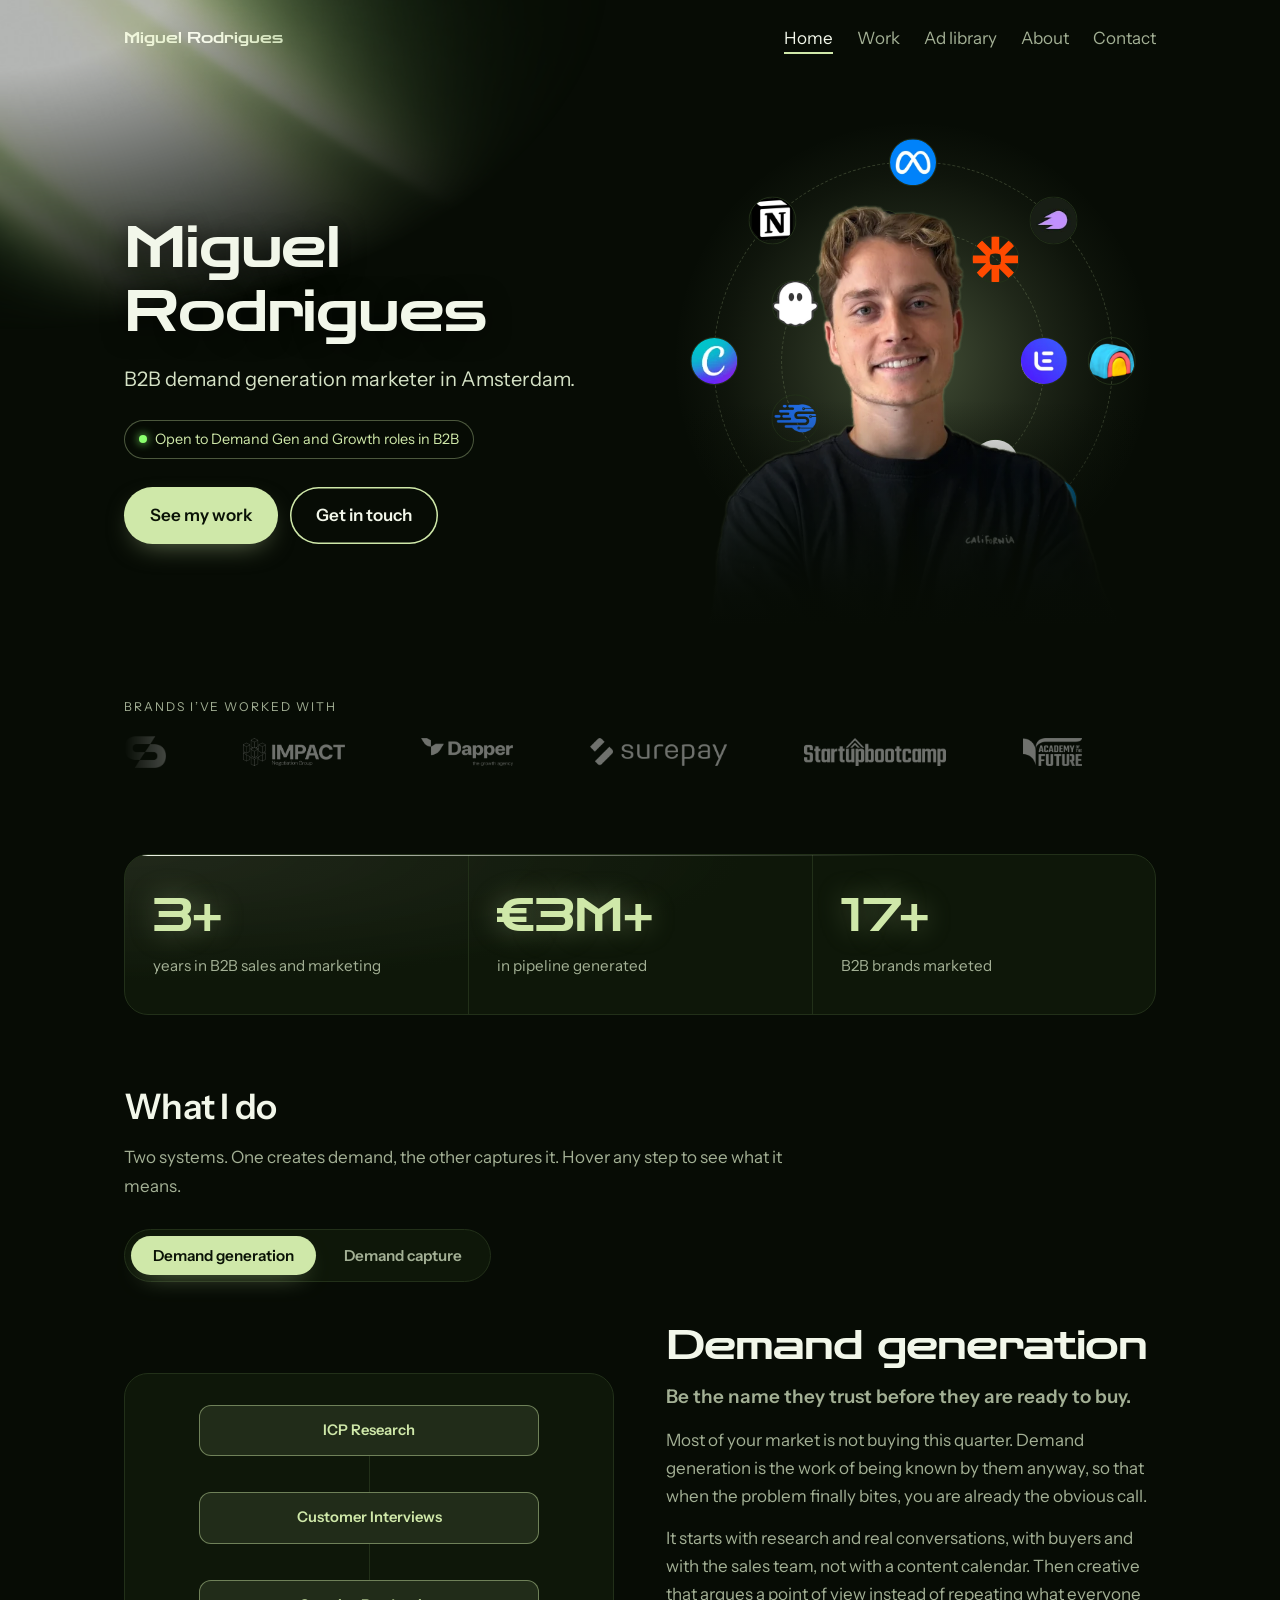
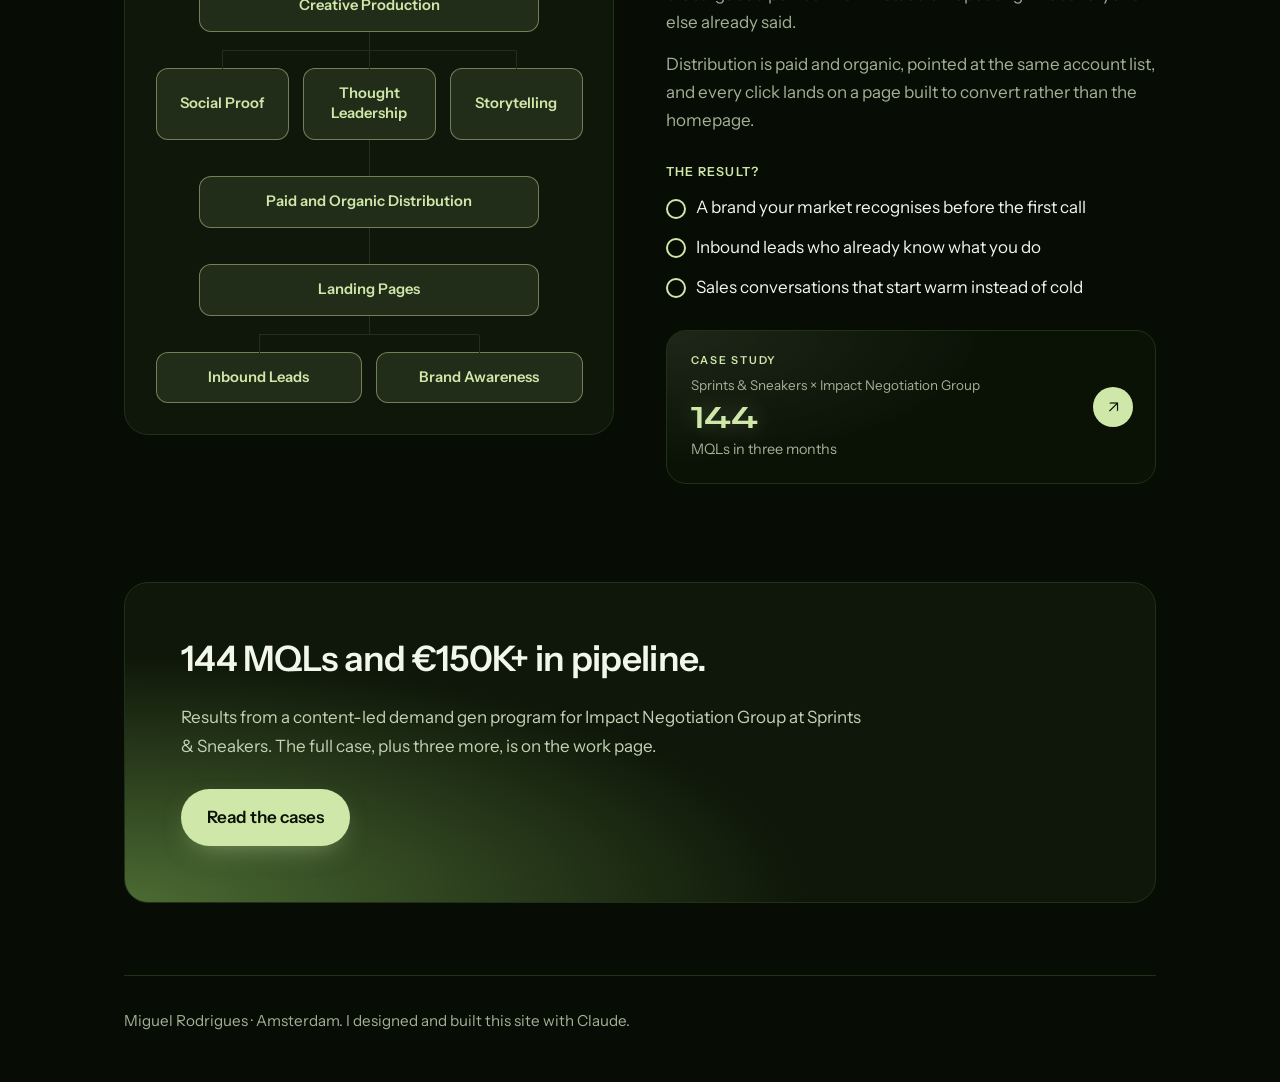
==== index.html @ 8801009f "Rebuild What I do as a two-panel slider with copy and case studies" ====
<!doctype html><html lang="en"><head><meta charset="utf-8"><meta name="viewport" content="width=device-width,initial-scale=1">
<title>Miguel Rodrigues | Portfolio</title><meta name="description" content="B2B demand generation marketer in Amsterdam. LinkedIn Ads, outbound, landing pages and content. Open to Demand Gen and Growth roles in B2B.">
<meta property="og:title" content="Miguel Rodrigues | B2B Demand Generation Marketer"><meta property="og:description" content="B2B demand generation marketer in Amsterdam. LinkedIn Ads, outbound, landing pages and content. Open to Demand Gen and Growth roles in B2B."><meta property="og:type" content="website"><link rel="preconnect" href="https://fonts.googleapis.com"><link rel="preconnect" href="https://fonts.gstatic.com" crossorigin>
<link href="https://fonts.googleapis.com/css2?family=Zen+Dots&family=Instrument+Sans:wght@400;600&display=swap" rel="stylesheet">
<link rel="stylesheet" href="style.css"></head><body><div class="wrap">
<nav><a class="logo" href="index.html">Miguel Rodrigues</a><ul><li><a href="index.html">Home</a></li><li><a href="work.html">Work</a></li><li><a href="ads.html">Ad library</a></li><li><a href="about.html">About</a></li><li><a href="contact.html">Contact</a></li></ul></nav>
<header class="hero2"><div><h1>Miguel Rodrigues</h1><p class="sub">B2B demand generation marketer in Amsterdam.</p><p class="open">Open to Demand Gen and Growth roles in B2B</p><div class="actions"><a class="btn" href="work.html">See my work</a><a class="btn ghost" href="contact.html">Get in touch</a></div></div><figure class="me orbitstage" aria-label="Tools I use: Clay, LinkedIn, HubSpot, Claude, Canva, Notion, Meta, Semrush, Lemlist, ChatGPT, Sales Navigator, Salesflow, PhantomBuster, Riverside, Zapier"><div class="ring r2"><span style="--a:0deg"><i class="logo" title="Clay"><img src="logos/clay.webp" alt="Clay" width="48" height="48"></i></span><span style="--a:45deg"><i class="logo" title="LinkedIn"><img src="logos/linkedin.webp" alt="LinkedIn" width="48" height="48"></i></span><span style="--a:90deg"><i class="logo" title="HubSpot"><img src="logos/hubspot.webp" alt="HubSpot" width="48" height="48"></i></span><span style="--a:135deg"><i class="logo" title="Claude"><img src="logos/claude.webp" alt="Claude" width="48" height="48"></i></span><span style="--a:180deg"><i class="logo" title="Canva"><img src="logos/canva.webp" alt="Canva" width="48" height="48"></i></span><span style="--a:225deg"><i class="logo" title="Notion"><img src="logos/notion.webp" alt="Notion" width="48" height="48"></i></span><span style="--a:270deg"><i class="logo" title="Meta"><img src="logos/meta.webp" alt="Meta" width="48" height="48"></i></span><span style="--a:315deg"><i class="logo" title="Semrush"><img src="logos/semrush.webp" alt="Semrush" width="48" height="48"></i></span></div><div class="ring r1"><span style="--a:0deg"><i class="logo" title="Lemlist"><img src="logos/lemlist.webp" alt="Lemlist" width="48" height="48"></i></span><span style="--a:51deg"><i class="logo" title="ChatGPT"><img src="logos/chatgpt.webp" alt="ChatGPT" width="48" height="48"></i></span><span style="--a:103deg"><i class="logo" title="Sales Navigator"><img src="logos/sales-navigator.webp" alt="Sales Navigator" width="48" height="48"></i></span><span style="--a:154deg"><i class="logo" title="Salesflow"><img src="logos/salesflow.webp" alt="Salesflow" width="48" height="48"></i></span><span style="--a:206deg"><i class="logo" title="PhantomBuster"><img src="logos/phantombuster.webp" alt="PhantomBuster" width="48" height="48"></i></span><span style="--a:257deg"><i class="logo" title="Riverside"><img src="logos/riverside.webp" alt="Riverside" width="48" height="48"></i></span><span style="--a:309deg"><i class="logo" title="Zapier"><img src="logos/zapier.svg" alt="Zapier" width="48" height="48"></i></span></div><img class="cut" src="me-cut.webp" alt="Portrait of Miguel Rodrigues" width="683" height="698"></figure></header>
<section class="marq" aria-label="Brands I have worked with"><p class="marqlab">Brands I’ve worked with</p><div class="marqview"><div class="marqtrack">
<div class="marqset"><img src="clients/sprints-sneakers.webp" alt="Sprints &amp; Sneakers" width="105" height="80" class="sq"><img src="clients/impact.webp" alt="Impact Negotiation Group" width="291" height="80"><img src="clients/dapper.webp" alt="Dapper" width="261" height="80"><img src="clients/surepay.webp" alt="SurePay" width="392" height="80"><img src="clients/startupbootcamp.webp" alt="Startupbootcamp" width="408" height="80"><img src="clients/academy-of-the-future.webp" alt="Academy of the Future" width="168" height="80"></div>
<div class="marqset" aria-hidden="true"><img src="clients/sprints-sneakers.webp" alt="" width="105" height="80" class="sq"><img src="clients/impact.webp" alt="" width="291" height="80"><img src="clients/dapper.webp" alt="" width="261" height="80"><img src="clients/surepay.webp" alt="" width="392" height="80"><img src="clients/startupbootcamp.webp" alt="" width="408" height="80"><img src="clients/academy-of-the-future.webp" alt="" width="168" height="80"></div>
</div></div></section>
<section class="proof" aria-label="Career highlights"><div class="pg">
<div><b data-n="4" data-suf="+">4+</b><span>years in B2B sales and marketing</span></div>
<div><b data-n="4" data-pre="€" data-suf="M+">€4M+</b><span>in pipeline generated</span></div>
<div><b data-n="20" data-suf="+">20+</b><span>B2B brands marketed</span></div>
</div></section>
<section class="svc"><h2>What I do</h2><p class="fintro">Two systems. One creates demand, the other captures it. Hover any step to see what it means.</p>
<div class="ftabs" role="group" aria-label="Choose a system"><button type="button" aria-pressed="true" data-flow="gen" aria-controls="p-gen">Demand generation</button><button type="button" aria-pressed="false" data-flow="cap" aria-controls="p-cap">Demand capture</button></div>
<div class="svcview"><div class="svctrack" data-active="gen">
<article class="svcpanel" id="p-gen" data-flow="gen">
<div class="svctext">
<h3>Demand generation</h3>
<p class="svcsub">Be the name they trust before they are ready to buy.</p>
<p>Most of your market is not buying this quarter. Demand generation is the work of being known by them anyway, so that when the problem finally bites, you are already the obvious call.</p>
<p>It starts with research and real conversations, with buyers and with the sales team, not with a content calendar. Then creative that argues a point of view instead of repeating what everyone else already said.</p>
<p>Distribution is paid and organic, pointed at the same account list, and every click lands on a page built to convert rather than the homepage.</p>
<h4>The result?</h4>
<ul class="svcres"><li>A brand your market recognises before the first call</li><li>Inbound leads who already know what you do</li><li>Sales conversations that start warm instead of cold</li></ul>
<a class="svccase" href="work.html"><span class="svccl">Case study</span><span class="svccc">Sprints &amp; Sneakers × Impact Negotiation Group</span><span class="svccn"><b>144</b> MQLs in three months</span><i aria-hidden="true">↗</i></a>
</div>
<div class="svcflow">
<div class="flow" data-flow="gen">
<div class="frow n1"><button type="button" class="fnode" aria-expanded="false"><span class="fl">ICP Research</span><span class="ft">Who actually buys, what they care about, and what they ignore.</span></button></div>
<div class="frow n1"><button type="button" class="fnode" aria-expanded="false"><span class="fl">Customer Interviews</span><span class="ft">Talk to real buyers and the sales team before writing anything.</span></button></div>
<div class="frow n1"><button type="button" class="fnode" aria-expanded="false"><span class="fl">Creative Production</span><span class="ft">Write and design the ads, posts, guides and video.</span></button></div>
<div class="frow n3"><button type="button" class="fnode" aria-expanded="false"><span class="fl">Social Proof</span><span class="ft">Customer results and logos that make the claim believable.</span></button><button type="button" class="fnode" aria-expanded="false"><span class="fl">Thought Leadership</span><span class="ft">A clear point of view, not a summary of what everyone already says.</span></button><button type="button" class="fnode" aria-expanded="false"><span class="fl">Storytelling</span><span class="ft">Make a dry B2B problem feel like someone's actual Monday.</span></button></div>
<div class="frow n1"><button type="button" class="fnode" aria-expanded="false"><span class="fl">Paid and Organic Distribution</span><span class="ft">LinkedIn Ads plus organic, aimed at the same account list.</span></button></div>
<div class="frow n1"><button type="button" class="fnode" aria-expanded="false"><span class="fl">Landing Pages</span><span class="ft">Send the traffic somewhere built to convert, not to the homepage.</span></button></div>
<div class="frow n2"><button type="button" class="fnode" aria-expanded="false"><span class="fl">Inbound Leads</span><span class="ft">People who arrive already knowing who you are.</span></button><button type="button" class="fnode" aria-expanded="false"><span class="fl">Brand Awareness</span><span class="ft">Being the name they think of when the problem finally bites.</span></button></div>
</div>
</div>
</article>
<article class="svcpanel mirror" id="p-cap" data-flow="cap">
<div class="svctext">
<h3>Demand capture</h3>
<p class="svcsub">Start the right conversations with the accounts ready now.</p>
<p>Awareness takes time. Capture is the direct route: work out which accounts can realistically say yes, then get in front of the people who actually decide.</p>
<p>It runs on data, not volume. Lists built in Sales Navigator and Clay, enriched so personalisation holds up at scale, then split so each segment gets its own reason to reply.</p>
<p>The sending setup is done properly first, domains, warm-up and limits, so mail reaches the inbox. Cold email and LinkedIn outreach then run together, timed around each other.</p>
<h4>The result?</h4>
<ul class="svcres"><li>Conversations with the accounts you actually want</li><li>Pipeline you can forecast instead of hope for</li><li>Meetings with the people who sign</li></ul>
<a class="svccase" href="work.html"><span class="svccl">Case study</span><span class="svccc">Startupbootcamp · Investor Pipeline</span><span class="svccn"><b>$3M+</b> raised from new private investors</span><i aria-hidden="true">↗</i></a>
</div>
<div class="svcflow">
<div class="flow" data-flow="cap">
<div class="frow n1"><button type="button" class="fnode" aria-expanded="false"><span class="fl">ICP Research</span><span class="ft">Narrow it to the accounts that can realistically say yes.</span></button></div>
<div class="frow n2"><button type="button" class="fnode" aria-expanded="false"><span class="fl">Market Analysis</span><span class="ft">Where demand already exists, and who else is chasing it.</span></button><button type="button" class="fnode" aria-expanded="false"><span class="fl">Value Proposition</span><span class="ft">The one reason this segment should care right now.</span></button></div>
<div class="frow n1"><button type="button" class="fnode" aria-expanded="false"><span class="fl">GTM Strategy</span><span class="ft">Which segments, which offer, which channel, in what order.</span></button></div>
<div class="frow n4"><button type="button" class="fnode" aria-expanded="false"><span class="fl">Messaging</span><span class="ft">Copy written for one segment, not for everyone on the list.</span></button><button type="button" class="fnode" aria-expanded="false"><span class="fl">Data Sourcing</span><span class="ft">Build the list in Sales Navigator and Clay, not from a bought CSV.</span></button><button type="button" class="fnode" aria-expanded="false"><span class="fl">Data Enrichment</span><span class="ft">Add the signals that make personalization possible at scale.</span></button><button type="button" class="fnode" aria-expanded="false"><span class="fl">Segmentation</span><span class="ft">Split the list so each group gets a different reason to reply.</span></button></div>
<div class="frow n1"><button type="button" class="fnode" aria-expanded="false"><span class="fl">Email Infrastructure</span><span class="ft">Domains, warm-up and sending limits so mail reaches the inbox.</span></button></div>
<div class="frow n2"><button type="button" class="fnode" aria-expanded="false"><span class="fl">Cold Email</span><span class="ft">Short, specific, and easy to reply to.</span></button><button type="button" class="fnode" aria-expanded="false"><span class="fl">LinkedIn Outreach</span><span class="ft">Connection, comment and DM timed around the email.</span></button></div>
<div class="frow n1"><button type="button" class="fnode" aria-expanded="false"><span class="fl">Qualified Pipeline</span><span class="ft">Deals that sales actually wants in the CRM.</span></button></div>
</div>
</div>
</article>
</div></div></section>
<div class="dark"><h2>144 MQLs and €150K+ in pipeline.</h2><p>Results from a content-led demand gen program for Impact Negotiation Group at Sprints &amp; Sneakers. The full case, plus three more, is on the work page.</p><a class="btn" href="work.html">Read the cases</a></div>
<footer>Miguel Rodrigues · Amsterdam. I designed and built this site with Claude.</footer></div><script src="script.js"></script></body></html>
---- style.css ----
:root{--bg:#070C05;--panel:#0E1709;--ink:#F2F7EA;--mute:#A3B095;--line:#223019;--acc:#CFE8A9;--deep:#3F5A2A;--ease:cubic-bezier(.2,.8,.2,1)}
*{box-sizing:border-box;margin:0}
html{scroll-behavior:smooth}
body{background:var(--bg);color:var(--ink);font:17px/1.7 "Instrument Sans",system-ui,sans-serif;-webkit-font-smoothing:antialiased}
h1,h2,h3{font-family:"Instrument Sans",system-ui,sans-serif;font-weight:600;letter-spacing:-.02em;line-height:1.15}
h1{font-size:clamp(1.7rem,4.6vw,3.1rem)}
h2{font-size:clamp(1.3rem,3vw,1.9rem);margin-bottom:1.5rem}
h3{font-size:1.05rem}
p{max-width:62ch;color:var(--mute)}
a{color:inherit}
.wrap{max-width:1080px;margin:0 auto;padding:0 24px}
section{padding:72px 0}
nav{display:flex;justify-content:space-between;align-items:center;flex-wrap:wrap;gap:12px;padding:24px 0}
.logo{text-decoration:none;font-size:.95rem}
nav ul{display:flex;gap:24px;list-style:none;padding:0;flex-wrap:wrap}
nav a:not(.logo){text-decoration:none;color:var(--mute);padding:4px 0;border-bottom:2px solid transparent;transition:color .2s}
nav a:not(.logo):hover,nav a[aria-current]{color:var(--ink);border-color:var(--acc)}
a:focus-visible,button:focus-visible{outline:3px solid var(--acc);outline-offset:3px;border-radius:4px}
:root{--img:url(banner.jpg)}
.banner{min-height:420px;border-radius:24px;background:linear-gradient(to left,rgba(3,8,3,.9) 0,rgba(3,8,3,.55) 40%,rgba(3,8,3,0) 65%),var(--img) left center/auto 100% no-repeat,#030c00;display:flex;flex-direction:column;justify-content:flex-end;align-items:flex-end;text-align:right;padding:48px;margin-top:8px;animation:rise 1.1s var(--ease) both}
.banner h1{font-size:clamp(1.3rem,2.7vw,2.2rem)}
.banner p{margin-top:16px;color:#D5E2C6}
@keyframes rise{from{opacity:0;transform:translateY(16px)}to{opacity:1;transform:none}}
.actions{margin:32px 0 0}
.btn{display:inline-block;background:var(--acc);color:#0A1206;text-decoration:none;padding:14px 26px;border-radius:999px;font-weight:600;box-shadow:0 10px 28px -12px rgba(207,232,169,.55);transition:transform .25s var(--ease),box-shadow .25s var(--ease)}
.btn:hover{transform:translateY(-3px);box-shadow:0 16px 30px -12px rgba(207,232,169,.7)}
.btn:active{transform:translateY(0)}
.btn.ghost{background:transparent;color:var(--ink);box-shadow:inset 0 0 0 1.5px var(--acc);margin-left:12px}
.funnel{display:grid;gap:10px;max-width:560px;margin-top:56px}
.funnel div{height:54px;background:linear-gradient(90deg,var(--acc),#8FB36A);border-radius:10px;color:#0A1206;font-weight:600;display:flex;align-items:center;padding-left:18px;transform-origin:left;animation:grow 1s var(--ease) both .4s}
.funnel div:nth-child(1){width:100%}.funnel div:nth-child(2){width:78%;animation-delay:.65s}
.funnel div:nth-child(3){width:54%;animation-delay:.9s}.funnel div:nth-child(4){width:32%;animation-delay:1.15s;background:#fff}
@keyframes grow{from{transform:scaleX(0)}to{transform:scaleX(1)}}
.rows>div{display:grid;grid-template-columns:1fr 2fr;gap:24px;padding:28px 0;border-top:1px solid var(--line)}
.rows>div:last-child{border-bottom:1px solid var(--line)}
.dark{background:radial-gradient(120% 140% at 0% 100%,#4C6B33 0,var(--panel) 55%);border:1px solid var(--line);border-radius:24px;padding:56px;margin:24px 0 72px}
.dark p{color:#C3D1B4;margin-bottom:28px}
.case{padding:40px 0;border-top:1px solid var(--line);display:grid;grid-template-columns:1fr 2fr;gap:24px}
.case ul{padding-left:20px;color:var(--mute)}
.bars{margin-top:20px;display:grid;gap:10px;max-width:520px}
.bars span{display:block;font-size:.9rem;color:var(--mute)}
.bars i{display:block;height:34px;border-radius:8px;background:var(--deep);transform-origin:left;transform:scaleX(0);transition:transform 1.1s var(--ease)}
.bars i.after{background:var(--acc)}
.bars.in i{transform:scaleX(1)}
.bars .b1{width:18%}.bars .b2{width:100%}
.tl{list-style:none;padding:0;border-left:2px solid var(--line);color:var(--mute)}
.tl li{padding:0 0 28px 24px;position:relative}
.tl li:before{content:"";position:absolute;left:-7px;top:9px;width:12px;height:12px;border-radius:50%;background:var(--acc)}
.tl b{color:var(--ink);font-size:1.05rem}
.tags{display:flex;flex-wrap:wrap;gap:10px;list-style:none;padding:0}
.tags li{background:var(--panel);border:1px solid var(--line);padding:6px 16px;border-radius:999px;font-size:.95rem;transition:transform .2s var(--ease)}
.tags li:hover{transform:translateY(-2px)}
footer{border-top:1px solid var(--line);padding:32px 0 48px;color:var(--mute);font-size:.95rem}
@media(max-width:760px){.rows>div,.case{grid-template-columns:1fr}.dark{padding:32px}.banner{min-height:390px;padding:24px;background:linear-gradient(to bottom,rgba(3,8,3,0) 55%,#030c00 100%) left top/100% 250px no-repeat,var(--img) left top/auto 250px no-repeat,#030c00}.banner h1{font-size:1.25rem}.btn.ghost{margin:12px 0 0}}
@media(prefers-reduced-motion:reduce){*{animation:none!important;transition:none!important}.bars i{transform:none}}
.stats{display:flex;gap:32px;flex-wrap:wrap;margin:20px 0}
.stats b{display:block;font:400 1.35rem Michroma,sans-serif;color:var(--acc)}
.stats span{font-size:.85rem;color:var(--mute)}
.case small{display:block;color:var(--mute);margin-top:6px;font-size:.9rem}
.case h4{color:var(--ink);font-weight:600;margin:20px 0 6px}
.case a.lnk{color:var(--acc)}

.chips{display:flex;flex-wrap:wrap;gap:10px;margin:28px 0}
.chips button{font:inherit;font-size:.95rem;background:var(--panel);color:var(--mute);border:1px solid var(--line);border-radius:999px;padding:6px 16px;cursor:pointer;transition:background .2s,color .2s}
.chips button:hover{color:var(--ink)}
.chips button[aria-pressed=true]{background:var(--acc);color:#0A1206;border-color:var(--acc)}
.grid{display:grid;grid-template-columns:repeat(3,1fr);gap:16px}
@media(max-width:760px){.grid{grid-template-columns:repeat(2,1fr)}}
.grid button{padding:0;border:1px solid var(--line);border-radius:14px;overflow:hidden;background:var(--panel);cursor:zoom-in;transition:transform .25s var(--ease),border-color .25s}
.grid button:hover{transform:translateY(-4px);border-color:var(--acc)}
.grid img{display:block;width:100%;height:auto}
#lb{position:fixed;inset:0;background:rgba(3,6,2,.93);display:flex;align-items:center;justify-content:center;padding:24px;z-index:50;cursor:zoom-out}
#lb[hidden]{display:none}
#lb img{max-width:min(92vw,880px);max-height:88vh;height:auto;width:auto;border-radius:12px}

.banner{position:relative;overflow:hidden}
.banner:before{content:"";position:absolute;inset:0 0 auto 0;height:2px;background:#F2F7EA}
.logo,.banner h1{font-family:"Zen Dots",Michroma,"Instrument Sans",sans-serif;font-weight:400}

.fintro{margin:-8px 0 28px}
.ftabs{display:inline-flex;gap:6px;padding:6px;margin-bottom:40px;background:var(--panel);border:1px solid var(--line);border-radius:999px}
.ftabs button{font:600 .95rem "Instrument Sans",system-ui,sans-serif;background:transparent;color:var(--mute);border:0;border-radius:999px;padding:10px 22px;cursor:pointer;transition:background .25s var(--ease),color .25s var(--ease)}
.ftabs button:hover{color:var(--ink)}
.ftabs button[aria-pressed=true]{background:var(--acc);color:#0A1206;box-shadow:0 10px 26px -14px rgba(207,232,169,.7)}
.flow{--g:14px;max-width:720px;margin:0 auto}
.flow[hidden]{display:none}
.svcview{overflow:hidden;margin:0 -4px}
.svctrack{display:flex;width:200%;transition:transform .65s var(--ease)}
.svctrack[data-active=cap]{transform:translateX(-50%)}
.svcpanel{flex:0 0 50%;width:50%;display:grid;grid-template-columns:minmax(0,1fr) minmax(0,1fr);gap:clamp(24px,4vw,56px);align-items:center;padding:0 4px}
.svcpanel .svcflow{order:1}
.svcpanel .svctext{order:2}
.svcpanel.mirror .svcflow{order:2}
.svcpanel.mirror .svctext{order:1}
.svcflow{background:var(--panel);border:1px solid var(--line);border-radius:24px;padding:clamp(18px,2.4vw,32px)}
.svctext h3{font:400 clamp(1.7rem,3.2vw,2.6rem)/1.05 "Zen Dots",Michroma,sans-serif;margin:0 0 14px}
.svcsub{font:600 clamp(1rem,1.5vw,1.18rem)/1.35 "Instrument Sans",sans-serif;color:var(--acc);margin:0 0 22px}
.svctext p{color:var(--mute);line-height:1.65;margin:0 0 14px}
.svctext h4{font:600 .78rem "Instrument Sans",sans-serif;letter-spacing:.1em;text-transform:uppercase;color:var(--acc);margin:30px 0 14px}
.svcres{list-style:none;padding:0;margin:0 0 28px}
.svcres li{position:relative;padding-left:30px;margin-bottom:11px;color:var(--ink)}
.svcres li:before{content:"";position:absolute;left:0;top:.3em;width:16px;height:16px;border-radius:50%;border:2px solid var(--acc)}
.svccase{position:relative;display:grid;gap:7px;background:radial-gradient(120% 160% at 0% 0%,rgba(207,232,169,.12) 0,#0A1206 55%);border:1px solid var(--line);border-radius:20px;padding:22px 76px 22px 24px;text-decoration:none;color:var(--ink);transition:border-color .3s var(--ease),transform .3s var(--ease)}
.svccase:hover{border-color:#3A4F2B;transform:translateY(-2px)}
.svccl{font:600 .68rem "Instrument Sans",sans-serif;letter-spacing:.16em;text-transform:uppercase;color:var(--acc)}
.svccc{font-size:.84rem;color:var(--mute)}
.svccn{font-size:.9rem;color:var(--mute)}
.svccn b{display:block;font:400 1.75rem/1.1 "Zen Dots",Michroma,sans-serif;color:var(--acc);text-shadow:0 0 22px rgba(207,232,169,.3);margin-bottom:2px}
.svccase i{position:absolute;right:22px;top:50%;transform:translateY(-50%);display:grid;place-items:center;width:40px;height:40px;border-radius:50%;background:var(--acc);color:#0A1206;font-style:normal;font-size:1.05rem;transition:transform .3s var(--ease)}
.svccase:hover i{transform:translateY(-50%) scale(1.08)}
.frow{position:relative;display:grid;gap:var(--g)}
.frow.n1{grid-template-columns:minmax(0,340px);justify-content:center}
.frow.n2{grid-template-columns:repeat(2,minmax(0,1fr))}
.frow.n3{grid-template-columns:repeat(3,minmax(0,1fr))}
.frow.n4{grid-template-columns:repeat(4,minmax(0,1fr))}
.frow+.frow{margin-top:36px}
.frow+.frow::before{content:"";position:absolute;left:50%;top:-36px;width:1px;height:36px;background:var(--line)}
.frow+.frow.n2::before,.frow+.frow.n3::before,.frow+.frow.n4::before{height:18px}
.frow.n2::after,.frow.n3::after,.frow.n4::after{content:"";position:absolute;top:-18px;height:1px;background:var(--line)}
.frow.n2::after{left:calc((100% - var(--g))/4);right:calc((100% - var(--g))/4)}
.frow.n3::after{left:calc((100% - 2*var(--g))/6);right:calc((100% - 2*var(--g))/6)}
.frow.n4::after{left:calc((100% - 3*var(--g))/8);right:calc((100% - 3*var(--g))/8)}
.frow.n2 .fnode::before,.frow.n3 .fnode::before,.frow.n4 .fnode::before{content:"";position:absolute;left:50%;top:-18px;width:1px;height:18px;background:var(--line)}
.fnode{position:relative;width:100%;font:600 .92rem/1.35 "Instrument Sans",system-ui,sans-serif;color:var(--acc);background:rgba(207,232,169,.10);border:1px solid rgba(207,232,169,.45);border-radius:12px;padding:15px 12px;text-align:center;cursor:help;transition:background .25s var(--ease),border-color .25s var(--ease),transform .25s var(--ease),box-shadow .25s var(--ease)}
.fnode:hover,.fnode.is-open{background:rgba(207,232,169,.18);border-color:var(--acc);transform:translateY(-2px);box-shadow:0 14px 30px -18px rgba(207,232,169,.65)}
.fnode:hover,.fnode:focus-within,.fnode.is-open{z-index:6}
.ft{position:absolute;left:50%;top:calc(100% + 12px);transform:translateX(-50%) translateY(-5px);width:max-content;max-width:min(260px,70vw);padding:11px 14px;border-radius:10px;background:#131F0C;border:1px solid rgba(207,232,169,.35);color:#D5E2C6;font:400 .82rem/1.45 "Instrument Sans",system-ui,sans-serif;text-align:left;box-shadow:0 20px 44px -22px rgba(0,0,0,.95);opacity:0;visibility:hidden;pointer-events:none;transition:opacity .2s var(--ease),transform .2s var(--ease)}
.fnode:hover .ft,.fnode:focus-visible .ft,.fnode.is-open .ft{opacity:1;visibility:visible;transform:translateX(-50%) translateY(0)}
.flow .frow{opacity:0;transform:translateY(10px);transition:opacity .55s var(--ease),transform .55s var(--ease)}
.flow.in .frow{opacity:1;transform:none}
.flow.in .frow:nth-child(2){transition-delay:.05s}.flow.in .frow:nth-child(3){transition-delay:.1s}.flow.in .frow:nth-child(4){transition-delay:.15s}
.flow.in .frow:nth-child(5){transition-delay:.2s}.flow.in .frow:nth-child(6){transition-delay:.25s}.flow.in .frow:nth-child(7){transition-delay:.3s}
.flow.in .frow:nth-child(8){transition-delay:.35s}.flow.in .frow:nth-child(9){transition-delay:.4s}
@media(max-width:900px){.svcpanel{grid-template-columns:minmax(0,1fr);gap:32px}.svcpanel .svcflow,.svcpanel.mirror .svcflow{order:2}.svcpanel .svctext,.svcpanel.mirror .svctext{order:1}}
@media(max-width:640px){
.flow{--g:10px}
.ftabs{display:flex;width:100%}.ftabs button{flex:1;padding:10px 12px;font-size:.85rem}
.frow.n3,.frow.n4{grid-template-columns:repeat(2,minmax(0,1fr))}
.frow.n3::after,.frow.n4::after{display:none}
.frow.n3 .fnode::before,.frow.n4 .fnode::before{display:none}
.frow+.frow.n3::before,.frow+.frow.n4::before{height:36px}
.frow{align-items:start}
.fnode{font-size:.82rem;padding:12px 10px}
.ft{position:static;width:auto;max-width:none;transform:none;opacity:1;visibility:visible;display:none;margin-top:8px;padding:0;background:none;border:0;box-shadow:none;color:var(--mute);font-size:.76rem;text-align:center}
.fnode.is-open .ft{display:block}
.fnode:hover .ft,.fnode:focus-visible .ft,.fnode.is-open .ft{transform:none}
}
@media(prefers-reduced-motion:reduce){.flow .frow{opacity:1;transform:none}}

.proof{padding:56px 0 0}
.pg{display:grid;grid-template-columns:repeat(3,1fr);border:1px solid var(--line);border-radius:24px;background:radial-gradient(120% 160% at 0% 0%,rgba(207,232,169,.13) 0,var(--panel) 50%);position:relative;overflow:hidden}
.pg:before{content:"";position:absolute;inset:0 0 auto 0;height:1px;background:linear-gradient(90deg,#F2F7EA,rgba(242,247,234,0) 75%)}
.pg>div{padding:36px 28px;border-left:1px solid var(--line)}
.pg>div:first-child{border-left:0}
.pg b{display:block;font:400 clamp(1.8rem,3.6vw,3rem)/1.1 "Zen Dots",Michroma,sans-serif;color:var(--acc);text-shadow:0 0 28px rgba(207,232,169,.35);font-variant-numeric:tabular-nums;white-space:nowrap}
.pg span{display:block;margin-top:14px;color:var(--mute);font-size:.95rem;line-height:1.5}
@media(max-width:760px){.pg{grid-template-columns:1fr 1fr}.pg>div:nth-child(3){border-left:0}.pg>div:nth-child(n+3){border-top:1px solid var(--line)}.pg>div{padding:24px 20px}}

.banner.sm{min-height:250px;margin-bottom:40px}
.case{position:relative;overflow:hidden;background:radial-gradient(120% 140% at 0% 0%,rgba(207,232,169,.10) 0,var(--panel) 45%);border:1px solid var(--line);border-radius:24px;padding:44px;margin-bottom:24px;opacity:0;transform:translateY(24px);transition:opacity .8s var(--ease),transform .8s var(--ease),border-color .3s}
.case.in{opacity:1;transform:none}
.case:hover{border-color:#3A4F2B}
.cn{display:block;font:400 .72rem/1 "Zen Dots",Michroma,sans-serif;letter-spacing:.2em;color:rgba(207,232,169,.5);margin-bottom:14px}
.case h3{font:600 clamp(1.45rem,2.4vw,1.95rem)/1.15 "Instrument Sans",sans-serif;color:var(--ink);margin:0;letter-spacing:-.01em}
.case small{display:inline-block;margin-top:14px;padding:4px 12px;border:1px solid var(--line);border-radius:999px;color:var(--acc);font-size:.8rem}
.case h4{font:600 .78rem "Instrument Sans",sans-serif;letter-spacing:.1em;text-transform:uppercase;color:var(--acc);margin:28px 0 10px}
.case ul{list-style:none;padding:0}
.case li{position:relative;padding-left:20px;margin-bottom:8px}
.case li:before{content:"";position:absolute;left:0;top:.7em;width:8px;height:8px;border-radius:2px;background:var(--acc)}
.case .stats{gap:0;margin:28px 0 8px;border:1px solid var(--line);border-radius:16px;overflow:hidden}
.case .stats>div{flex:1 1 160px;padding:18px 20px;border-left:1px solid var(--line)}
.case .stats>div:first-child{border-left:0}
.case .stats b{font:400 1.8rem/1.1 "Zen Dots",Michroma,sans-serif;color:var(--acc);text-shadow:0 0 22px rgba(207,232,169,.3)}
.case .stats span{display:block;margin-top:8px;line-height:1.45}
.case a.lnk{display:inline-flex;gap:8px;text-decoration:none;border-bottom:1px solid currentColor;padding-bottom:2px;margin:4px 0}
.case a.lnk:after{content:"→";transition:transform .2s var(--ease)}
.case a.lnk:hover:after{transform:translateX(4px)}
@media(max-width:760px){.case{padding:28px 22px}}
@media(prefers-reduced-motion:reduce){.case{opacity:1;transform:none}}

.phead{padding:48px 0 40px;text-shadow:0 2px 18px rgba(0,0,0,.6)}
.phead h1{font:400 clamp(2rem,5vw,3.4rem)/1.1 "Zen Dots",Michroma,sans-serif}
.phead p{margin-top:14px;color:#D5E2C6}


.ahero{display:grid;grid-template-columns:1.25fr 1fr;gap:56px;align-items:center;padding:40px 0 64px}
.ahero h1{font:400 clamp(1.8rem,4vw,3rem)/1.15 "Zen Dots",Michroma,sans-serif}
.ahero p{margin-top:18px}
.me{position:relative;margin:0}
.me:before{content:"";position:absolute;inset:8% -6% -6% 8%;border-radius:28px;background:radial-gradient(70% 70% at 30% 30%,rgba(207,232,169,.35),rgba(207,232,169,0) 70%);filter:blur(24px);z-index:-1}
.me img{display:block;width:100%;height:auto;border-radius:24px;border:1px solid var(--line);box-shadow:0 30px 60px -30px rgba(0,0,0,.9)}
.panel{position:relative;overflow:hidden;background:radial-gradient(120% 140% at 0% 0%,rgba(207,232,169,.10) 0,var(--panel) 45%);border:1px solid var(--line);border-radius:24px;padding:44px;margin-bottom:24px;opacity:0;transform:translateY(24px);transition:opacity .8s var(--ease),transform .8s var(--ease)}
.panel.in{opacity:1;transform:none}
.panel h2{font-size:1.15rem;margin-bottom:1.6rem}
.panel .tl li:before{box-shadow:0 0 12px rgba(207,232,169,.6)}
.panel .tl li:last-child{padding-bottom:0}
.panel .tags li{background:rgba(7,12,5,.6)}
.panel .tags li:hover{border-color:var(--acc)}
.duo{display:grid;grid-template-columns:1fr 1fr;gap:24px}
.duo .panel{margin-bottom:24px}
@media(max-width:760px){.ahero,.duo{grid-template-columns:1fr}.ahero{gap:32px}.me{max-width:360px}.panel{padding:28px 22px}.duo{gap:0}}
@media(prefers-reduced-motion:reduce){.panel{opacity:1;transform:none}}

.open{display:inline-flex!important;align-items:center;gap:8px;padding:6px 14px;border:1px solid rgba(207,232,169,.35);border-radius:999px;color:var(--acc)!important;font-size:.9rem;background:rgba(7,12,5,.55)}
.open:before{content:"";width:8px;height:8px;border-radius:50%;background:#8BFF6E;box-shadow:0 0 10px #8BFF6E}
h2{font-size:clamp(1.5rem,3.2vw,2.2rem)}
.cgrid{display:grid;grid-template-columns:1fr 1fr;gap:28px 40px}
.cgrid h4{font:600 .78rem "Instrument Sans",sans-serif;letter-spacing:.1em;text-transform:uppercase;color:var(--acc);margin-bottom:6px}
.cgrid a{color:var(--ink);text-decoration:none;border-bottom:1px solid var(--line);transition:border-color .2s}
.cgrid a:hover{border-color:var(--acc)}
.cgrid p{color:var(--ink)}
@media(max-width:760px){.cgrid{grid-template-columns:1fr}}

.ahero{grid-template-columns:1.1fr 1fr}
.orbitstage{position:relative;aspect-ratio:1;container-type:inline-size;width:100%;max-width:520px;justify-self:center}
.orbitstage:before{content:"";position:absolute;left:50%;top:46%;width:100%;aspect-ratio:1;transform:translate(-50%,-50%);border-radius:50%;background:radial-gradient(circle,rgba(207,232,169,.30) 0,rgba(207,232,169,.12) 35%,rgba(207,232,169,.04) 55%,rgba(207,232,169,0) 70%);filter:none;z-index:0;pointer-events:none}
.orbitstage img.cut{position:absolute;left:50%;bottom:0;height:86%;width:auto;transform:translateX(-50%);z-index:2;border:0;border-radius:0;box-shadow:none;filter:drop-shadow(0 0 1px rgba(207,232,169,.55))}
.orbitstage:after{content:"";position:absolute;left:0;right:0;bottom:-3px;height:calc(46% + 3px);z-index:3;pointer-events:none;background:linear-gradient(to bottom,rgba(7,12,5,0) 0,rgba(7,12,5,.42) 36%,rgba(7,12,5,.8) 66%,rgba(7,12,5,.96) 86%,var(--bg) 100%)}
.ring{position:absolute;inset:0;z-index:1;transform-origin:50% 46%;animation:spin 60s linear infinite}
.ring.r1{--r:27cqw;animation-duration:45s;animation-direction:reverse}
.ring.r2{--r:41cqw}
.ring:before{content:"";position:absolute;left:50%;top:46%;width:calc(var(--r)*2);aspect-ratio:1;transform:translate(-50%,-50%);border-radius:50%;border:1px dashed rgba(207,232,169,.2)}
.ring span{position:absolute;left:50%;top:46%;transform:translate(-50%,-50%) rotate(var(--a)) translateX(var(--r)) rotate(calc(-1*var(--a)))}
.ring i{display:block;font-style:normal;font-weight:600;font-size:clamp(.6rem,2.5cqw,.82rem);white-space:nowrap;padding:.45em 1em;border-radius:999px;color:var(--ink);background:rgba(14,23,9,.88);border:1px solid rgba(207,232,169,.28);box-shadow:0 6px 18px -8px rgba(0,0,0,.9);animation:spin 60s linear infinite reverse}
.ring.r1 i{animation-duration:45s;animation-direction:normal}
.ring i img{display:block;height:1.6em;width:auto}
@keyframes spin{to{transform:rotate(360deg)}}
@media(max-width:760px){.orbitstage{max-width:340px}}

.ring i.logo{padding:0;width:clamp(15px,10cqw,48px);aspect-ratio:1;border-radius:24%;overflow:hidden;background:none;border:0;box-shadow:none}
.ring i.logo img{width:100%;height:100%;object-fit:cover;display:block}
.ring i.logo img{object-fit:contain}

.ring{pointer-events:none}
.ahero{overflow-x:clip}
.clogos{display:flex;flex-direction:column;align-items:flex-start;gap:14px;margin-top:22px;padding-top:20px;border-top:1px solid var(--line)}
.clogos img{height:24px;width:auto;opacity:.55;transition:opacity .3s var(--ease)}
.clogos img.sq{height:27px}
.case:hover .clogos img{opacity:.9}
.clogos span{display:none}

.marq{padding:0 0 30px}
.marqlab{margin:0 0 18px;font-size:.76rem;letter-spacing:.16em;text-transform:uppercase;color:var(--mute)}
.marqview{overflow:hidden;-webkit-mask-image:linear-gradient(90deg,transparent 0,#000 7%,#000 93%,transparent 100%);mask-image:linear-gradient(90deg,transparent 0,#000 7%,#000 93%,transparent 100%)}
.marqtrack{display:flex;width:max-content;animation:marq 38s linear infinite}
.marqview:hover .marqtrack{animation-play-state:paused}
.marqset{display:flex;align-items:center}
.marqset img{height:28px;width:auto;margin-right:clamp(44px,6vw,86px);filter:grayscale(1);opacity:.42;transition:opacity .3s var(--ease)}
.marqset img.sq{height:32px}
.marqset img:hover{opacity:.8}
@keyframes marq{to{transform:translateX(-50%)}}
@media(prefers-reduced-motion:reduce){.marqtrack{animation:none}}

.case{overflow-anchor:none}
.more{margin-top:28px;border-top:1px solid var(--line)}
.more-btn{all:unset;box-sizing:border-box;width:100%;display:flex;justify-content:space-between;align-items:center;padding:16px 0;cursor:pointer;font:600 .78rem "Instrument Sans",sans-serif;letter-spacing:.1em;text-transform:uppercase;color:var(--acc)}
.more-btn i{font-style:normal;display:grid;place-items:center;width:28px;height:28px;border-radius:50%;border:1px solid rgba(207,232,169,.35);font-size:1.05rem;line-height:1;transition:transform .35s var(--ease),background .2s}
.more-btn:hover i{background:rgba(207,232,169,.12)}
.more.is-open .more-btn i{transform:rotate(45deg)}
.more-btn:focus-visible{outline:3px solid var(--acc);outline-offset:4px;border-radius:6px}
.more-body{display:grid;grid-template-rows:0fr;transition:grid-template-rows .55s var(--ease)}
.more-body>div{overflow:hidden;min-height:0}
.more.is-open .more-body{grid-template-rows:1fr}
.more.instant .more-body{transition:none}
.more-body>div>:first-child{margin-top:4px}

html,body{overflow-x:clip}
.hero2{position:relative;display:grid;grid-template-columns:minmax(0,1.05fr) minmax(0,1fr);align-items:center;gap:clamp(12px,3vw,40px);min-height:clamp(330px,56vw,620px);padding:clamp(20px,3vw,40px) 0 clamp(28px,4vw,56px);isolation:isolate}
.hero2:before{content:"";position:absolute;z-index:-2;top:-110px;left:calc(50% - 50vw);width:min(62vw,820px);height:min(520px,95vw);transform:scaleY(-1);background:var(--img) left bottom/auto 100% no-repeat;opacity:.7;-webkit-mask-image:radial-gradient(110% 100% at 0% 100%,#000 20%,transparent 70%);mask-image:radial-gradient(110% 100% at 0% 100%,#000 20%,transparent 70%);pointer-events:none}
.hero2:after{display:none}
.hero2:after{content:"";position:absolute;z-index:-1;top:0;bottom:0;left:50%;width:100vw;transform:translateX(-50%);background:linear-gradient(to bottom,var(--bg) 0,rgba(7,12,5,0) 16%,rgba(7,12,5,0) 80%,var(--bg) 100%),linear-gradient(90deg,var(--bg) 0,rgba(7,12,5,.94) 36%,rgba(7,12,5,.4) 60%,rgba(7,12,5,0) 80%),radial-gradient(35% 45% at 0% 0%,rgba(207,232,169,.10),rgba(207,232,169,0) 70%)}
.hero2 h1{font:400 clamp(1.45rem,4.8vw,3.6rem)/1.1 "Zen Dots",Michroma,sans-serif;text-shadow:0 2px 24px rgba(0,0,0,.6)}
.hero2 .sub{font-size:clamp(.9rem,2.1vw,1.25rem);color:#D5E2C6;margin:clamp(10px,1.6vw,18px) 0 clamp(14px,2vw,24px)}
.hero2 .actions{margin-top:clamp(16px,2.4vw,28px)}
.hero2 .orbitstage{max-width:540px}
@media(max-width:860px){
.hero2{grid-template-columns:minmax(0,1.3fr) minmax(0,1fr)}
.hero2 .open{font-size:.78rem;padding:5px 11px;gap:6px}
.hero2 .btn{padding:11px 18px;font-size:.88rem}
.hero2 .btn.ghost{margin:10px 0 0}
.hero2 .actions{display:flex;flex-direction:column;align-items:flex-start}
}
@media(max-width:560px){.hero2{grid-template-columns:minmax(0,1.45fr) minmax(0,1fr)}.hero2 .btn{padding:10px 15px;font-size:.8rem}}
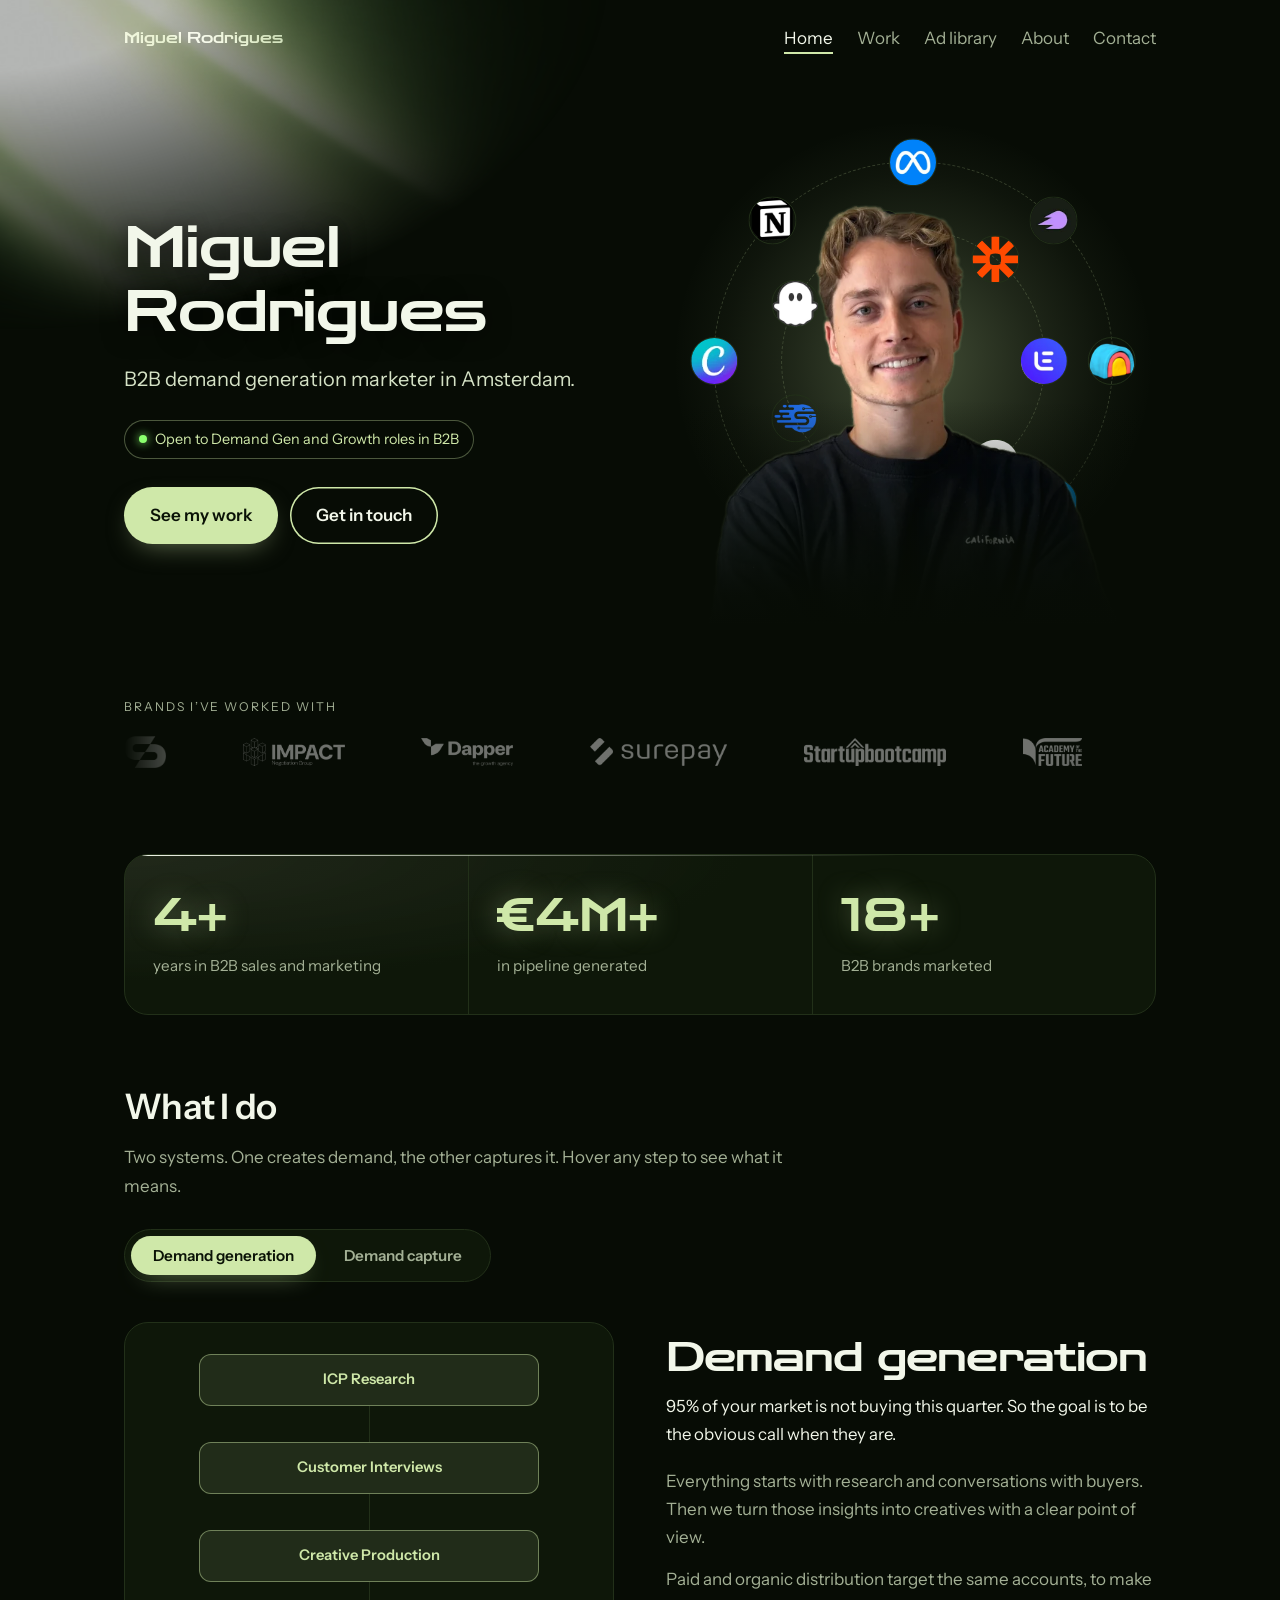
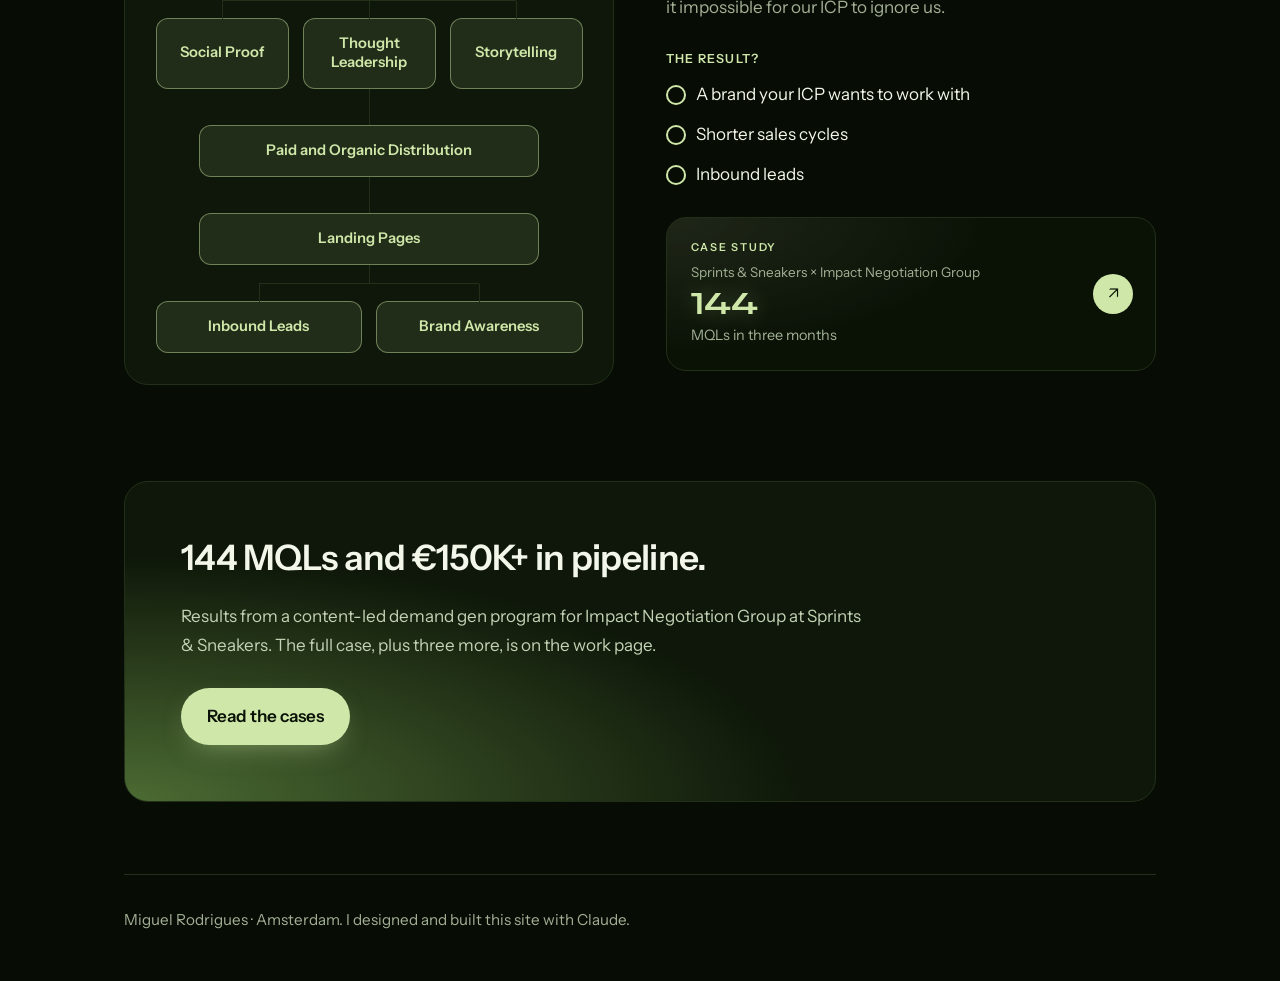
==== commit 1af6953e: "Use Miguel's copy for both demand panels" ====
--- a/index.html
+++ b/index.html
@@ -20,12 +20,11 @@
 <article class="svcpanel" id="p-gen" data-flow="gen">
 <div class="svctext">
 <h3>Demand generation</h3>
-<p class="svcsub">Be the name they trust before they are ready to buy.</p>
-<p>Most of your market is not buying this quarter. Demand generation is the work of being known by them anyway, so that when the problem finally bites, you are already the obvious call.</p>
-<p>It starts with research and real conversations, with buyers and with the sales team, not with a content calendar. Then creative that argues a point of view instead of repeating what everyone else already said.</p>
-<p>Distribution is paid and organic, pointed at the same account list, and every click lands on a page built to convert rather than the homepage.</p>
+<p>95% of your market is not buying this quarter. So the goal is to be the obvious call when they are.</p>
+<p>Everything starts with research and conversations with buyers. Then we turn those insights into creatives with a clear point of view.</p>
+<p>Paid and organic distribution target the same accounts, to make it impossible for our ICP to ignore us.</p>
 <h4>The result?</h4>
-<ul class="svcres"><li>A brand your market recognises before the first call</li><li>Inbound leads who already know what you do</li><li>Sales conversations that start warm instead of cold</li></ul>
+<ul class="svcres"><li>A brand your ICP wants to work with</li><li>Shorter sales cycles</li><li>Inbound leads</li></ul>
 <a class="svccase" href="work.html"><span class="svccl">Case study</span><span class="svccc">Sprints &amp; Sneakers × Impact Negotiation Group</span><span class="svccn"><b>144</b> MQLs in three months</span><i aria-hidden="true">↗</i></a>
 </div>
 <div class="svcflow">
@@ -43,12 +42,11 @@
 <article class="svcpanel mirror" id="p-cap" data-flow="cap">
 <div class="svctext">
 <h3>Demand capture</h3>
-<p class="svcsub">Start the right conversations with the accounts ready now.</p>
-<p>Awareness takes time. Capture is the direct route: work out which accounts can realistically say yes, then get in front of the people who actually decide.</p>
-<p>It runs on data, not volume. Lists built in Sales Navigator and Clay, enriched so personalisation holds up at scale, then split so each segment gets its own reason to reply.</p>
-<p>The sending setup is done properly first, domains, warm-up and limits, so mail reaches the inbox. Cold email and LinkedIn outreach then run together, timed around each other.</p>
+<p>Get in front of people who are ready to buy.</p>
+<p>Find the right accounts, enrich the decision-making unit, and show up with an offer they can’t refuse.</p>
+<p>Then get the fundamentals right: domains, warm-up, and sending limits. Cold email and LinkedIn work together to turn targeted outreach into real conversations.</p>
 <h4>The result?</h4>
-<ul class="svcres"><li>Conversations with the accounts you actually want</li><li>Pipeline you can forecast instead of hope for</li><li>Meetings with the people who sign</li></ul>
+<ul class="svcres"><li>Sales meetings with your ICP</li><li>A predictable pipeline you can forecast</li><li>New customers from your target market</li></ul>
 <a class="svccase" href="work.html"><span class="svccl">Case study</span><span class="svccc">Startupbootcamp · Investor Pipeline</span><span class="svccn"><b>$3M+</b> raised from new private investors</span><i aria-hidden="true">↗</i></a>
 </div>
 <div class="svcflow">
--- a/style.css
+++ b/style.css
@@ -94,8 +94,8 @@
 .svcpanel.mirror .svctext{order:1}
 .svcflow{background:var(--panel);border:1px solid var(--line);border-radius:24px;padding:clamp(18px,2.4vw,32px)}
 .svctext h3{font:400 clamp(1.7rem,3.2vw,2.6rem)/1.05 "Zen Dots",Michroma,sans-serif;margin:0 0 14px}
-.svcsub{font:600 clamp(1rem,1.5vw,1.18rem)/1.35 "Instrument Sans",sans-serif;color:var(--acc);margin:0 0 22px}
 .svctext p{color:var(--mute);line-height:1.65;margin:0 0 14px}
+.svctext h3+p{color:var(--ink);font-size:1.05rem;margin-bottom:18px}
 .svctext h4{font:600 .78rem "Instrument Sans",sans-serif;letter-spacing:.1em;text-transform:uppercase;color:var(--acc);margin:30px 0 14px}
 .svcres{list-style:none;padding:0;margin:0 0 28px}
 .svcres li{position:relative;padding-left:30px;margin-bottom:11px;color:var(--ink)}
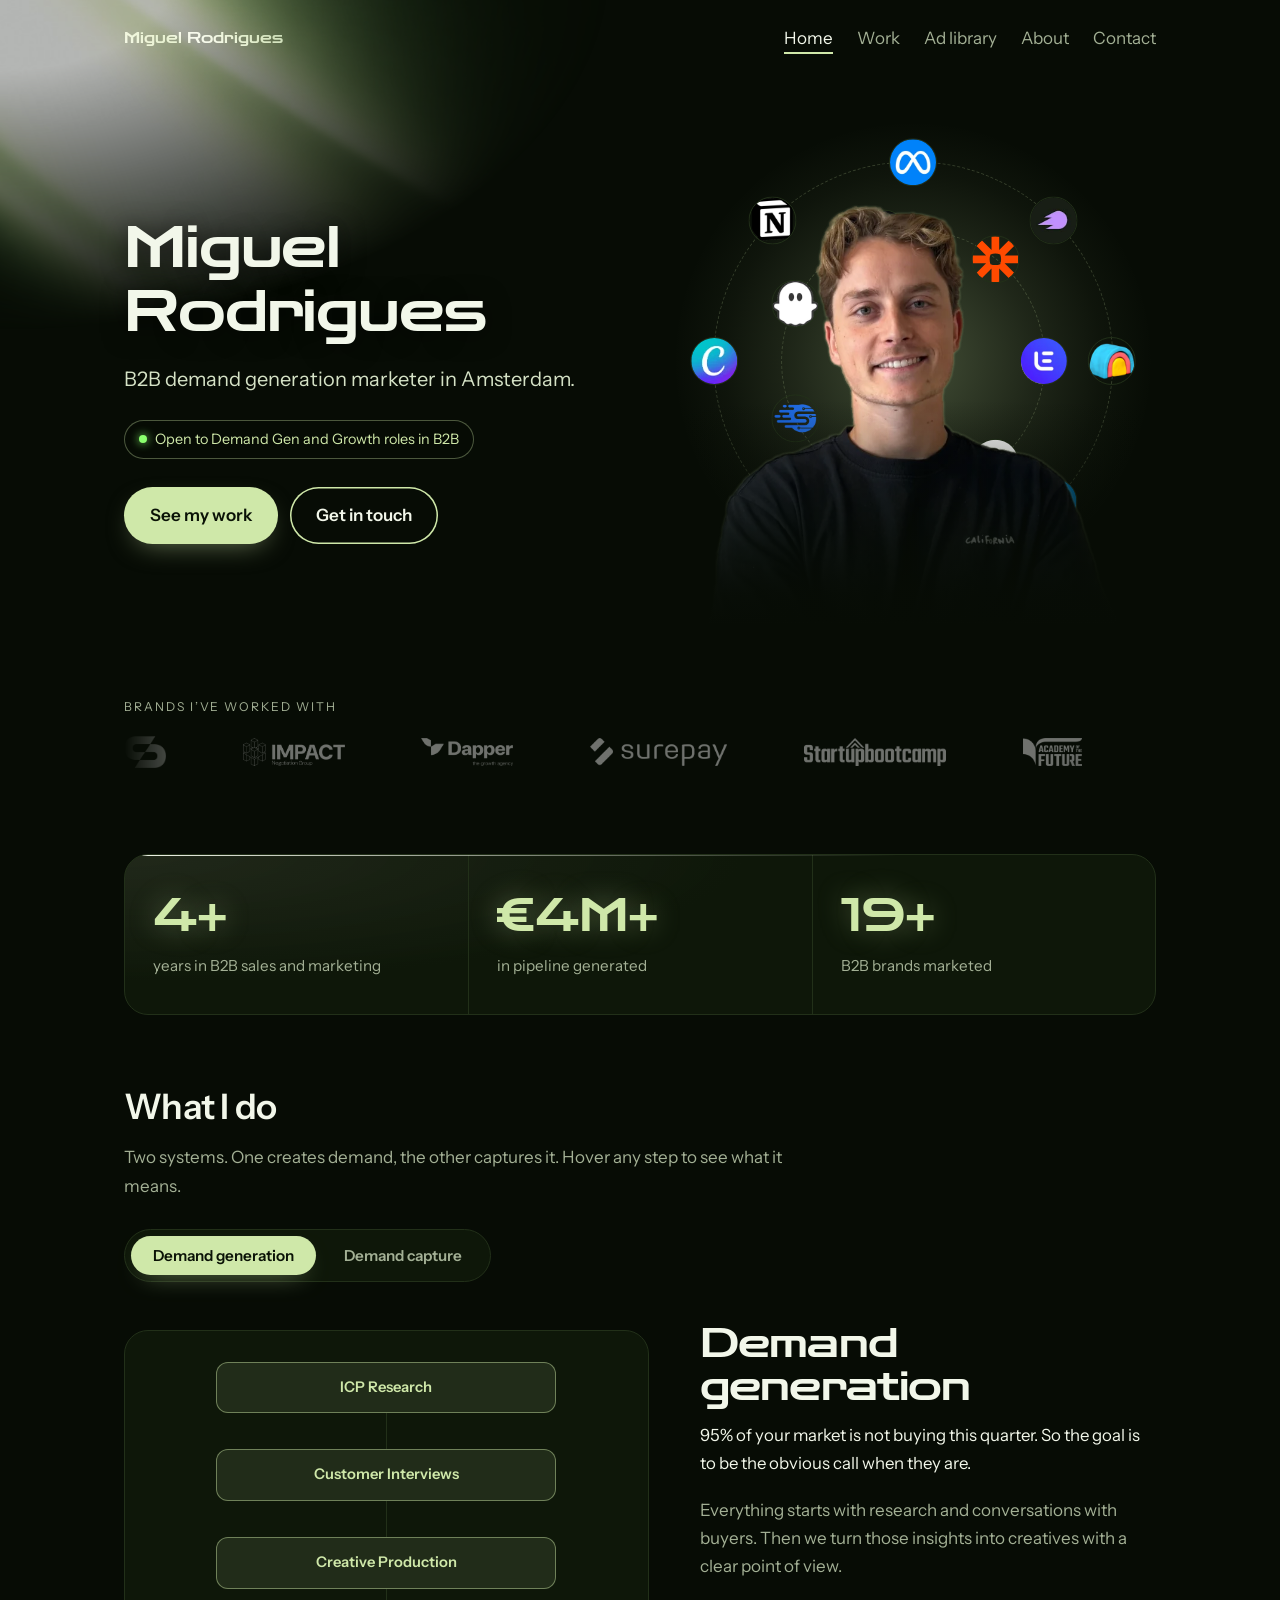
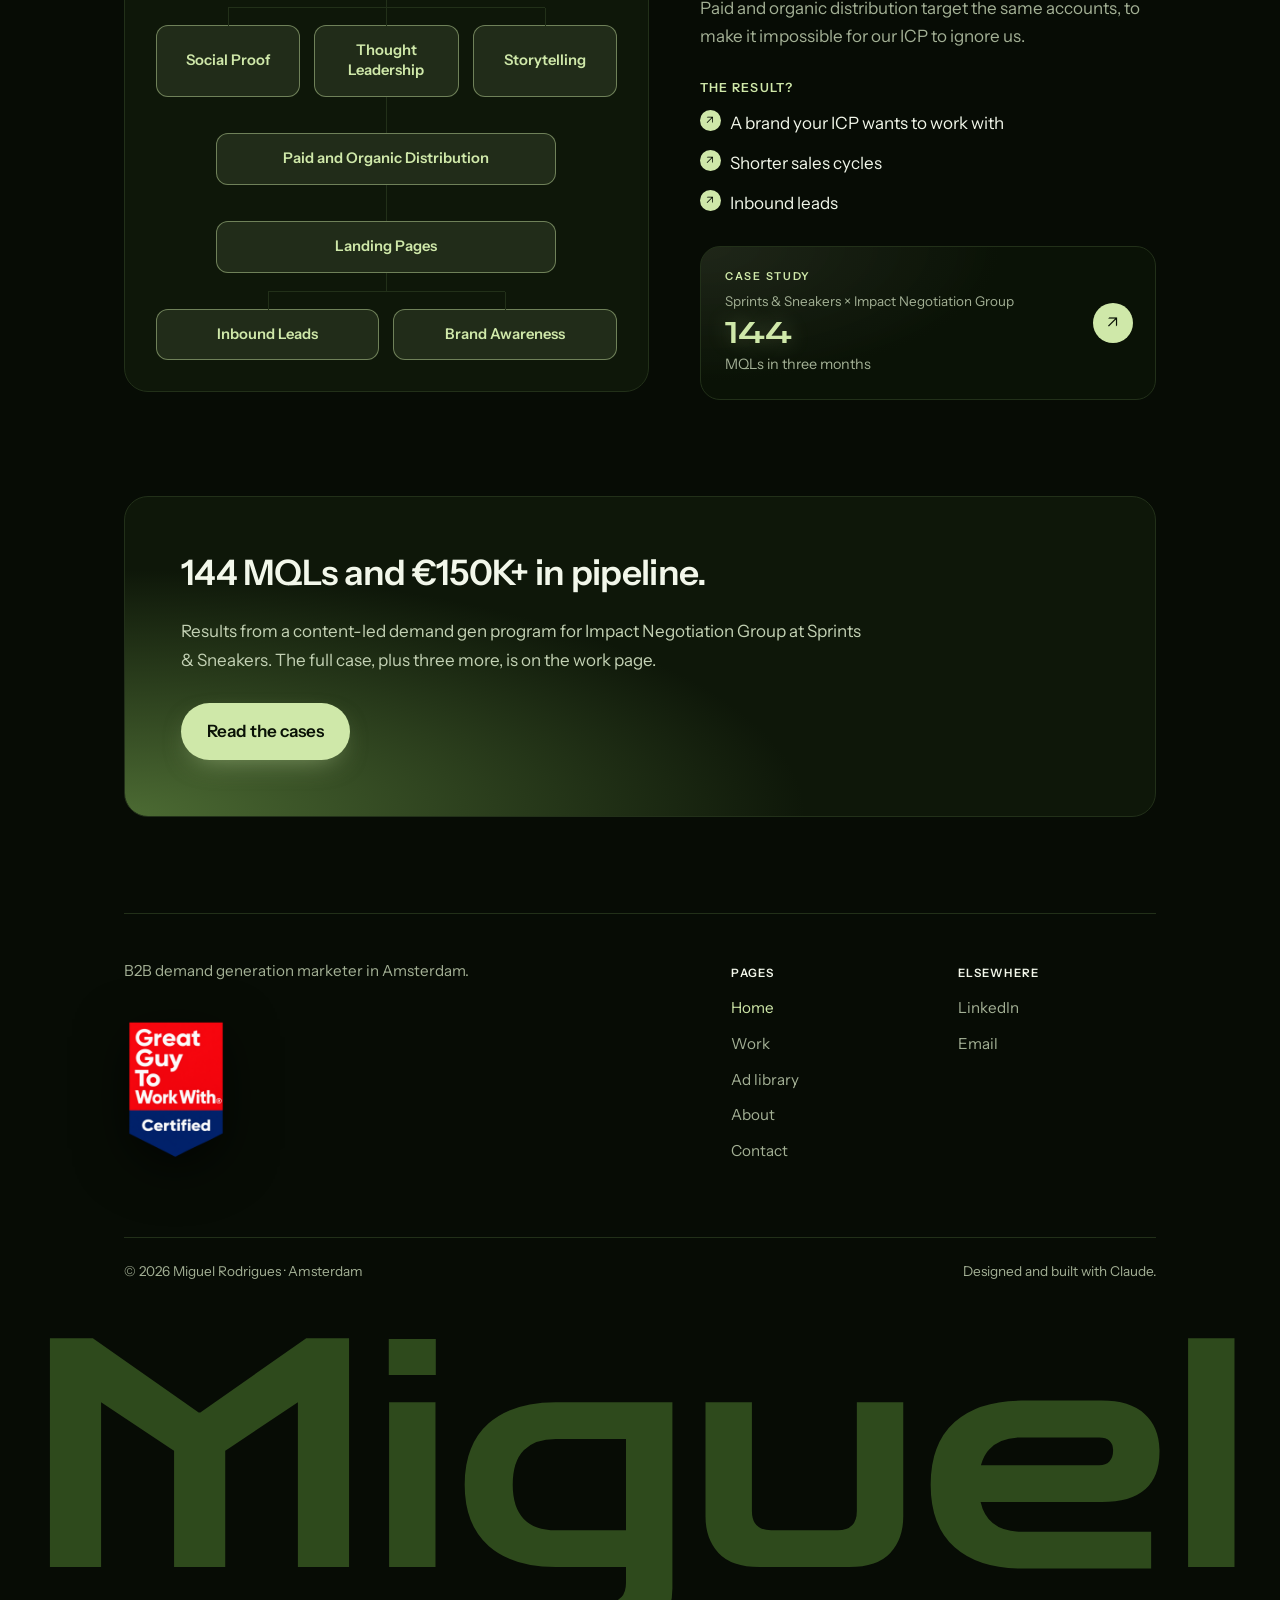
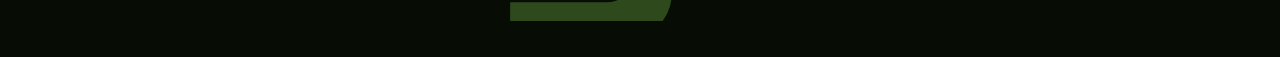
==== commit 90734b67: "Finish the About page and give every page a real footer About now ends with something instead of tra" ====
--- a/index.html
+++ b/index.html
@@ -63,4 +63,14 @@
 </article>
 </div></div></section>
 <div class="dark"><h2>144 MQLs and €150K+ in pipeline.</h2><p>Results from a content-led demand gen program for Impact Negotiation Group at Sprints &amp; Sneakers. The full case, plus three more, is on the work page.</p><a class="btn" href="work.html">Read the cases</a></div>
-<footer>Miguel Rodrigues · Amsterdam. I designed and built this site with Claude.</footer></div><script src="script.js"></script></body></html>
+<footer>
+<div class="fgrid">
+<div class="fintro"><p class="ftag">B2B demand generation marketer in Amsterdam.</p>
+<img class="fbadge" src="great-guy.png" alt="Novelty badge reading Great Guy To Work With, Certified" width="234" height="340" loading="lazy"></div>
+<nav class="fnav" aria-label="Footer">
+<div><h3>Pages</h3><ul><li><a href="index.html">Home</a></li><li><a href="work.html">Work</a></li><li><a href="ads.html">Ad library</a></li><li><a href="about.html">About</a></li><li><a href="contact.html">Contact</a></li></ul></div>
+<div><h3>Elsewhere</h3><ul><li><a href="https://www.linkedin.com/in/miguelcmr/">LinkedIn</a></li><li><a href="mailto:miguel.menezes.06@gmail.com">Email</a></li></ul></div>
+</nav></div>
+<div class="fbase"><span>&copy; 2026 Miguel Rodrigues &middot; Amsterdam</span><span>Designed and built with Claude.</span></div>
+<p class="fword" aria-hidden="true">Miguel</p>
+</footer></div><script src="script.js"></script></body></html>
--- a/style.css
+++ b/style.css
@@ -50,7 +50,18 @@
 .tags{display:flex;flex-wrap:wrap;gap:10px;list-style:none;padding:0}
 .tags li{background:var(--panel);border:1px solid var(--line);padding:6px 16px;border-radius:999px;font-size:.95rem;transition:transform .2s var(--ease)}
 .tags li:hover{transform:translateY(-2px)}
-footer{border-top:1px solid var(--line);padding:32px 0 48px;color:var(--mute);font-size:.95rem}
+footer{position:relative;margin-top:96px;border-top:1px solid var(--line);padding:52px 0 36px;color:var(--mute);font-size:.95rem}
+.fgrid{display:grid;grid-template-columns:minmax(0,1.25fr) minmax(0,1fr);gap:clamp(32px,6vw,88px);align-items:start}
+.fintro{display:grid;gap:28px;justify-items:start}
+.ftag{margin:0;max-width:40ch}
+.fbadge{display:block;width:104px;height:auto;filter:drop-shadow(0 14px 26px rgba(0,0,0,.65))}
+.fnav{display:grid;grid-template-columns:1fr 1fr;gap:28px;align-items:start;padding:0}
+.fnav h3{margin:0 0 15px;font:600 .72rem "Instrument Sans",system-ui,sans-serif;letter-spacing:.1em;text-transform:uppercase;color:var(--ink)}
+.fnav ul{list-style:none;margin:0;padding:0;display:grid;gap:10px}
+.fnav a{color:var(--mute);text-decoration:none;padding:0;border-bottom:0;transition:color .2s}
+.fnav a:hover,.fnav a[aria-current]{color:var(--acc);border-bottom:0}
+.fbase{display:flex;justify-content:space-between;flex-wrap:wrap;gap:10px;margin-top:46px;padding-top:22px;border-top:1px solid var(--line);font-size:.85rem}
+.fword{width:100vw;margin:18px calc(50% - 50vw) 0;overflow:hidden;text-align:center;white-space:nowrap;font-family:"Zen Dots",sans-serif;font-size:25vw;line-height:1;color:#2E4A1C;user-select:none;pointer-events:none}
 @media(max-width:760px){.rows>div,.case{grid-template-columns:1fr}.dark{padding:32px}.banner{min-height:390px;padding:24px;background:linear-gradient(to bottom,rgba(3,8,3,0) 55%,#030c00 100%) left top/100% 250px no-repeat,var(--img) left top/auto 250px no-repeat,#030c00}.banner h1{font-size:1.25rem}.btn.ghost{margin:12px 0 0}}
 @media(prefers-reduced-motion:reduce){*{animation:none!important;transition:none!important}.bars i{transform:none}}
 .stats{display:flex;gap:32px;flex-wrap:wrap;margin:20px 0}
@@ -87,7 +98,8 @@
 .svcview{overflow:hidden;margin:0 -4px}
 .svctrack{display:flex;width:200%;transition:transform .65s var(--ease)}
 .svctrack[data-active=cap]{transform:translateX(-50%)}
-.svcpanel{flex:0 0 50%;width:50%;display:grid;grid-template-columns:minmax(0,1fr) minmax(0,1fr);gap:clamp(24px,4vw,56px);align-items:center;padding:0 4px}
+.svcpanel{flex:0 0 50%;width:50%;display:grid;grid-template-columns:minmax(0,1.15fr) minmax(0,1fr);gap:clamp(24px,4vw,56px);align-items:center;padding:0 4px}
+.svcpanel.mirror{grid-template-columns:minmax(0,1fr) minmax(0,1.15fr)}
 .svcpanel .svcflow{order:1}
 .svcpanel .svctext{order:2}
 .svcpanel.mirror .svcflow{order:2}
@@ -99,7 +111,7 @@
 .svctext h4{font:600 .78rem "Instrument Sans",sans-serif;letter-spacing:.1em;text-transform:uppercase;color:var(--acc);margin:30px 0 14px}
 .svcres{list-style:none;padding:0;margin:0 0 28px}
 .svcres li{position:relative;padding-left:30px;margin-bottom:11px;color:var(--ink)}
-.svcres li:before{content:"";position:absolute;left:0;top:.3em;width:16px;height:16px;border-radius:50%;border:2px solid var(--acc)}
+.svcres li:before{content:"↗";position:absolute;left:0;top:.12em;display:grid;place-items:center;width:21px;height:21px;border-radius:50%;background:var(--acc);color:#0A1206;font-size:.72rem;line-height:1}
 .svccase{position:relative;display:grid;gap:7px;background:radial-gradient(120% 160% at 0% 0%,rgba(207,232,169,.12) 0,#0A1206 55%);border:1px solid var(--line);border-radius:20px;padding:22px 76px 22px 24px;text-decoration:none;color:var(--ink);transition:border-color .3s var(--ease),transform .3s var(--ease)}
 .svccase:hover{border-color:#3A4F2B;transform:translateY(-2px)}
 .svccl{font:600 .68rem "Instrument Sans",sans-serif;letter-spacing:.16em;text-transform:uppercase;color:var(--acc)}
@@ -121,11 +133,16 @@
 .frow.n3::after{left:calc((100% - 2*var(--g))/6);right:calc((100% - 2*var(--g))/6)}
 .frow.n4::after{left:calc((100% - 3*var(--g))/8);right:calc((100% - 3*var(--g))/8)}
 .frow.n2 .fnode::before,.frow.n3 .fnode::before,.frow.n4 .fnode::before{content:"";position:absolute;left:50%;top:-18px;width:1px;height:18px;background:var(--line)}
-.fnode{position:relative;width:100%;font:600 .92rem/1.35 "Instrument Sans",system-ui,sans-serif;color:var(--acc);background:rgba(207,232,169,.10);border:1px solid rgba(207,232,169,.45);border-radius:12px;padding:15px 12px;text-align:center;cursor:help;transition:background .25s var(--ease),border-color .25s var(--ease),transform .25s var(--ease),box-shadow .25s var(--ease)}
+.fnode{position:relative;width:100%;font:600 .92rem/1.35 "Instrument Sans",system-ui,sans-serif;color:var(--acc);background:rgba(207,232,169,.10);border:1px solid rgba(207,232,169,.45);border-radius:12px;padding:15px 12px;text-align:center;cursor:help;overflow-wrap:break-word;transition:background .25s var(--ease),border-color .25s var(--ease),transform .25s var(--ease),box-shadow .25s var(--ease)}
+.frow.n4{--g:10px}
+.frow.n4 .fnode{font-size:.78rem;padding:14px 7px}
 .fnode:hover,.fnode.is-open{background:rgba(207,232,169,.18);border-color:var(--acc);transform:translateY(-2px);box-shadow:0 14px 30px -18px rgba(207,232,169,.65)}
 .fnode:hover,.fnode:focus-within,.fnode.is-open{z-index:6}
-.ft{position:absolute;left:50%;top:calc(100% + 12px);transform:translateX(-50%) translateY(-5px);width:max-content;max-width:min(260px,70vw);padding:11px 14px;border-radius:10px;background:#131F0C;border:1px solid rgba(207,232,169,.35);color:#D5E2C6;font:400 .82rem/1.45 "Instrument Sans",system-ui,sans-serif;text-align:left;box-shadow:0 20px 44px -22px rgba(0,0,0,.95);opacity:0;visibility:hidden;pointer-events:none;transition:opacity .2s var(--ease),transform .2s var(--ease)}
-.fnode:hover .ft,.fnode:focus-visible .ft,.fnode.is-open .ft{opacity:1;visibility:visible;transform:translateX(-50%) translateY(0)}
+.ft{--tx:-50%;position:absolute;left:50%;top:calc(100% + 12px);transform:translateX(var(--tx)) translateY(-5px);width:max-content;max-width:min(260px,70vw);padding:11px 14px;border-radius:10px;background:#131F0C;border:1px solid rgba(207,232,169,.35);color:#D5E2C6;font:400 .82rem/1.45 "Instrument Sans",system-ui,sans-serif;text-align:left;box-shadow:0 20px 44px -22px rgba(0,0,0,.95);opacity:0;visibility:hidden;pointer-events:none;transition:opacity .2s var(--ease),transform .2s var(--ease)}
+.frow:not(.n1) .fnode:first-child .ft{left:0;--tx:0}
+.frow:not(.n1) .fnode:last-child .ft{left:auto;right:0;--tx:0}
+.frow:last-child .ft{top:auto;bottom:calc(100% + 12px);transform:translateX(var(--tx)) translateY(5px)}
+.fnode:hover .ft,.fnode:focus-visible .ft,.fnode.is-open .ft{opacity:1;visibility:visible;transform:translateX(var(--tx)) translateY(0)}
 .flow .frow{opacity:0;transform:translateY(10px);transition:opacity .55s var(--ease),transform .55s var(--ease)}
 .flow.in .frow{opacity:1;transform:none}
 .flow.in .frow:nth-child(2){transition-delay:.05s}.flow.in .frow:nth-child(3){transition-delay:.1s}.flow.in .frow:nth-child(4){transition-delay:.15s}
@@ -211,6 +228,10 @@
 .cgrid p{color:var(--ink)}
 @media(max-width:760px){.cgrid{grid-template-columns:1fr}}
 
+.fut{margin:0;display:grid;justify-items:center;gap:10px;justify-self:center}
+.futcard{width:min(360px,100%);height:auto;filter:drop-shadow(0 26px 34px rgba(0,0,0,.75))}
+.fut figcaption{font-size:.82rem;color:var(--mute);text-align:center}
+
 .ahero{grid-template-columns:1.1fr 1fr}
 .orbitstage{position:relative;aspect-ratio:1;container-type:inline-size;width:100%;max-width:520px;justify-self:center}
 .orbitstage:before{content:"";position:absolute;left:50%;top:46%;width:100%;aspect-ratio:1;transform:translate(-50%,-50%);border-radius:50%;background:radial-gradient(circle,rgba(207,232,169,.30) 0,rgba(207,232,169,.12) 35%,rgba(207,232,169,.04) 55%,rgba(207,232,169,0) 70%);filter:none;z-index:0;pointer-events:none}
@@ -232,7 +253,6 @@
 .ring i.logo img{object-fit:contain}
 
 .ring{pointer-events:none}
-.ahero{overflow-x:clip}
 .clogos{display:flex;flex-direction:column;align-items:flex-start;gap:14px;margin-top:22px;padding-top:20px;border-top:1px solid var(--line)}
 .clogos img{height:24px;width:auto;opacity:.55;transition:opacity .3s var(--ease)}
 .clogos img.sq{height:27px}
@@ -252,21 +272,28 @@
 @media(prefers-reduced-motion:reduce){.marqtrack{animation:none}}
 
 .case{overflow-anchor:none}
-.more{margin-top:28px;border-top:1px solid var(--line)}
-.more-btn{all:unset;box-sizing:border-box;width:100%;display:flex;justify-content:space-between;align-items:center;padding:16px 0;cursor:pointer;font:600 .78rem "Instrument Sans",sans-serif;letter-spacing:.1em;text-transform:uppercase;color:var(--acc)}
-.more-btn i{font-style:normal;display:grid;place-items:center;width:28px;height:28px;border-radius:50%;border:1px solid rgba(207,232,169,.35);font-size:1.05rem;line-height:1;transition:transform .35s var(--ease),background .2s}
-.more-btn:hover i{background:rgba(207,232,169,.12)}
+.more{margin-top:28px;padding-top:24px;border-top:1px solid var(--line)}
+.more-btn{all:unset;box-sizing:border-box;width:100%;display:flex;justify-content:space-between;align-items:center;gap:14px;padding:13px 14px 13px 18px;border:1px solid var(--line);border-radius:999px;background:rgba(207,232,169,.05);cursor:pointer;font:600 .78rem "Instrument Sans",sans-serif;letter-spacing:.1em;text-transform:uppercase;color:var(--acc);transition:border-color .25s var(--ease),background .25s var(--ease)}
+.more-btn:hover{border-color:#3A4F2B;background:rgba(207,232,169,.11)}
+.more-btn i{position:relative;display:block;width:30px;height:30px;flex:none;border-radius:50%;background:var(--acc);font-size:0;transition:transform .35s var(--ease)}
+.more-btn i:before,.more-btn i:after{content:"";position:absolute;top:50%;left:50%;background:#0A1206;transform:translate(-50%,-50%)}
+.more-btn i:before{width:12px;height:2px}
+.more-btn i:after{width:2px;height:12px}
+.more-btn:hover i{transform:scale(1.09)}
 .more.is-open .more-btn i{transform:rotate(45deg)}
-.more-btn:focus-visible{outline:3px solid var(--acc);outline-offset:4px;border-radius:6px}
+.more.is-open .more-btn:hover i{transform:rotate(45deg) scale(1.09)}
+.more-btn:focus-visible{outline:3px solid var(--acc);outline-offset:4px}
 .more-body{display:grid;grid-template-rows:0fr;transition:grid-template-rows .55s var(--ease)}
 .more-body>div{overflow:hidden;min-height:0}
 .more.is-open .more-body{grid-template-rows:1fr}
 .more.instant .more-body{transition:none}
-.more-body>div>:first-child{margin-top:4px}
+.more-body>div>:first-child{margin-top:20px}
 
 html,body{overflow-x:clip}
 .hero2{position:relative;display:grid;grid-template-columns:minmax(0,1.05fr) minmax(0,1fr);align-items:center;gap:clamp(12px,3vw,40px);min-height:clamp(330px,56vw,620px);padding:clamp(20px,3vw,40px) 0 clamp(28px,4vw,56px);isolation:isolate}
-.hero2:before{content:"";position:absolute;z-index:-2;top:-110px;left:calc(50% - 50vw);width:min(62vw,820px);height:min(520px,95vw);transform:scaleY(-1);background:var(--img) left bottom/auto 100% no-repeat;opacity:.7;-webkit-mask-image:radial-gradient(110% 100% at 0% 100%,#000 20%,transparent 70%);mask-image:radial-gradient(110% 100% at 0% 100%,#000 20%,transparent 70%);pointer-events:none}
+.glowhead{position:relative;isolation:isolate}
+.hero2:before,.glowhead:before{content:"";position:absolute;z-index:-2;top:-110px;left:calc(50% - 50vw);width:min(62vw,820px);height:min(520px,95vw);transform:scaleY(-1);background:var(--img) left bottom/auto 100% no-repeat;opacity:.7;-webkit-mask-image:radial-gradient(110% 100% at 0% 100%,#000 20%,transparent 70%);mask-image:radial-gradient(110% 100% at 0% 100%,#000 20%,transparent 70%);pointer-events:none}
+.glowhead:before{height:min(400px,72vw)}
 .hero2:after{display:none}
 .hero2:after{content:"";position:absolute;z-index:-1;top:0;bottom:0;left:50%;width:100vw;transform:translateX(-50%);background:linear-gradient(to bottom,var(--bg) 0,rgba(7,12,5,0) 16%,rgba(7,12,5,0) 80%,var(--bg) 100%),linear-gradient(90deg,var(--bg) 0,rgba(7,12,5,.94) 36%,rgba(7,12,5,.4) 60%,rgba(7,12,5,0) 80%),radial-gradient(35% 45% at 0% 0%,rgba(207,232,169,.10),rgba(207,232,169,0) 70%)}
 .hero2 h1{font:400 clamp(1.45rem,4.8vw,3.6rem)/1.1 "Zen Dots",Michroma,sans-serif;text-shadow:0 2px 24px rgba(0,0,0,.6)}
@@ -281,3 +308,14 @@
 .hero2 .actions{display:flex;flex-direction:column;align-items:flex-start}
 }
 @media(max-width:560px){.hero2{grid-template-columns:minmax(0,1.45fr) minmax(0,1fr)}.hero2 .btn{padding:10px 15px;font-size:.8rem}}
+
+.ints{list-style:none;margin:22px 0 0;padding:0;display:grid;grid-template-columns:repeat(3,minmax(0,1fr));grid-auto-rows:1fr;gap:14px}
+.ints li{display:grid;justify-items:center;align-content:start;gap:10px;padding:24px 18px;border:1px solid var(--line);border-radius:16px;background:rgba(207,232,169,.03);text-align:center;transition:border-color .25s var(--ease),background .25s var(--ease)}
+.ints li:hover{border-color:#3A4F2B;background:rgba(207,232,169,.07)}
+.ints img{display:block;width:76px;height:64px;object-fit:contain;transition:transform .3s var(--ease)}
+.ints li:hover img{transform:scale(1.07)}
+.ints b{font:600 .74rem "Instrument Sans",system-ui,sans-serif;letter-spacing:.08em;text-transform:uppercase;color:var(--ink)}
+.ints span{font:400 .86rem/1.5 "Instrument Sans",system-ui,sans-serif;color:var(--mute);text-wrap:balance}
+.close{text-align:center}
+.close p{max-width:54ch;margin:14px auto 0}
+.close .actions{margin-top:28px;margin-bottom:0}
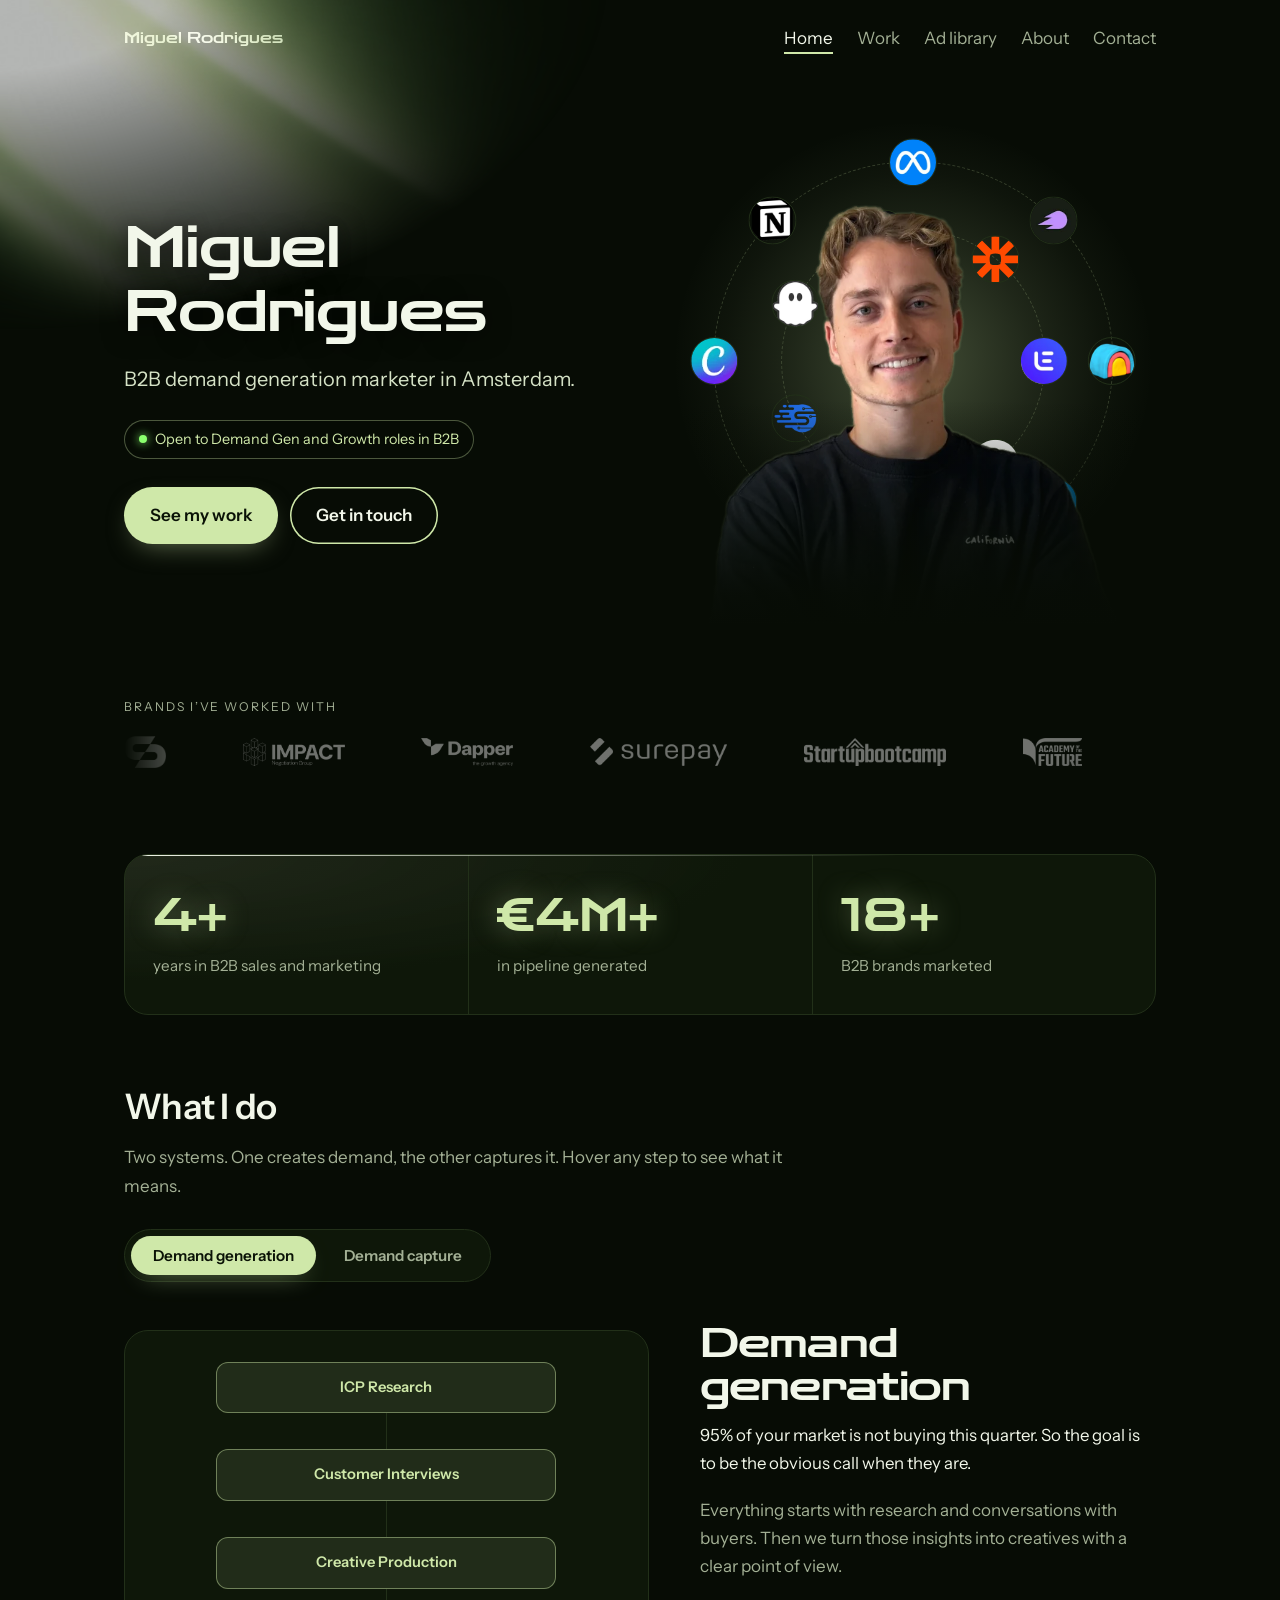
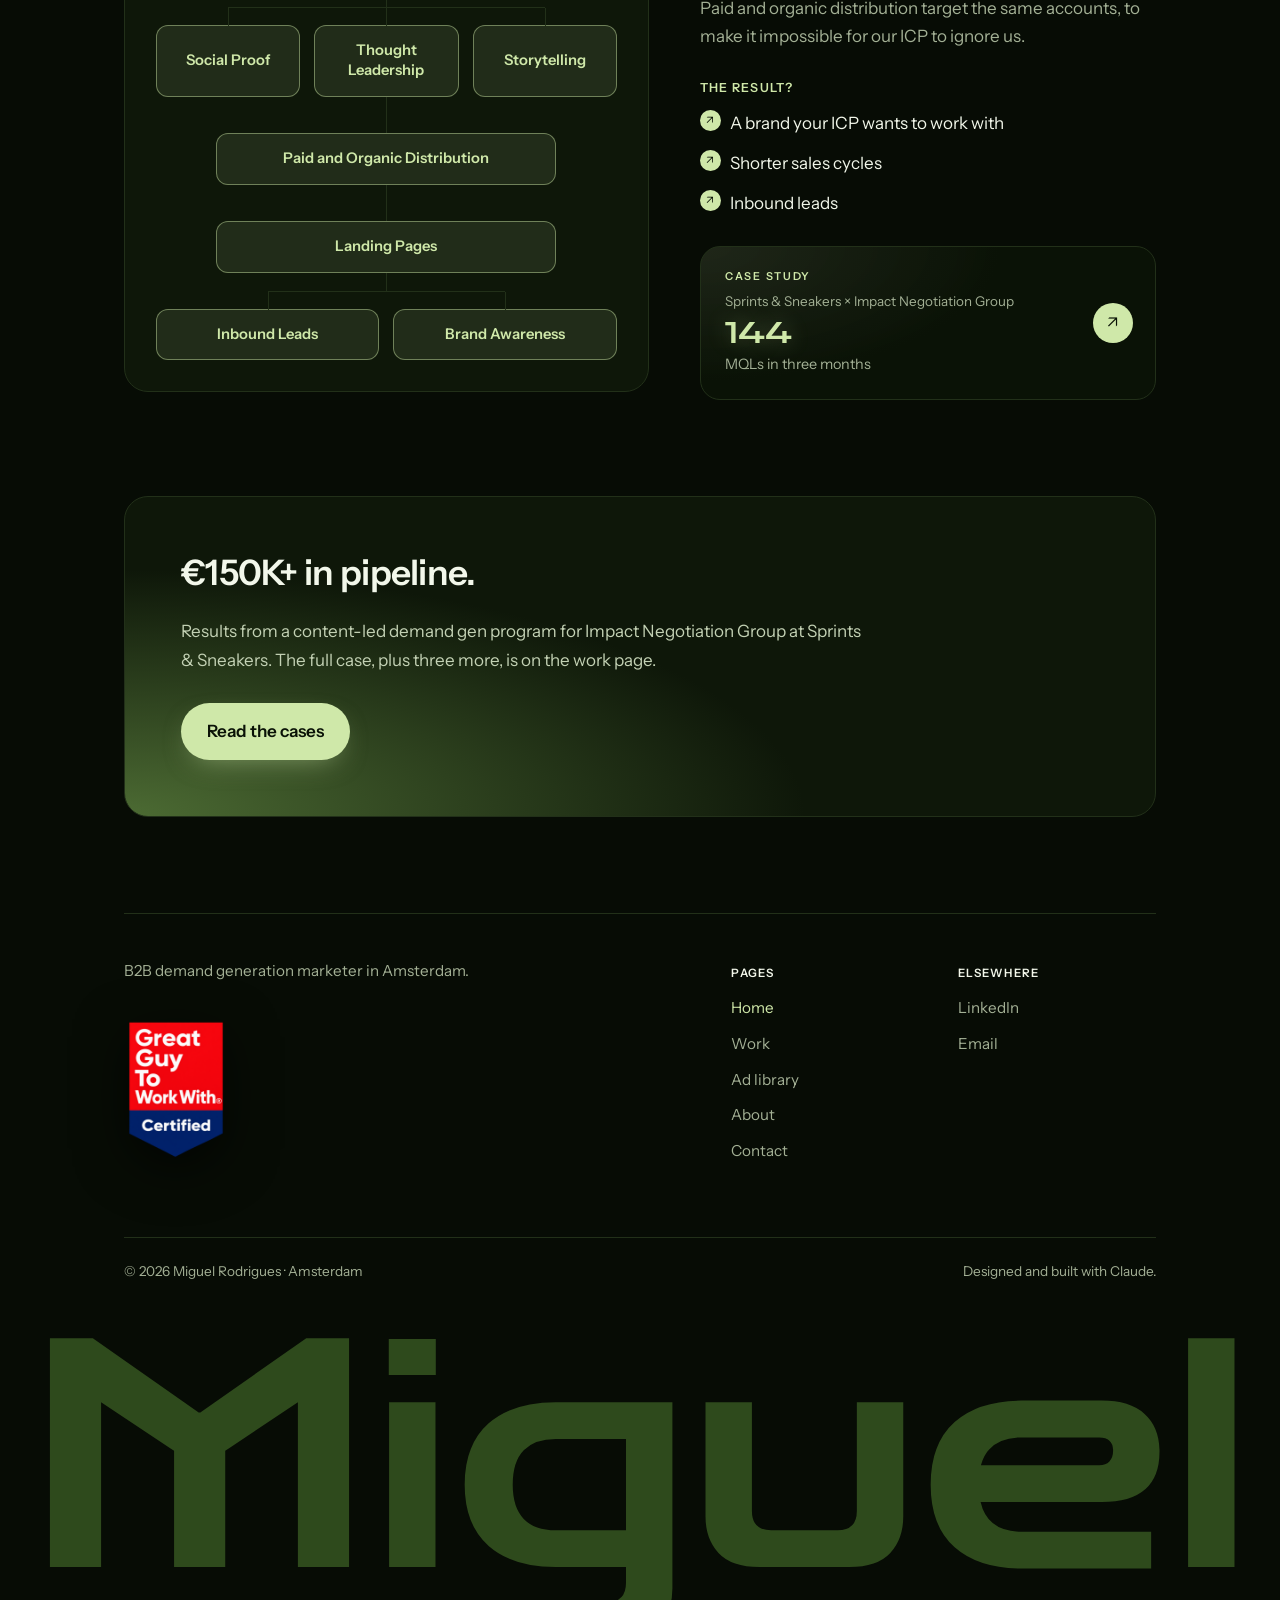
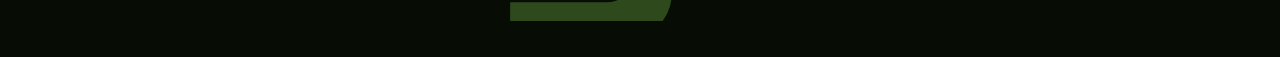
==== commit 8262e262: "Tighten the About page and sharpen a few headlines Languages and Education now live inside the Exper" ====
--- a/index.html
+++ b/index.html
@@ -62,7 +62,7 @@
 </div>
 </article>
 </div></div></section>
-<div class="dark"><h2>144 MQLs and €150K+ in pipeline.</h2><p>Results from a content-led demand gen program for Impact Negotiation Group at Sprints &amp; Sneakers. The full case, plus three more, is on the work page.</p><a class="btn" href="work.html">Read the cases</a></div>
+<div class="dark"><h2>€150K+ in pipeline.</h2><p>Results from a content-led demand gen program for Impact Negotiation Group at Sprints &amp; Sneakers. The full case, plus three more, is on the work page.</p><a class="btn" href="work.html">Read the cases</a></div>
 <footer>
 <div class="fgrid">
 <div class="fintro"><p class="ftag">B2B demand generation marketer in Amsterdam.</p>
--- a/style.css
+++ b/style.css
@@ -211,6 +211,14 @@
 .panel h2{font-size:1.15rem;margin-bottom:1.6rem}
 .panel .tl li:before{box-shadow:0 0 12px rgba(207,232,169,.6)}
 .panel .tl li:last-child{padding-bottom:0}
+.panel.slim{padding:26px 32px}
+.panel.slim h2{margin-bottom:1rem}
+.panel.slim .tags{gap:8px}
+.panel.slim .tags li{padding:5px 14px;font-size:.9rem}
+.subs{display:grid;grid-template-columns:minmax(0,1fr) minmax(0,1fr);gap:24px;margin-top:30px;padding-top:26px;border-top:1px solid var(--line)}
+.subs h3{margin-bottom:12px;font:600 .72rem "Instrument Sans",system-ui,sans-serif;letter-spacing:.1em;text-transform:uppercase;color:var(--mute)}
+.chips li{font-size:.88rem;padding:5px 14px}
+.chips b{font-weight:600;color:var(--acc);margin-left:3px}
 .panel .tags li{background:rgba(7,12,5,.6)}
 .panel .tags li:hover{border-color:var(--acc)}
 .duo{display:grid;grid-template-columns:1fr 1fr;gap:24px}
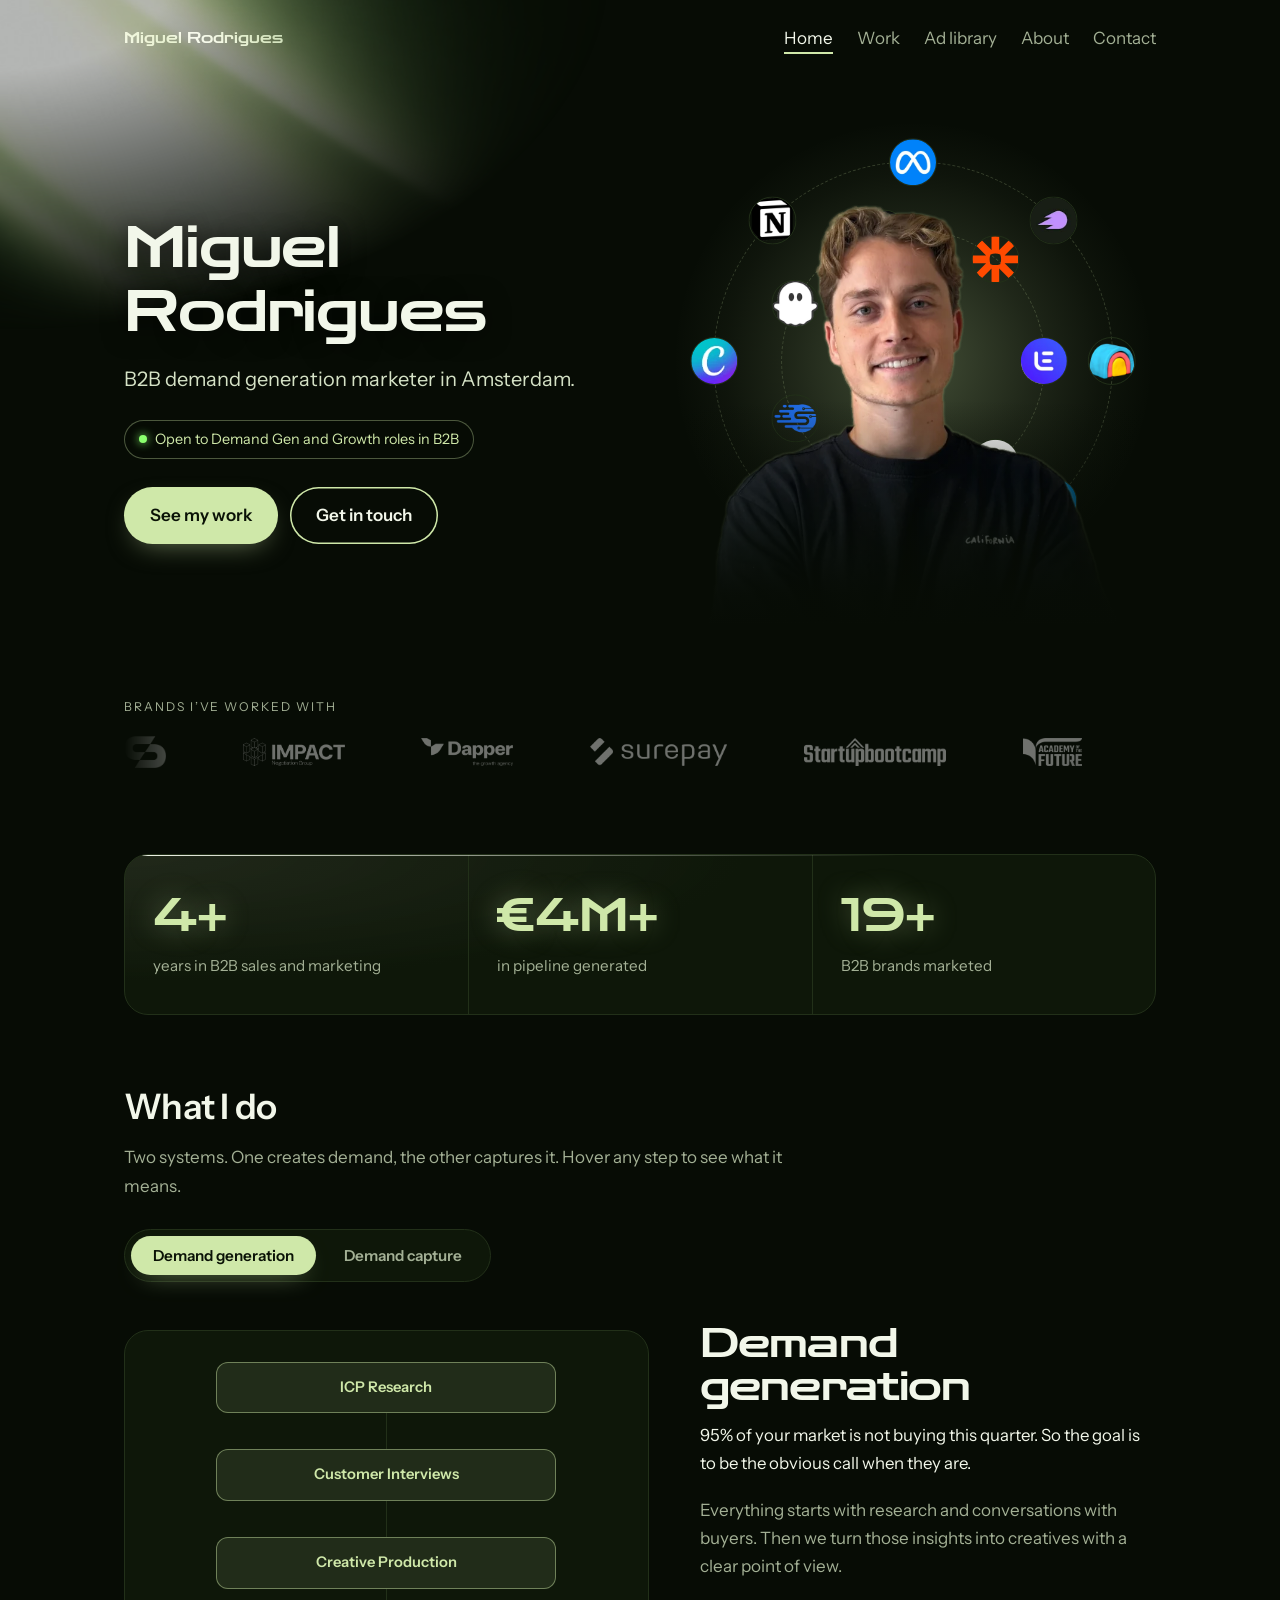
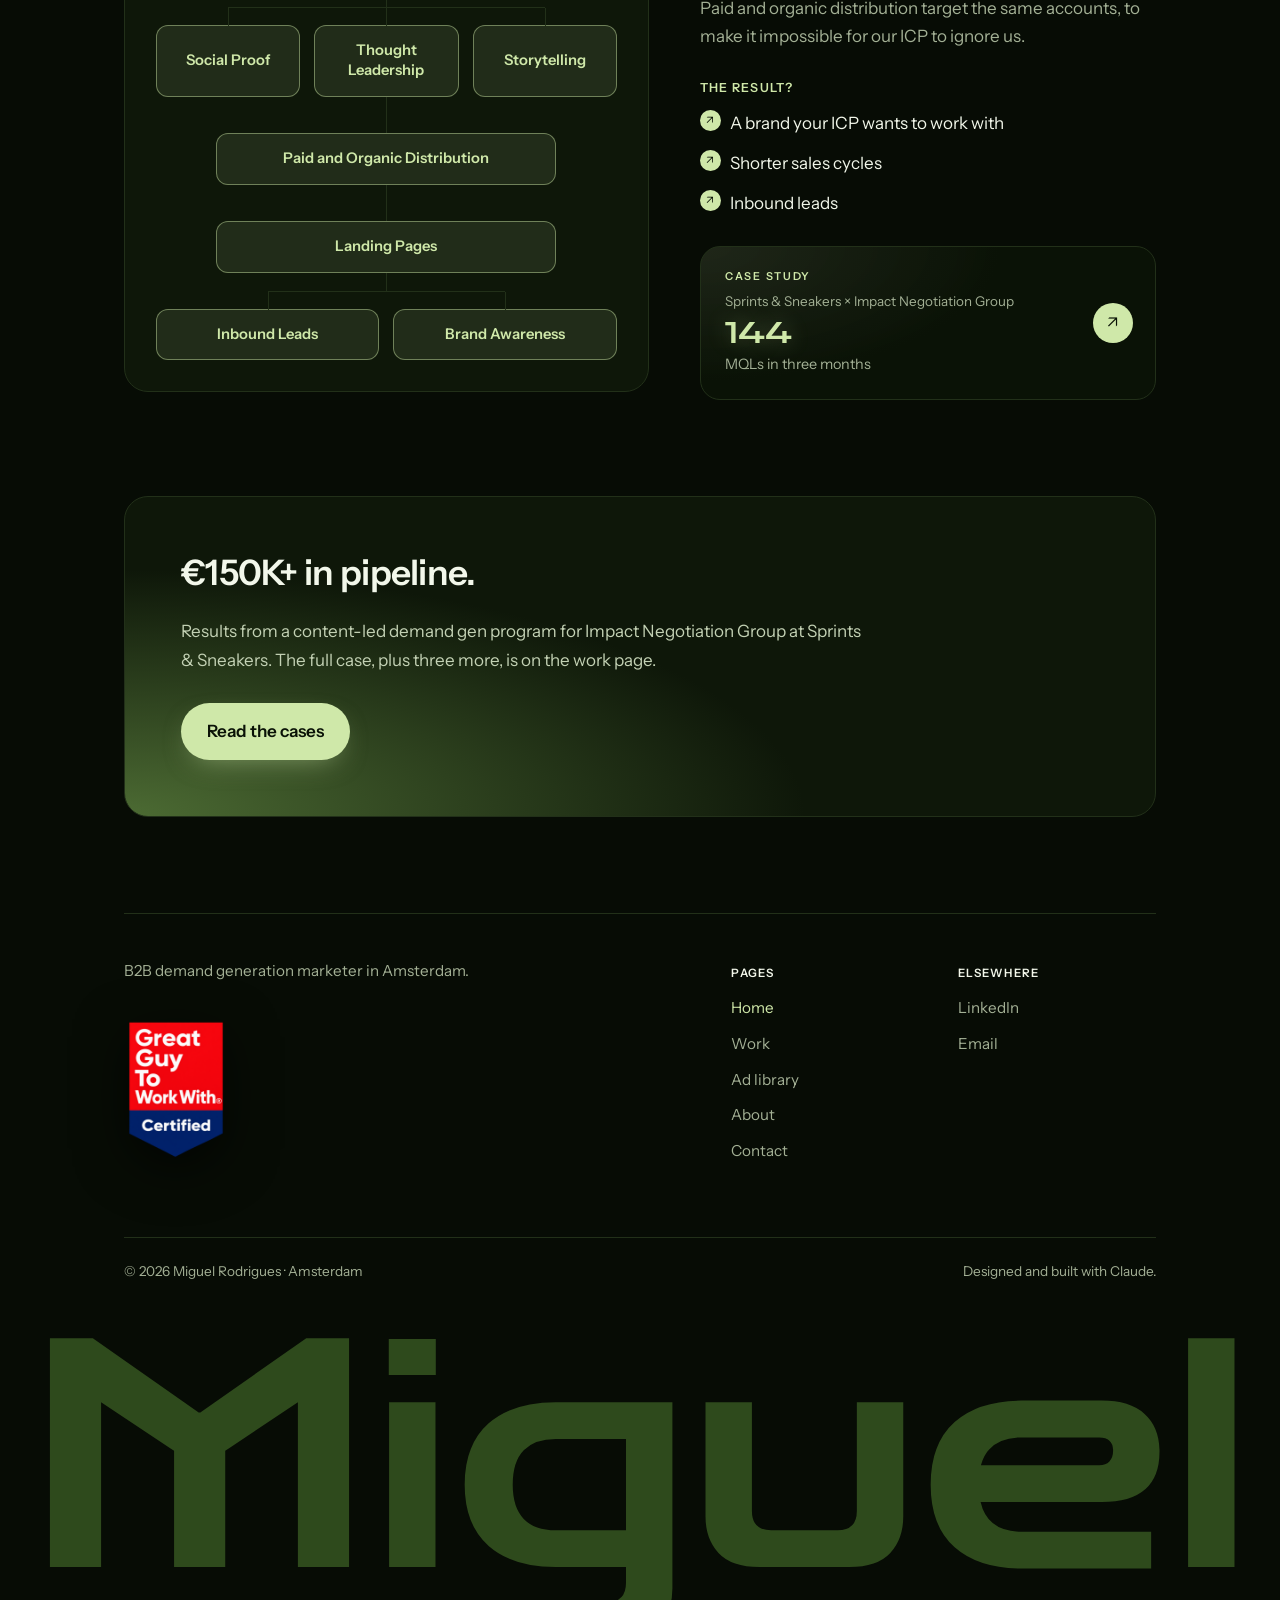
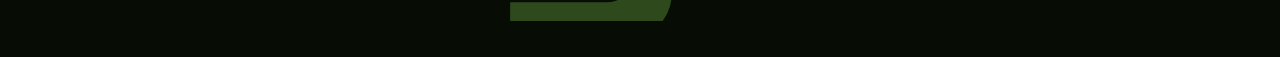
==== commit 21193deb: "Add a favicon and trim internal notes out of CLAUDE.md Gives every page a browser tab icon so the si" ====
--- a/index.html
+++ b/index.html
@@ -2,6 +2,7 @@
 <title>Miguel Rodrigues | Portfolio</title><meta name="description" content="B2B demand generation marketer in Amsterdam. LinkedIn Ads, outbound, landing pages and content. Open to Demand Gen and Growth roles in B2B.">
 <meta property="og:title" content="Miguel Rodrigues | B2B Demand Generation Marketer"><meta property="og:description" content="B2B demand generation marketer in Amsterdam. LinkedIn Ads, outbound, landing pages and content. Open to Demand Gen and Growth roles in B2B."><meta property="og:type" content="website"><link rel="preconnect" href="https://fonts.googleapis.com"><link rel="preconnect" href="https://fonts.gstatic.com" crossorigin>
 <link href="https://fonts.googleapis.com/css2?family=Zen+Dots&family=Instrument+Sans:wght@400;600&display=swap" rel="stylesheet">
+<link rel="icon" href="favicon.svg" type="image/svg+xml">
 <link rel="stylesheet" href="style.css"></head><body><div class="wrap">
 <nav><a class="logo" href="index.html">Miguel Rodrigues</a><ul><li><a href="index.html">Home</a></li><li><a href="work.html">Work</a></li><li><a href="ads.html">Ad library</a></li><li><a href="about.html">About</a></li><li><a href="contact.html">Contact</a></li></ul></nav>
 <header class="hero2"><div><h1>Miguel Rodrigues</h1><p class="sub">B2B demand generation marketer in Amsterdam.</p><p class="open">Open to Demand Gen and Growth roles in B2B</p><div class="actions"><a class="btn" href="work.html">See my work</a><a class="btn ghost" href="contact.html">Get in touch</a></div></div><figure class="me orbitstage" aria-label="Tools I use: Clay, LinkedIn, HubSpot, Claude, Canva, Notion, Meta, Semrush, Lemlist, ChatGPT, Sales Navigator, Salesflow, PhantomBuster, Riverside, Zapier"><div class="ring r2"><span style="--a:0deg"><i class="logo" title="Clay"><img src="logos/clay.webp" alt="Clay" width="48" height="48"></i></span><span style="--a:45deg"><i class="logo" title="LinkedIn"><img src="logos/linkedin.webp" alt="LinkedIn" width="48" height="48"></i></span><span style="--a:90deg"><i class="logo" title="HubSpot"><img src="logos/hubspot.webp" alt="HubSpot" width="48" height="48"></i></span><span style="--a:135deg"><i class="logo" title="Claude"><img src="logos/claude.webp" alt="Claude" width="48" height="48"></i></span><span style="--a:180deg"><i class="logo" title="Canva"><img src="logos/canva.webp" alt="Canva" width="48" height="48"></i></span><span style="--a:225deg"><i class="logo" title="Notion"><img src="logos/notion.webp" alt="Notion" width="48" height="48"></i></span><span style="--a:270deg"><i class="logo" title="Meta"><img src="logos/meta.webp" alt="Meta" width="48" height="48"></i></span><span style="--a:315deg"><i class="logo" title="Semrush"><img src="logos/semrush.webp" alt="Semrush" width="48" height="48"></i></span></div><div class="ring r1"><span style="--a:0deg"><i class="logo" title="Lemlist"><img src="logos/lemlist.webp" alt="Lemlist" width="48" height="48"></i></span><span style="--a:51deg"><i class="logo" title="ChatGPT"><img src="logos/chatgpt.webp" alt="ChatGPT" width="48" height="48"></i></span><span style="--a:103deg"><i class="logo" title="Sales Navigator"><img src="logos/sales-navigator.webp" alt="Sales Navigator" width="48" height="48"></i></span><span style="--a:154deg"><i class="logo" title="Salesflow"><img src="logos/salesflow.webp" alt="Salesflow" width="48" height="48"></i></span><span style="--a:206deg"><i class="logo" title="PhantomBuster"><img src="logos/phantombuster.webp" alt="PhantomBuster" width="48" height="48"></i></span><span style="--a:257deg"><i class="logo" title="Riverside"><img src="logos/riverside.webp" alt="Riverside" width="48" height="48"></i></span><span style="--a:309deg"><i class="logo" title="Zapier"><img src="logos/zapier.svg" alt="Zapier" width="48" height="48"></i></span></div><img class="cut" src="me-cut.webp" alt="Portrait of Miguel Rodrigues" width="683" height="698"></figure></header>
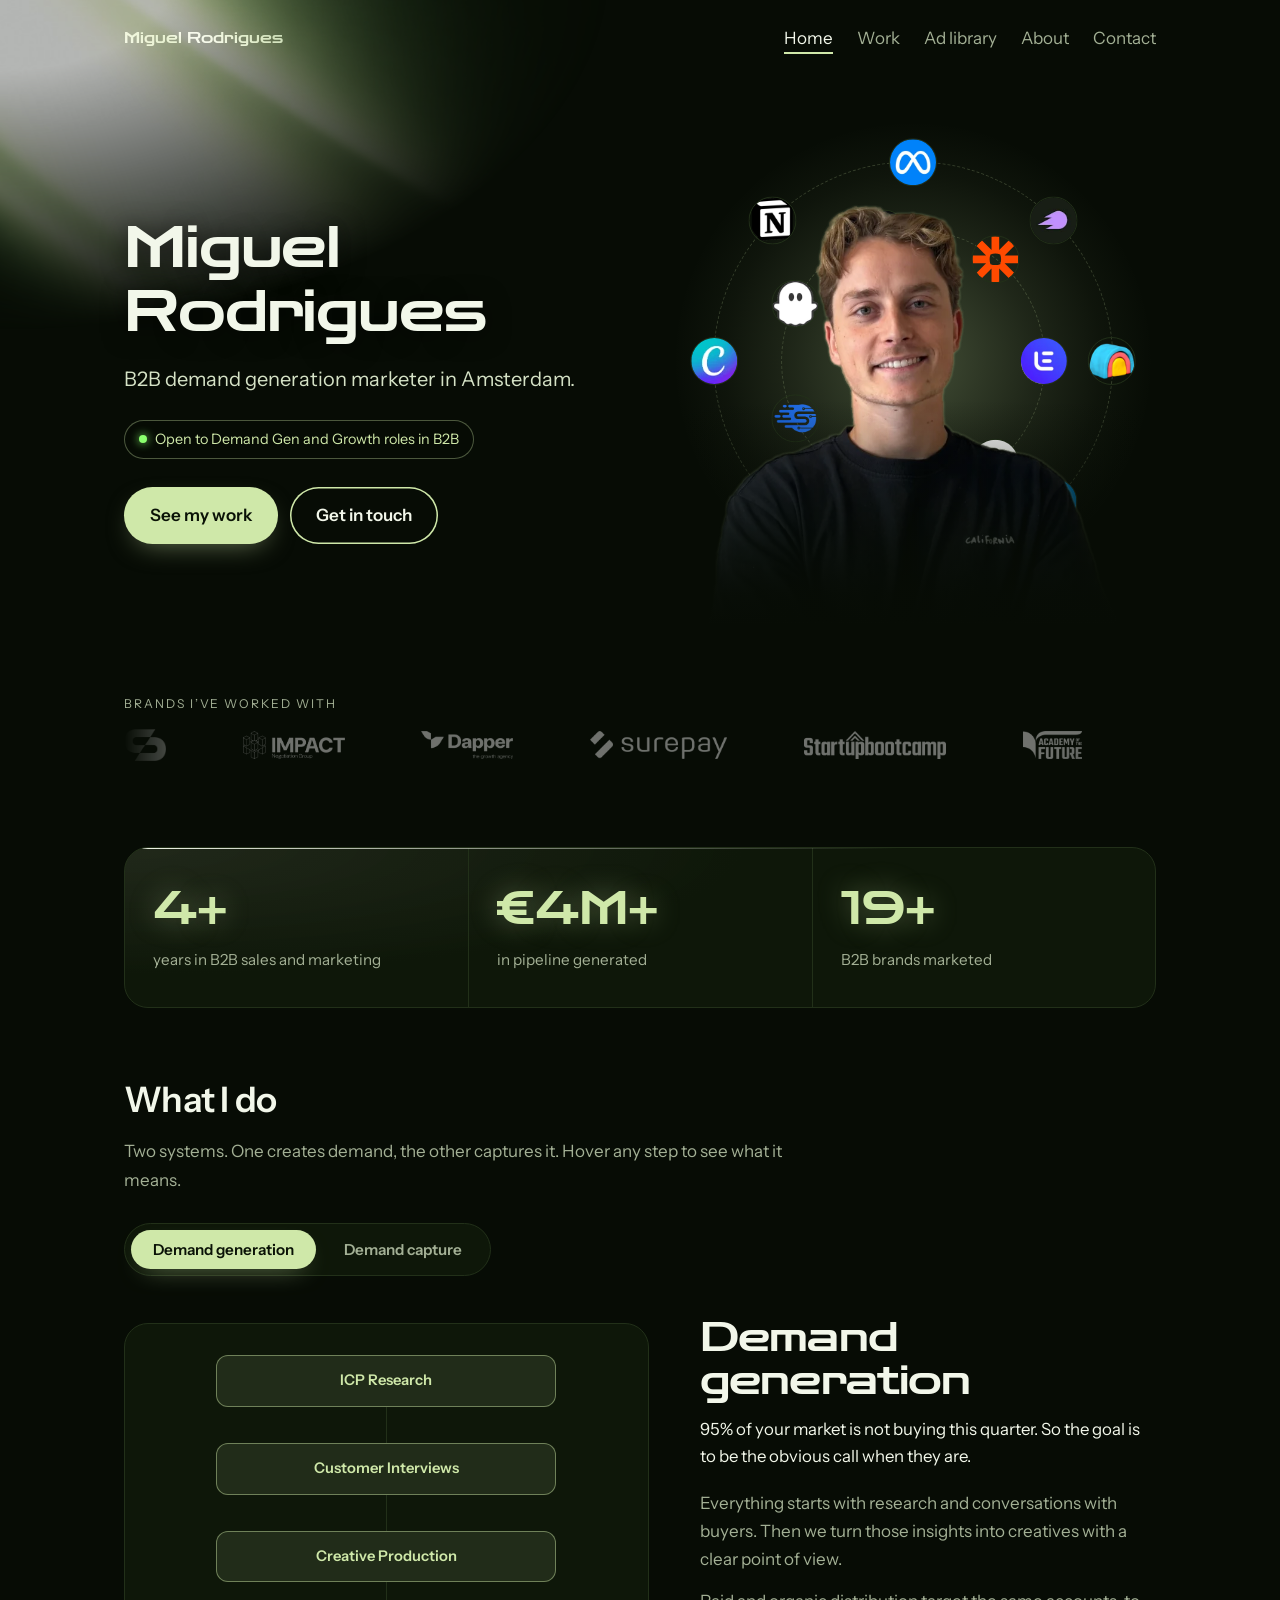
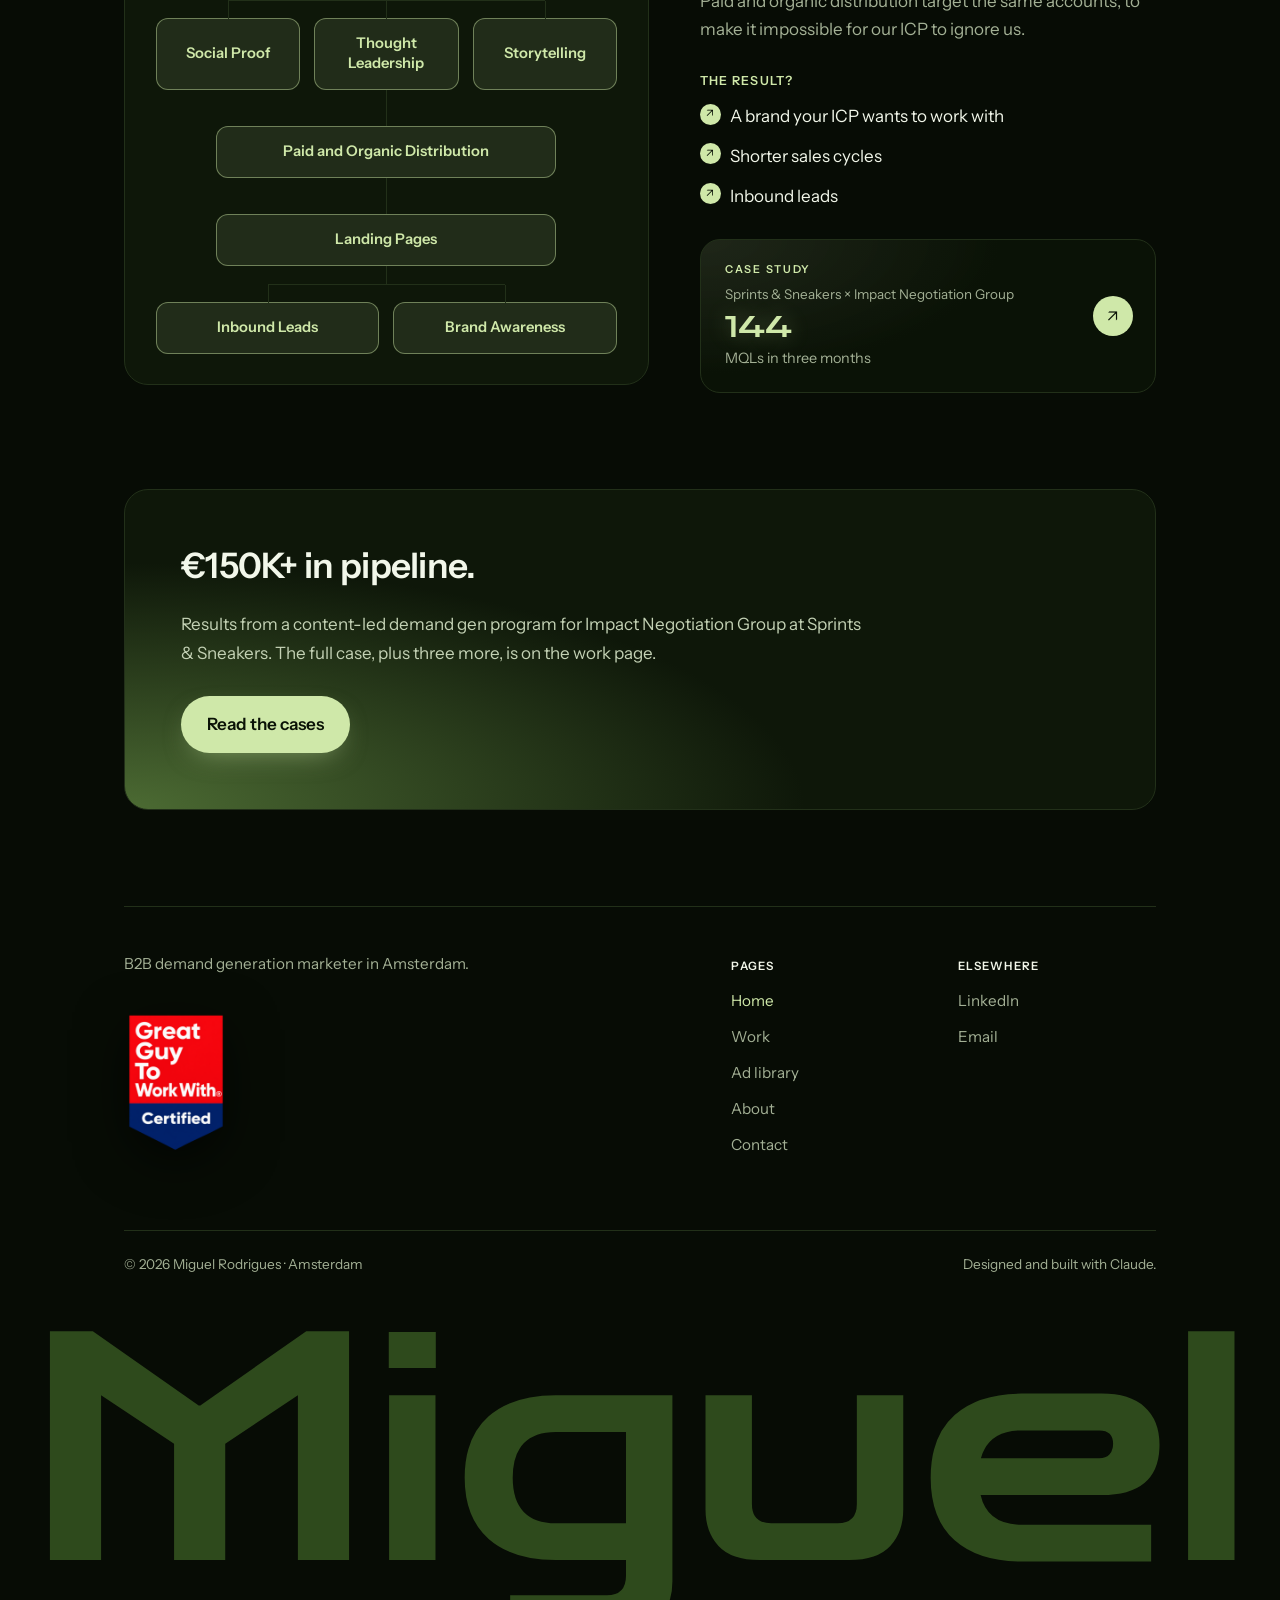
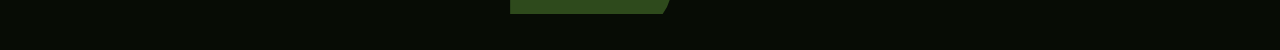
==== commit 986b47d0: "Make the site shareable and accessible Recruiters now get a real link preview, the About page loads " ====
--- a/index.html
+++ b/index.html
@@ -1,16 +1,17 @@
 <!doctype html><html lang="en"><head><meta charset="utf-8"><meta name="viewport" content="width=device-width,initial-scale=1">
 <title>Miguel Rodrigues | Portfolio</title><meta name="description" content="B2B demand generation marketer in Amsterdam. LinkedIn Ads, outbound, landing pages and content. Open to Demand Gen and Growth roles in B2B.">
-<meta property="og:title" content="Miguel Rodrigues | B2B Demand Generation Marketer"><meta property="og:description" content="B2B demand generation marketer in Amsterdam. LinkedIn Ads, outbound, landing pages and content. Open to Demand Gen and Growth roles in B2B."><meta property="og:type" content="website"><link rel="preconnect" href="https://fonts.googleapis.com"><link rel="preconnect" href="https://fonts.gstatic.com" crossorigin>
+<meta property="og:title" content="Miguel Rodrigues | B2B Demand Generation Marketer"><meta property="og:description" content="B2B demand generation marketer in Amsterdam. LinkedIn Ads, outbound, landing pages and content. Open to Demand Gen and Growth roles in B2B."><meta property="og:type" content="website"><meta property="og:url" content="https://miigueliv.github.io/portfolio/"><meta property="og:image" content="https://miigueliv.github.io/portfolio/og.jpg"><meta property="og:image:width" content="1200"><meta property="og:image:height" content="630"><meta property="og:image:alt" content="Miguel Rodrigues, B2B demand generation marketer in Amsterdam."><meta property="og:site_name" content="Miguel Rodrigues"><meta name="twitter:card" content="summary_large_image"><link rel="preconnect" href="https://fonts.googleapis.com"><link rel="preconnect" href="https://fonts.gstatic.com" crossorigin>
 <link href="https://fonts.googleapis.com/css2?family=Zen+Dots&family=Instrument+Sans:wght@400;600&display=swap" rel="stylesheet">
 <link rel="icon" href="favicon.svg" type="image/svg+xml">
 <link rel="stylesheet" href="style.css"></head><body><div class="wrap">
+<a class="skip" href="#main">Skip to content</a>
 <nav><a class="logo" href="index.html">Miguel Rodrigues</a><ul><li><a href="index.html">Home</a></li><li><a href="work.html">Work</a></li><li><a href="ads.html">Ad library</a></li><li><a href="about.html">About</a></li><li><a href="contact.html">Contact</a></li></ul></nav>
-<header class="hero2"><div><h1>Miguel Rodrigues</h1><p class="sub">B2B demand generation marketer in Amsterdam.</p><p class="open">Open to Demand Gen and Growth roles in B2B</p><div class="actions"><a class="btn" href="work.html">See my work</a><a class="btn ghost" href="contact.html">Get in touch</a></div></div><figure class="me orbitstage" aria-label="Tools I use: Clay, LinkedIn, HubSpot, Claude, Canva, Notion, Meta, Semrush, Lemlist, ChatGPT, Sales Navigator, Salesflow, PhantomBuster, Riverside, Zapier"><div class="ring r2"><span style="--a:0deg"><i class="logo" title="Clay"><img src="logos/clay.webp" alt="Clay" width="48" height="48"></i></span><span style="--a:45deg"><i class="logo" title="LinkedIn"><img src="logos/linkedin.webp" alt="LinkedIn" width="48" height="48"></i></span><span style="--a:90deg"><i class="logo" title="HubSpot"><img src="logos/hubspot.webp" alt="HubSpot" width="48" height="48"></i></span><span style="--a:135deg"><i class="logo" title="Claude"><img src="logos/claude.webp" alt="Claude" width="48" height="48"></i></span><span style="--a:180deg"><i class="logo" title="Canva"><img src="logos/canva.webp" alt="Canva" width="48" height="48"></i></span><span style="--a:225deg"><i class="logo" title="Notion"><img src="logos/notion.webp" alt="Notion" width="48" height="48"></i></span><span style="--a:270deg"><i class="logo" title="Meta"><img src="logos/meta.webp" alt="Meta" width="48" height="48"></i></span><span style="--a:315deg"><i class="logo" title="Semrush"><img src="logos/semrush.webp" alt="Semrush" width="48" height="48"></i></span></div><div class="ring r1"><span style="--a:0deg"><i class="logo" title="Lemlist"><img src="logos/lemlist.webp" alt="Lemlist" width="48" height="48"></i></span><span style="--a:51deg"><i class="logo" title="ChatGPT"><img src="logos/chatgpt.webp" alt="ChatGPT" width="48" height="48"></i></span><span style="--a:103deg"><i class="logo" title="Sales Navigator"><img src="logos/sales-navigator.webp" alt="Sales Navigator" width="48" height="48"></i></span><span style="--a:154deg"><i class="logo" title="Salesflow"><img src="logos/salesflow.webp" alt="Salesflow" width="48" height="48"></i></span><span style="--a:206deg"><i class="logo" title="PhantomBuster"><img src="logos/phantombuster.webp" alt="PhantomBuster" width="48" height="48"></i></span><span style="--a:257deg"><i class="logo" title="Riverside"><img src="logos/riverside.webp" alt="Riverside" width="48" height="48"></i></span><span style="--a:309deg"><i class="logo" title="Zapier"><img src="logos/zapier.svg" alt="Zapier" width="48" height="48"></i></span></div><img class="cut" src="me-cut.webp" alt="Portrait of Miguel Rodrigues" width="683" height="698"></figure></header>
-<section class="marq" aria-label="Brands I have worked with"><p class="marqlab">Brands I’ve worked with</p><div class="marqview"><div class="marqtrack">
+<header class="hero2" id="main" tabindex="-1"><div><h1>Miguel Rodrigues</h1><p class="sub">B2B demand generation marketer in Amsterdam.</p><p class="open">Open to Demand Gen and Growth roles in B2B</p><div class="actions"><a class="btn" href="work.html">See my work</a><a class="btn ghost" href="contact.html">Get in touch</a></div></div><figure class="me orbitstage" aria-label="Tools I use: Clay, LinkedIn, HubSpot, Claude, Canva, Notion, Meta, Semrush, Lemlist, ChatGPT, Sales Navigator, Salesflow, PhantomBuster, Riverside, Zapier"><div class="ring r2"><span style="--a:0deg"><i class="logo" title="Clay"><img src="logos/clay.webp" alt="Clay" width="48" height="48"></i></span><span style="--a:45deg"><i class="logo" title="LinkedIn"><img src="logos/linkedin.webp" alt="LinkedIn" width="48" height="48"></i></span><span style="--a:90deg"><i class="logo" title="HubSpot"><img src="logos/hubspot.webp" alt="HubSpot" width="48" height="48"></i></span><span style="--a:135deg"><i class="logo" title="Claude"><img src="logos/claude.webp" alt="Claude" width="48" height="48"></i></span><span style="--a:180deg"><i class="logo" title="Canva"><img src="logos/canva.webp" alt="Canva" width="48" height="48"></i></span><span style="--a:225deg"><i class="logo" title="Notion"><img src="logos/notion.webp" alt="Notion" width="48" height="48"></i></span><span style="--a:270deg"><i class="logo" title="Meta"><img src="logos/meta.webp" alt="Meta" width="48" height="48"></i></span><span style="--a:315deg"><i class="logo" title="Semrush"><img src="logos/semrush.webp" alt="Semrush" width="48" height="48"></i></span></div><div class="ring r1"><span style="--a:0deg"><i class="logo" title="Lemlist"><img src="logos/lemlist.webp" alt="Lemlist" width="48" height="48"></i></span><span style="--a:51deg"><i class="logo" title="ChatGPT"><img src="logos/chatgpt.webp" alt="ChatGPT" width="48" height="48"></i></span><span style="--a:103deg"><i class="logo" title="Sales Navigator"><img src="logos/sales-navigator.webp" alt="Sales Navigator" width="48" height="48"></i></span><span style="--a:154deg"><i class="logo" title="Salesflow"><img src="logos/salesflow.webp" alt="Salesflow" width="48" height="48"></i></span><span style="--a:206deg"><i class="logo" title="PhantomBuster"><img src="logos/phantombuster.webp" alt="PhantomBuster" width="48" height="48"></i></span><span style="--a:257deg"><i class="logo" title="Riverside"><img src="logos/riverside.webp" alt="Riverside" width="48" height="48"></i></span><span style="--a:309deg"><i class="logo" title="Zapier"><img src="logos/zapier.svg" alt="Zapier" width="48" height="48"></i></span></div><img class="cut" src="me-cut.webp" alt="Portrait of Miguel Rodrigues" width="683" height="698"></figure></header>
+<section class="marq" aria-labelledby="marqlab"><h2 class="marqlab" id="marqlab">Brands I’ve worked with</h2><div class="marqview"><div class="marqtrack">
 <div class="marqset"><img src="clients/sprints-sneakers.webp" alt="Sprints &amp; Sneakers" width="105" height="80" class="sq"><img src="clients/impact.webp" alt="Impact Negotiation Group" width="291" height="80"><img src="clients/dapper.webp" alt="Dapper" width="261" height="80"><img src="clients/surepay.webp" alt="SurePay" width="392" height="80"><img src="clients/startupbootcamp.webp" alt="Startupbootcamp" width="408" height="80"><img src="clients/academy-of-the-future.webp" alt="Academy of the Future" width="168" height="80"></div>
 <div class="marqset" aria-hidden="true"><img src="clients/sprints-sneakers.webp" alt="" width="105" height="80" class="sq"><img src="clients/impact.webp" alt="" width="291" height="80"><img src="clients/dapper.webp" alt="" width="261" height="80"><img src="clients/surepay.webp" alt="" width="392" height="80"><img src="clients/startupbootcamp.webp" alt="" width="408" height="80"><img src="clients/academy-of-the-future.webp" alt="" width="168" height="80"></div>
 </div></div></section>
-<section class="proof" aria-label="Career highlights"><div class="pg">
+<section class="proof" aria-labelledby="proofh"><h2 class="vh" id="proofh">Career highlights</h2><div class="pg">
 <div><b data-n="4" data-suf="+">4+</b><span>years in B2B sales and marketing</span></div>
 <div><b data-n="4" data-pre="€" data-suf="M+">€4M+</b><span>in pipeline generated</span></div>
 <div><b data-n="20" data-suf="+">20+</b><span>B2B brands marketed</span></div>
--- a/style.css
+++ b/style.css
@@ -16,6 +16,9 @@
 nav a:not(.logo){text-decoration:none;color:var(--mute);padding:4px 0;border-bottom:2px solid transparent;transition:color .2s}
 nav a:not(.logo):hover,nav a[aria-current]{color:var(--ink);border-color:var(--acc)}
 a:focus-visible,button:focus-visible{outline:3px solid var(--acc);outline-offset:3px;border-radius:4px}
+.vh{position:absolute;width:1px;height:1px;padding:0;overflow:hidden;clip:rect(0 0 0 0);white-space:nowrap;border:0}
+.skip{position:absolute;left:24px;top:-100px;z-index:100;background:var(--acc);color:#0A1206;font-weight:600;text-decoration:none;padding:10px 18px;border-radius:999px;transition:top .18s var(--ease)}
+.skip:focus{top:12px}
 :root{--img:url(banner.jpg)}
 .banner{min-height:420px;border-radius:24px;background:linear-gradient(to left,rgba(3,8,3,.9) 0,rgba(3,8,3,.55) 40%,rgba(3,8,3,0) 65%),var(--img) left center/auto 100% no-repeat,#030c00;display:flex;flex-direction:column;justify-content:flex-end;align-items:flex-end;text-align:right;padding:48px;margin-top:8px;animation:rise 1.1s var(--ease) both}
 .banner h1{font-size:clamp(1.3rem,2.7vw,2.2rem)}
@@ -83,6 +86,9 @@
 #lb{position:fixed;inset:0;background:rgba(3,6,2,.93);display:flex;align-items:center;justify-content:center;padding:24px;z-index:50;cursor:zoom-out}
 #lb[hidden]{display:none}
 #lb img{max-width:min(92vw,880px);max-height:88vh;height:auto;width:auto;border-radius:12px}
+.lbx{position:absolute;top:16px;right:16px;width:48px;height:48px;display:flex;align-items:center;justify-content:center;font:inherit;font-size:1.6rem;line-height:1;background:var(--panel);color:var(--ink);border:1px solid var(--line);border-radius:999px;cursor:pointer;transition:background .2s,color .2s}
+.lbx:hover{background:var(--acc);color:#0A1206;border-color:var(--acc)}
+.fcount{margin:-10px 0 28px;font-size:.9rem;color:var(--mute)}
 
 .banner{position:relative;overflow:hidden}
 .banner:before{content:"";position:absolute;inset:0 0 auto 0;height:2px;background:#F2F7EA}
@@ -268,7 +274,7 @@
 .clogos span{display:none}
 
 .marq{padding:0 0 30px}
-.marqlab{margin:0 0 18px;font-size:.76rem;letter-spacing:.16em;text-transform:uppercase;color:var(--mute)}
+.marqlab{margin:0 0 18px;font-size:.76rem;font-weight:400;letter-spacing:.16em;text-transform:uppercase;color:var(--mute)}
 .marqview{overflow:hidden;-webkit-mask-image:linear-gradient(90deg,transparent 0,#000 7%,#000 93%,transparent 100%);mask-image:linear-gradient(90deg,transparent 0,#000 7%,#000 93%,transparent 100%)}
 .marqtrack{display:flex;width:max-content;animation:marq 38s linear infinite}
 .marqview:hover .marqtrack{animation-play-state:paused}
@@ -327,3 +333,31 @@
 .close{text-align:center}
 .close p{max-width:54ch;margin:14px auto 0}
 .close .actions{margin-top:28px;margin-bottom:0}
+
+/* Mobile. Must stay at the end of the file: earlier media queries for .ahero
+   are defeated by unconditional rules written further down. */
+@media(max-width:760px){
+.ahero{grid-template-columns:minmax(0,1fr);gap:32px;padding:24px 0 48px}
+.fut{justify-self:stretch}
+.futcard{width:min(300px,78%)}
+.subs{grid-template-columns:minmax(0,1fr);gap:26px}
+.ints{grid-template-columns:repeat(2,minmax(0,1fr))}
+.ints li{padding:20px 12px}
+.fgrid{grid-template-columns:minmax(0,1fr);gap:36px}
+nav{padding:16px 0;gap:8px}
+nav ul{gap:16px}
+nav a:not(.logo),.logo{font-size:.88rem}
+}
+
+/* Phones. The hero photo stacks below the title here only. Above 560px it
+   still sits beside the title, which is the rule everywhere else. */
+@media(max-width:560px){
+.hero2{grid-template-columns:minmax(0,1fr);gap:26px;min-height:0;padding:12px 0 32px}
+.hero2 h1{font-size:clamp(1.5rem,7vw,2.2rem)}
+.hero2 .sub{font-size:1rem}
+.hero2 .open{font-size:.82rem;padding:6px 13px}
+.hero2 .actions{flex-direction:row;flex-wrap:wrap;gap:10px}
+.hero2 .btn{padding:11px 18px;font-size:.88rem}
+.hero2 .btn.ghost{margin:0}
+.hero2 .orbitstage{max-width:290px;justify-self:center}
+}
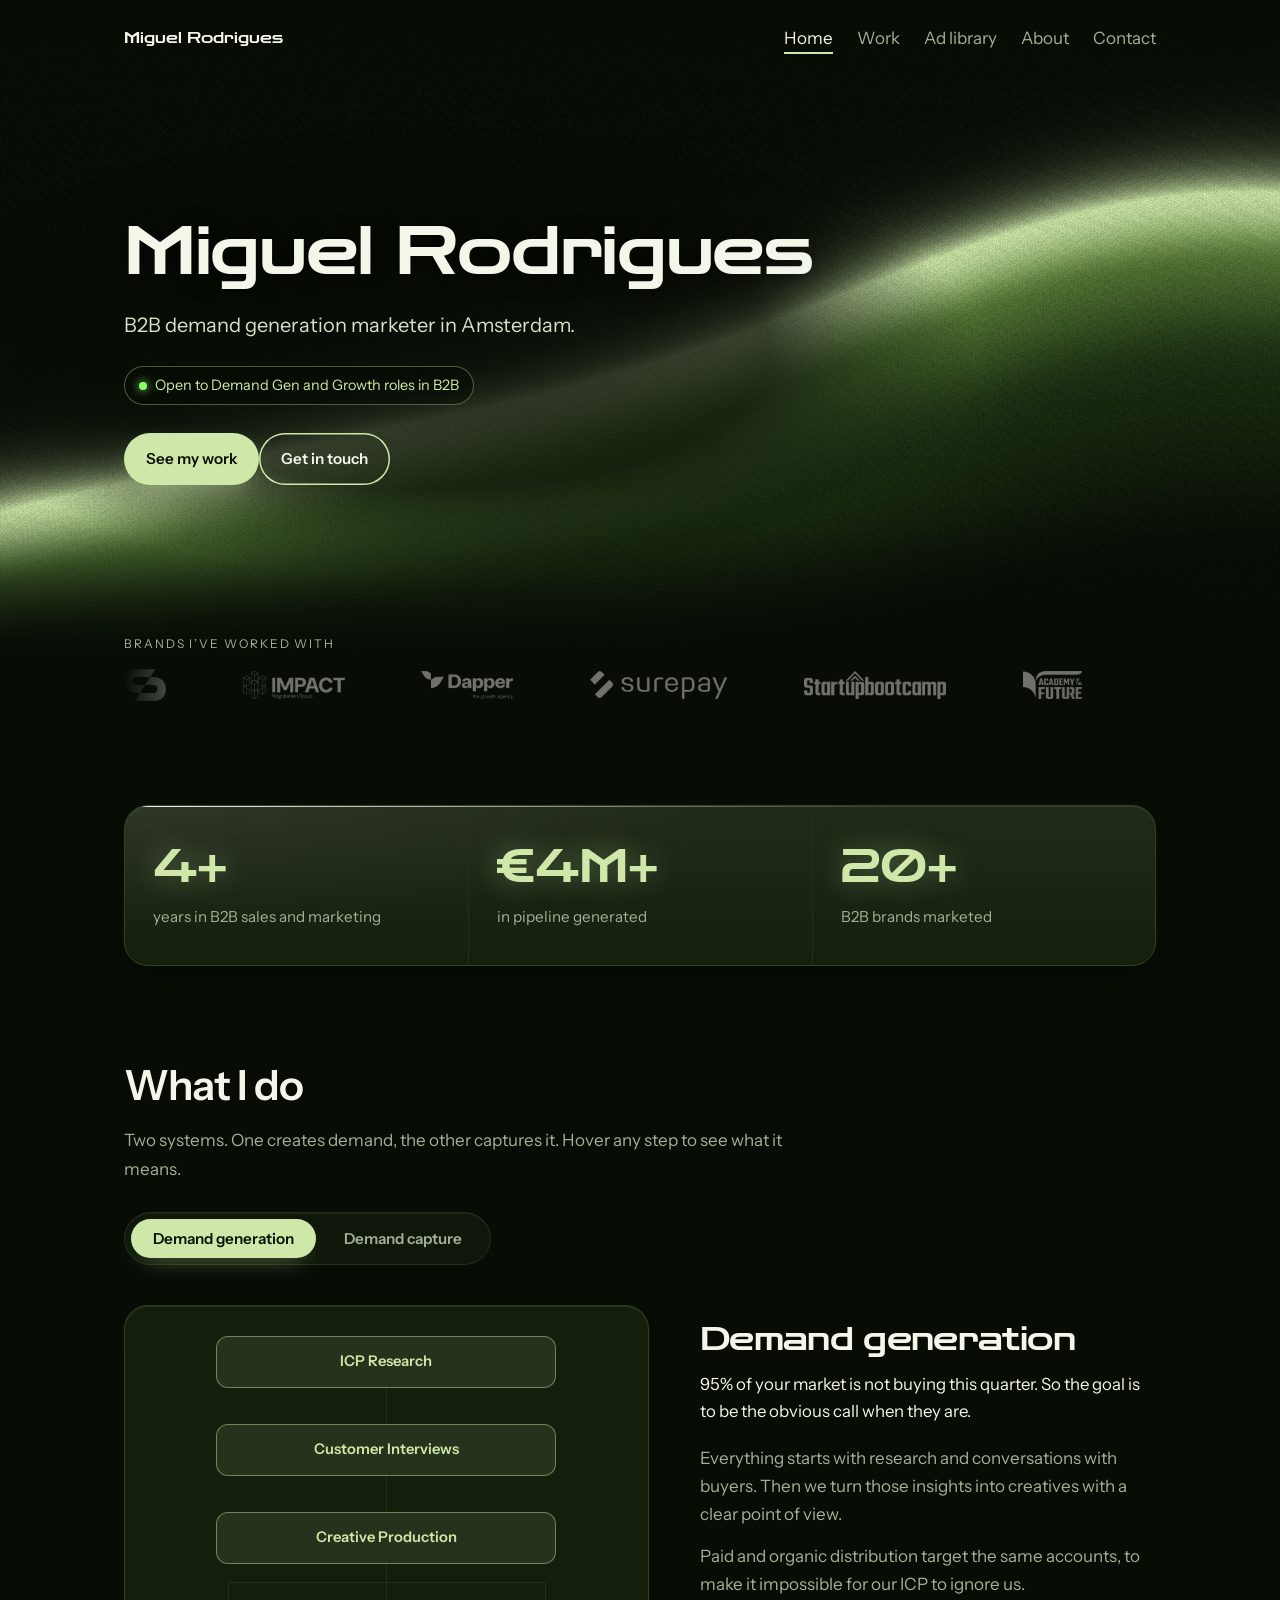
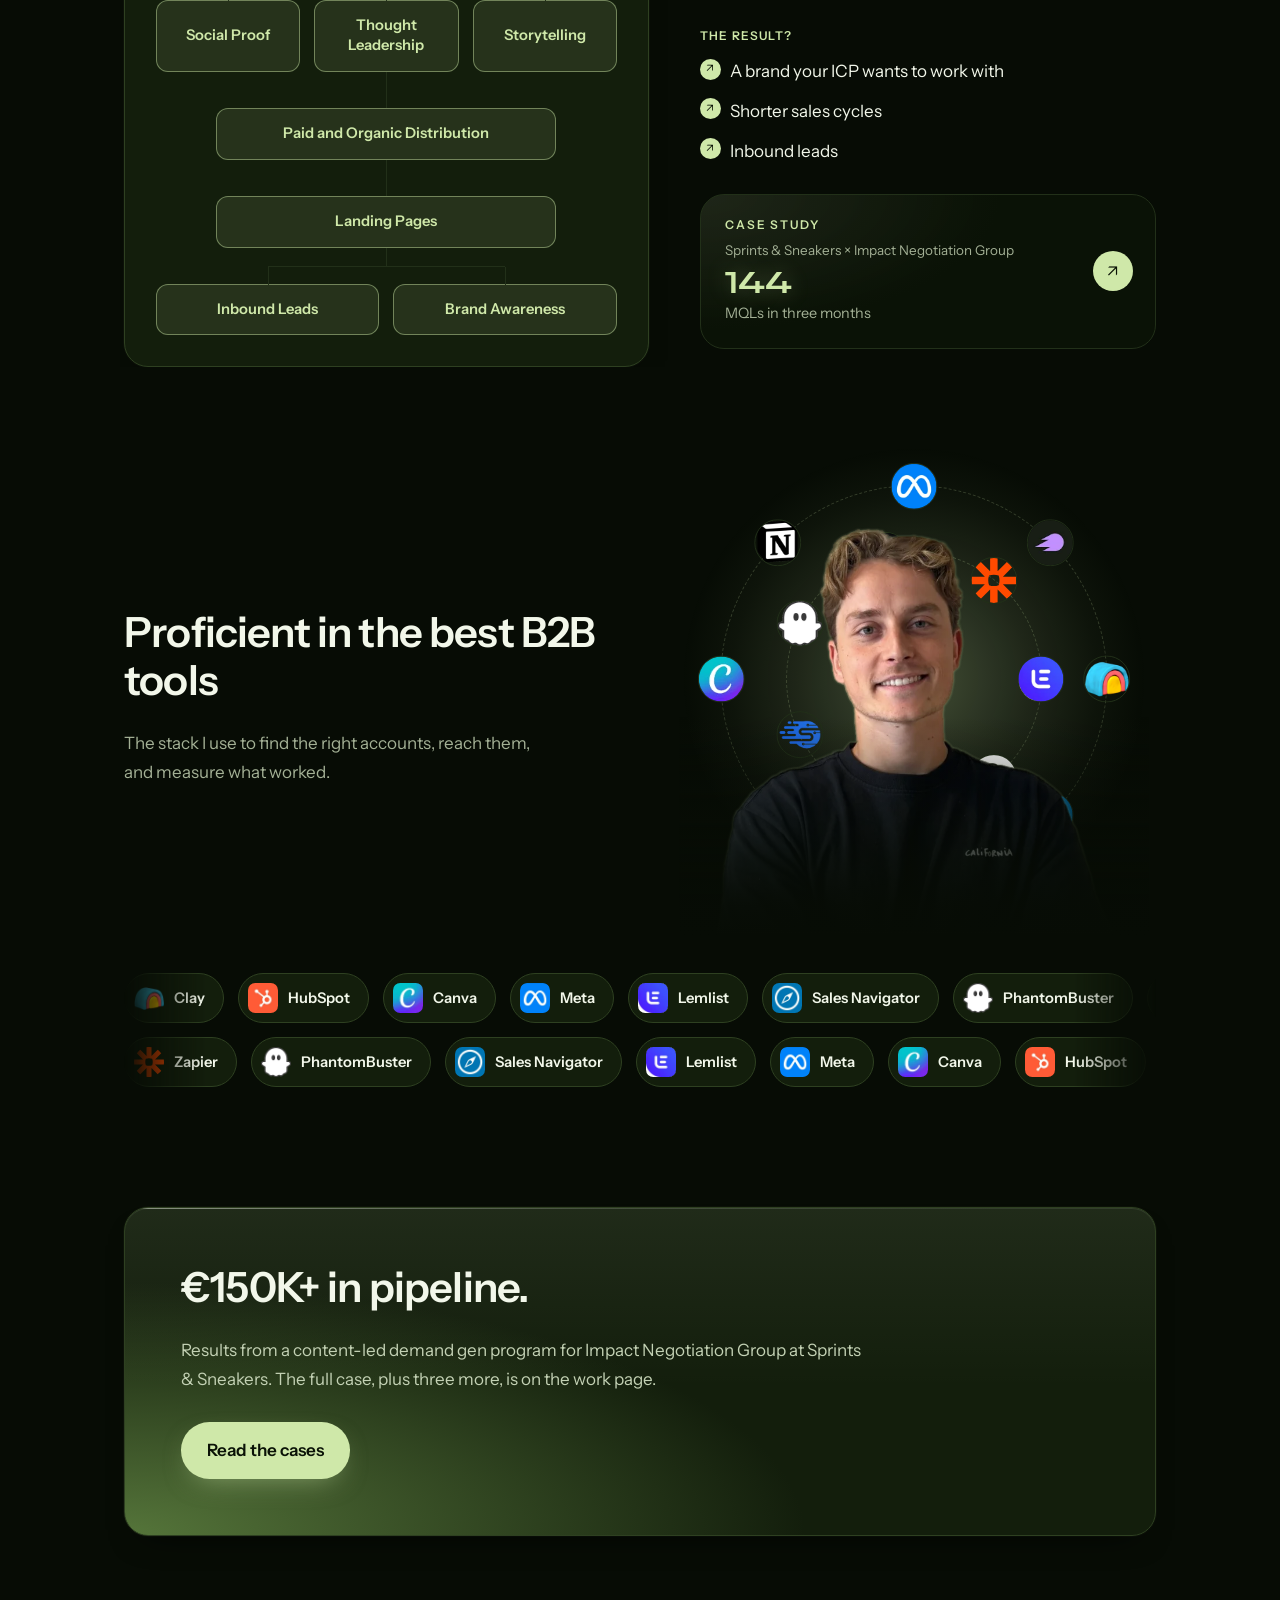
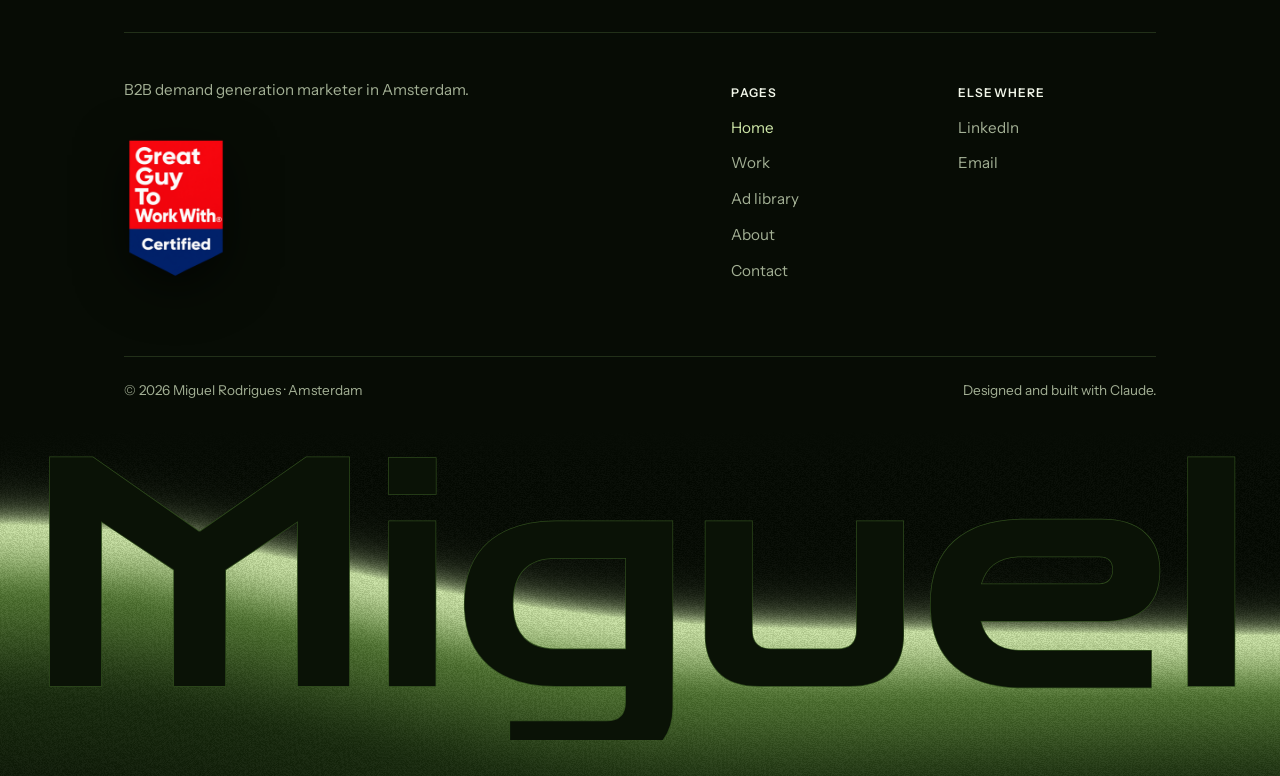
==== commit f7ee27cf: "Add mouse-reactive wave backgrounds and a tools section The home hero and the footer wordmark now ha" ====
--- a/index.html
+++ b/index.html
@@ -6,7 +6,7 @@
 <link rel="stylesheet" href="style.css"></head><body><div class="wrap">
 <a class="skip" href="#main">Skip to content</a>
 <nav><a class="logo" href="index.html">Miguel Rodrigues</a><ul><li><a href="index.html">Home</a></li><li><a href="work.html">Work</a></li><li><a href="ads.html">Ad library</a></li><li><a href="about.html">About</a></li><li><a href="contact.html">Contact</a></li></ul></nav>
-<header class="hero2" id="main" tabindex="-1"><div><h1>Miguel Rodrigues</h1><p class="sub">B2B demand generation marketer in Amsterdam.</p><p class="open">Open to Demand Gen and Growth roles in B2B</p><div class="actions"><a class="btn" href="work.html">See my work</a><a class="btn ghost" href="contact.html">Get in touch</a></div></div><figure class="me orbitstage" aria-label="Tools I use: Clay, LinkedIn, HubSpot, Claude, Canva, Notion, Meta, Semrush, Lemlist, ChatGPT, Sales Navigator, Salesflow, PhantomBuster, Riverside, Zapier"><div class="ring r2"><span style="--a:0deg"><i class="logo" title="Clay"><img src="logos/clay.webp" alt="Clay" width="48" height="48"></i></span><span style="--a:45deg"><i class="logo" title="LinkedIn"><img src="logos/linkedin.webp" alt="LinkedIn" width="48" height="48"></i></span><span style="--a:90deg"><i class="logo" title="HubSpot"><img src="logos/hubspot.webp" alt="HubSpot" width="48" height="48"></i></span><span style="--a:135deg"><i class="logo" title="Claude"><img src="logos/claude.webp" alt="Claude" width="48" height="48"></i></span><span style="--a:180deg"><i class="logo" title="Canva"><img src="logos/canva.webp" alt="Canva" width="48" height="48"></i></span><span style="--a:225deg"><i class="logo" title="Notion"><img src="logos/notion.webp" alt="Notion" width="48" height="48"></i></span><span style="--a:270deg"><i class="logo" title="Meta"><img src="logos/meta.webp" alt="Meta" width="48" height="48"></i></span><span style="--a:315deg"><i class="logo" title="Semrush"><img src="logos/semrush.webp" alt="Semrush" width="48" height="48"></i></span></div><div class="ring r1"><span style="--a:0deg"><i class="logo" title="Lemlist"><img src="logos/lemlist.webp" alt="Lemlist" width="48" height="48"></i></span><span style="--a:51deg"><i class="logo" title="ChatGPT"><img src="logos/chatgpt.webp" alt="ChatGPT" width="48" height="48"></i></span><span style="--a:103deg"><i class="logo" title="Sales Navigator"><img src="logos/sales-navigator.webp" alt="Sales Navigator" width="48" height="48"></i></span><span style="--a:154deg"><i class="logo" title="Salesflow"><img src="logos/salesflow.webp" alt="Salesflow" width="48" height="48"></i></span><span style="--a:206deg"><i class="logo" title="PhantomBuster"><img src="logos/phantombuster.webp" alt="PhantomBuster" width="48" height="48"></i></span><span style="--a:257deg"><i class="logo" title="Riverside"><img src="logos/riverside.webp" alt="Riverside" width="48" height="48"></i></span><span style="--a:309deg"><i class="logo" title="Zapier"><img src="logos/zapier.svg" alt="Zapier" width="48" height="48"></i></span></div><img class="cut" src="me-cut.webp" alt="Portrait of Miguel Rodrigues" width="683" height="698"></figure></header>
+<header class="hero2" id="main" tabindex="-1"><div><h1>Miguel Rodrigues</h1><p class="sub">B2B demand generation marketer in Amsterdam.</p><p class="open">Open to Demand Gen and Growth roles in B2B</p><div class="actions"><a class="btn" href="work.html">See my work</a><a class="btn ghost" href="contact.html">Get in touch</a></div></div></header>
 <section class="marq" aria-labelledby="marqlab"><h2 class="marqlab" id="marqlab">Brands I’ve worked with</h2><div class="marqview"><div class="marqtrack">
 <div class="marqset"><img src="clients/sprints-sneakers.webp" alt="Sprints &amp; Sneakers" width="105" height="80" class="sq"><img src="clients/impact.webp" alt="Impact Negotiation Group" width="291" height="80"><img src="clients/dapper.webp" alt="Dapper" width="261" height="80"><img src="clients/surepay.webp" alt="SurePay" width="392" height="80"><img src="clients/startupbootcamp.webp" alt="Startupbootcamp" width="408" height="80"><img src="clients/academy-of-the-future.webp" alt="Academy of the Future" width="168" height="80"></div>
 <div class="marqset" aria-hidden="true"><img src="clients/sprints-sneakers.webp" alt="" width="105" height="80" class="sq"><img src="clients/impact.webp" alt="" width="291" height="80"><img src="clients/dapper.webp" alt="" width="261" height="80"><img src="clients/surepay.webp" alt="" width="392" height="80"><img src="clients/startupbootcamp.webp" alt="" width="408" height="80"><img src="clients/academy-of-the-future.webp" alt="" width="168" height="80"></div>
@@ -64,6 +64,11 @@
 </div>
 </article>
 </div></div></section>
+<section class="tools" aria-labelledby="toolsh"><div class="toolsgrid"><div class="toolstext"><h2 id="toolsh">Proficient in the best B2B tools</h2><p>The stack I use to find the right accounts, reach them, and measure what worked.</p></div><figure class="me orbitstage" aria-label="Tools I use: Clay, LinkedIn, HubSpot, Claude, Canva, Notion, Meta, Semrush, Lemlist, ChatGPT, Sales Navigator, Salesflow, PhantomBuster, Riverside, Zapier"><div class="ring r2"><span style="--a:0deg"><i class="logo" title="Clay"><img src="logos/clay.webp" alt="Clay" width="48" height="48"></i></span><span style="--a:45deg"><i class="logo" title="LinkedIn"><img src="logos/linkedin.webp" alt="LinkedIn" width="48" height="48"></i></span><span style="--a:90deg"><i class="logo" title="HubSpot"><img src="logos/hubspot.webp" alt="HubSpot" width="48" height="48"></i></span><span style="--a:135deg"><i class="logo" title="Claude"><img src="logos/claude.webp" alt="Claude" width="48" height="48"></i></span><span style="--a:180deg"><i class="logo" title="Canva"><img src="logos/canva.webp" alt="Canva" width="48" height="48"></i></span><span style="--a:225deg"><i class="logo" title="Notion"><img src="logos/notion.webp" alt="Notion" width="48" height="48"></i></span><span style="--a:270deg"><i class="logo" title="Meta"><img src="logos/meta.webp" alt="Meta" width="48" height="48"></i></span><span style="--a:315deg"><i class="logo" title="Semrush"><img src="logos/semrush.webp" alt="Semrush" width="48" height="48"></i></span></div><div class="ring r1"><span style="--a:0deg"><i class="logo" title="Lemlist"><img src="logos/lemlist.webp" alt="Lemlist" width="48" height="48"></i></span><span style="--a:51deg"><i class="logo" title="ChatGPT"><img src="logos/chatgpt.webp" alt="ChatGPT" width="48" height="48"></i></span><span style="--a:103deg"><i class="logo" title="Sales Navigator"><img src="logos/sales-navigator.webp" alt="Sales Navigator" width="48" height="48"></i></span><span style="--a:154deg"><i class="logo" title="Salesflow"><img src="logos/salesflow.webp" alt="Salesflow" width="48" height="48"></i></span><span style="--a:206deg"><i class="logo" title="PhantomBuster"><img src="logos/phantombuster.webp" alt="PhantomBuster" width="48" height="48"></i></span><span style="--a:257deg"><i class="logo" title="Riverside"><img src="logos/riverside.webp" alt="Riverside" width="48" height="48"></i></span><span style="--a:309deg"><i class="logo" title="Zapier"><img src="logos/zapier.svg" alt="Zapier" width="48" height="48"></i></span></div><img class="cut" src="me-cut.webp" alt="Portrait of Miguel Rodrigues" width="683" height="698"></figure></div>
+<div class="wall">
+<div class="wallrow"><ul><li><img src="logos/clay.webp" alt="" width="48" height="48" loading="lazy">Clay</li><li><img src="logos/hubspot.webp" alt="" width="48" height="48" loading="lazy">HubSpot</li><li><img src="logos/canva.webp" alt="" width="48" height="48" loading="lazy">Canva</li><li><img src="logos/meta.webp" alt="" width="48" height="48" loading="lazy">Meta</li><li><img src="logos/lemlist.webp" alt="" width="48" height="48" loading="lazy">Lemlist</li><li><img src="logos/sales-navigator.webp" alt="" width="48" height="48" loading="lazy">Sales Navigator</li><li><img src="logos/phantombuster.webp" alt="" width="48" height="48" loading="lazy">PhantomBuster</li><li><img src="logos/zapier.svg" alt="" width="48" height="48" loading="lazy">Zapier</li><li><img src="logos/linkedin.webp" alt="" width="48" height="48" loading="lazy">LinkedIn</li><li><img src="logos/claude.webp" alt="" width="48" height="48" loading="lazy">Claude</li><li><img src="logos/notion.webp" alt="" width="48" height="48" loading="lazy">Notion</li><li><img src="logos/semrush.webp" alt="" width="48" height="48" loading="lazy">Semrush</li><li><img src="logos/chatgpt.webp" alt="" width="48" height="48" loading="lazy">ChatGPT</li><li><img src="logos/salesflow.webp" alt="" width="48" height="48" loading="lazy">Salesflow</li><li><img src="logos/riverside.webp" alt="" width="48" height="48" loading="lazy">Riverside</li></ul><ul aria-hidden="true"><li><img src="logos/clay.webp" alt="" width="48" height="48" loading="lazy">Clay</li><li><img src="logos/hubspot.webp" alt="" width="48" height="48" loading="lazy">HubSpot</li><li><img src="logos/canva.webp" alt="" width="48" height="48" loading="lazy">Canva</li><li><img src="logos/meta.webp" alt="" width="48" height="48" loading="lazy">Meta</li><li><img src="logos/lemlist.webp" alt="" width="48" height="48" loading="lazy">Lemlist</li><li><img src="logos/sales-navigator.webp" alt="" width="48" height="48" loading="lazy">Sales Navigator</li><li><img src="logos/phantombuster.webp" alt="" width="48" height="48" loading="lazy">PhantomBuster</li><li><img src="logos/zapier.svg" alt="" width="48" height="48" loading="lazy">Zapier</li><li><img src="logos/linkedin.webp" alt="" width="48" height="48" loading="lazy">LinkedIn</li><li><img src="logos/claude.webp" alt="" width="48" height="48" loading="lazy">Claude</li><li><img src="logos/notion.webp" alt="" width="48" height="48" loading="lazy">Notion</li><li><img src="logos/semrush.webp" alt="" width="48" height="48" loading="lazy">Semrush</li><li><img src="logos/chatgpt.webp" alt="" width="48" height="48" loading="lazy">ChatGPT</li><li><img src="logos/salesflow.webp" alt="" width="48" height="48" loading="lazy">Salesflow</li><li><img src="logos/riverside.webp" alt="" width="48" height="48" loading="lazy">Riverside</li></ul></div>
+<div class="wallrow rev" aria-hidden="true"><ul aria-hidden="true"><li><img src="logos/zapier.svg" alt="" width="48" height="48" loading="lazy">Zapier</li><li><img src="logos/phantombuster.webp" alt="" width="48" height="48" loading="lazy">PhantomBuster</li><li><img src="logos/sales-navigator.webp" alt="" width="48" height="48" loading="lazy">Sales Navigator</li><li><img src="logos/lemlist.webp" alt="" width="48" height="48" loading="lazy">Lemlist</li><li><img src="logos/meta.webp" alt="" width="48" height="48" loading="lazy">Meta</li><li><img src="logos/canva.webp" alt="" width="48" height="48" loading="lazy">Canva</li><li><img src="logos/hubspot.webp" alt="" width="48" height="48" loading="lazy">HubSpot</li><li><img src="logos/clay.webp" alt="" width="48" height="48" loading="lazy">Clay</li><li><img src="logos/riverside.webp" alt="" width="48" height="48" loading="lazy">Riverside</li><li><img src="logos/salesflow.webp" alt="" width="48" height="48" loading="lazy">Salesflow</li><li><img src="logos/chatgpt.webp" alt="" width="48" height="48" loading="lazy">ChatGPT</li><li><img src="logos/semrush.webp" alt="" width="48" height="48" loading="lazy">Semrush</li><li><img src="logos/notion.webp" alt="" width="48" height="48" loading="lazy">Notion</li><li><img src="logos/claude.webp" alt="" width="48" height="48" loading="lazy">Claude</li><li><img src="logos/linkedin.webp" alt="" width="48" height="48" loading="lazy">LinkedIn</li></ul><ul aria-hidden="true"><li><img src="logos/zapier.svg" alt="" width="48" height="48" loading="lazy">Zapier</li><li><img src="logos/phantombuster.webp" alt="" width="48" height="48" loading="lazy">PhantomBuster</li><li><img src="logos/sales-navigator.webp" alt="" width="48" height="48" loading="lazy">Sales Navigator</li><li><img src="logos/lemlist.webp" alt="" width="48" height="48" loading="lazy">Lemlist</li><li><img src="logos/meta.webp" alt="" width="48" height="48" loading="lazy">Meta</li><li><img src="logos/canva.webp" alt="" width="48" height="48" loading="lazy">Canva</li><li><img src="logos/hubspot.webp" alt="" width="48" height="48" loading="lazy">HubSpot</li><li><img src="logos/clay.webp" alt="" width="48" height="48" loading="lazy">Clay</li><li><img src="logos/riverside.webp" alt="" width="48" height="48" loading="lazy">Riverside</li><li><img src="logos/salesflow.webp" alt="" width="48" height="48" loading="lazy">Salesflow</li><li><img src="logos/chatgpt.webp" alt="" width="48" height="48" loading="lazy">ChatGPT</li><li><img src="logos/semrush.webp" alt="" width="48" height="48" loading="lazy">Semrush</li><li><img src="logos/notion.webp" alt="" width="48" height="48" loading="lazy">Notion</li><li><img src="logos/claude.webp" alt="" width="48" height="48" loading="lazy">Claude</li><li><img src="logos/linkedin.webp" alt="" width="48" height="48" loading="lazy">LinkedIn</li></ul></div>
+</div></section>
 <div class="dark"><h2>€150K+ in pipeline.</h2><p>Results from a content-led demand gen program for Impact Negotiation Group at Sprints &amp; Sneakers. The full case, plus three more, is on the work page.</p><a class="btn" href="work.html">Read the cases</a></div>
 <footer>
 <div class="fgrid">
@@ -75,4 +80,4 @@
 </nav></div>
 <div class="fbase"><span>&copy; 2026 Miguel Rodrigues &middot; Amsterdam</span><span>Designed and built with Claude.</span></div>
 <p class="fword" aria-hidden="true">Miguel</p>
-</footer></div><script src="script.js"></script></body></html>
+</footer></div><script src="script.js"></script><script src="flow.js"></script></body></html>
--- a/style.css
+++ b/style.css
@@ -243,7 +243,7 @@
 @media(max-width:760px){.cgrid{grid-template-columns:1fr}}
 
 .fut{margin:0;display:grid;justify-items:center;gap:10px;justify-self:center}
-.futcard{width:min(360px,100%);height:auto;filter:drop-shadow(0 26px 34px rgba(0,0,0,.75))}
+.futcard{width:min(288px,100%);height:auto;filter:drop-shadow(0 26px 34px rgba(0,0,0,.75))}
 .fut figcaption{font-size:.82rem;color:var(--mute);text-align:center}
 
 .ahero{grid-template-columns:1.1fr 1fr}
@@ -334,12 +334,123 @@
 .close p{max-width:54ch;margin:14px auto 0}
 .close .actions{margin-top:28px;margin-bottom:0}
 
+/* ---- Depth, type hierarchy and spacing rhythm ----
+   Three things, deliberately together: a surface system so cards sit above the
+   page instead of being drawn on it, one consistent type scale, and one
+   vertical rhythm. Must stay above the mobile block at the end of the file. */
+:root{
+--s1:8px;--s2:16px;--s3:24px;--s4:40px;--s5:64px;--s6:96px;
+--r-sm:16px;--r-md:24px;
+/* Surfaces. On a #070C05 page, elevation CANNOT come from a black shadow:
+   black on near-black is 7 levels of difference out of 255, invisible.
+   Height is read as LIGHTNESS instead. Each level is a lighter surface. */
+--surf1:#131E0C;   /* a card sitting on the page */
+--surf2:#1A2812;   /* the same card raised, on hover */
+--sheen:linear-gradient(180deg,rgba(242,247,234,.06),rgba(242,247,234,0) 180px);
+--edge1:#2E4021;   /* card border, lighter than --line so the edge reads */
+--edge2:#44603073;
+/* The shadow's only job is to stop the lighter card bleeding into the page,
+   so it is green-tinted and tight, not a big black blur. */
+--e1:0 1px 0 rgba(242,247,234,.09) inset,0 16px 34px -22px #000,0 0 0 1px rgba(207,232,169,.03);
+--e2:0 1px 0 rgba(242,247,234,.14) inset,0 26px 50px -24px #000,0 0 0 1px rgba(207,232,169,.07),0 0 40px -14px rgba(207,232,169,.14);
+--e3:0 48px 90px -30px #000,0 0 0 1px rgba(207,232,169,.12);
+--topedge:linear-gradient(90deg,rgba(242,247,234,.45),rgba(242,247,234,.10) 45%,rgba(242,247,234,0) 85%)}
+
+/* Level 2: raised surfaces. Lighter than the page, with a lit top edge. */
+.panel,.case,.pg,.dark,.svcflow,.grid button{box-shadow:var(--e1);border-color:var(--edge1)}
+.panel,.case{background:var(--sheen),radial-gradient(120% 140% at 0% 0%,rgba(207,232,169,.11) 0,var(--surf1) 45%)}
+.pg{background:var(--sheen),radial-gradient(120% 160% at 0% 0%,rgba(207,232,169,.14) 0,var(--surf1) 50%)}
+.svcflow,.grid button{background:var(--surf1)}
+.dark{position:relative;overflow:hidden;background:var(--sheen),radial-gradient(120% 140% at 0% 100%,#55753A 0,var(--surf1) 55%)}
+/* Only on cards that clip to their own radius. .svcflow deliberately has no
+   overflow:hidden (the .ft tooltips must escape it), so a straight 1px bar
+   would stick out past its rounded corners. Its top edge comes from the
+   inset highlight in --e1 instead, which follows the radius. */
+.panel:before,.case:before,.dark:before{content:"";position:absolute;inset:0 0 auto 0;height:1px;background:var(--topedge);pointer-events:none;z-index:1}
+
+/* Level 3: floating. Lighter still, so hover reads as the card coming forward. */
+.case:hover,.grid button:hover{box-shadow:var(--e2);border-color:var(--edge2)}
+.case:hover{background:var(--sheen),radial-gradient(120% 140% at 0% 0%,rgba(207,232,169,.14) 0,var(--surf2) 45%)}
+.case{transition:opacity .8s var(--ease),transform .8s var(--ease),background .3s var(--ease),border-color .3s var(--ease),box-shadow .3s var(--ease)}
+.ints li,.svccase{transition:border-color .25s var(--ease),background .25s var(--ease),transform .25s var(--ease),box-shadow .25s var(--ease)}
+.ints li{background:rgba(207,232,169,.05);border-color:var(--edge1)}
+.ints li:hover,.svccase:hover{transform:translateY(-3px);box-shadow:var(--e2);border-color:var(--edge2)}
+.ints li:hover{background:rgba(207,232,169,.10)}
+#lb img{box-shadow:var(--e3)}
+
+/* Level 1: recessed. Darker than its own card, so it reads as cut into it. */
+.case .stats{background:rgba(5,9,4,.55);border-color:var(--edge1);box-shadow:inset 0 2px 5px -2px #000}
+.ftabs,.chips button,.more-btn,.tags li{box-shadow:inset 0 1px 0 rgba(242,247,234,.06)}
+
+/* Radii: fewer steps */
+.grid button,#lb img{border-radius:var(--r-sm)}
+.svccase{border-radius:var(--r-md)}
+
+/* Type scale. The section heading has to outrank the heading inside a panel;
+   before this, .svctext h3 was 41.6px against an .svc h2 of 35.2px. */
+h2{font-size:clamp(1.75rem,3.6vw,2.6rem)}
+.svctext h3{font-size:clamp(1.35rem,2.5vw,2rem)}
+.panel h2{font-size:clamp(1.15rem,1.8vw,1.4rem)}
+.marqlab,.svctext h4,.case h4,.cgrid h4,.svccl,.fnav h3,.subs h3,.more-btn{font-size:.75rem}
+
+/* One vertical rhythm, instead of five different section paddings */
+section{padding:var(--s6) 0}
+.marq{padding:0 0 var(--s4)}
+.proof{padding:var(--s5) 0 0}
+.phead{padding:var(--s5) 0 var(--s4)}
+.ahero{padding:var(--s4) 0 var(--s5)}
+.dark{margin:var(--s3) 0 var(--s6)}
+.case,.panel{margin-bottom:var(--s3)}
+footer{margin-top:var(--s6)}
+
+/* ---- Flow backgrounds (flow.js) ----
+   flow.js adds a canvas as the first thing in <body> for each wave and puts
+   .flowon (hero wave is running) and .flowfoot (footer wave is running) on
+   <html>. Without WebGL none of the .flowon/.flowfoot rules apply.
+   z-index:-1 on the root keeps a canvas above the page colour and below
+   everything else, so nothing needs lifting over it. */
+.flowbg{position:absolute;z-index:-1;top:0;left:0;width:100%;height:0;display:block;pointer-events:none}
+.flowon .hero2:before{display:none}
+/* Copy comes first. A soft dark pool sits behind the hero copy, so when the
+   mouse drags bright green under the title it is dimmed there and the text
+   keeps its contrast. */
+.hero2>div{position:relative;max-width:700px}
+.flowon .hero2>div:before{content:"";position:absolute;z-index:-1;inset:-90px -150px -90px -220px;pointer-events:none;background:radial-gradient(closest-side,rgba(7,12,5,.84) 0,rgba(7,12,5,.74) 62%,rgba(7,12,5,0) 100%)}
+/* The wordmark becomes a dark cut-out over the wave. The thin outline keeps
+   the tops of the letters visible where they rise above the green. */
+.flowfoot .fword{color:#0A1206;-webkit-text-stroke:1.5px #2E4A1C;paint-order:stroke fill}
+
+/* ---- Home hero without the photo ----
+   The photo and the logo orbit moved to the tools section further down, so
+   the hero is one column of copy and the wave is the visual. */
+.hero2{grid-template-columns:minmax(0,1fr);min-height:clamp(330px,46vw,560px)}
+.hero2 h1{font-size:clamp(1.6rem,5.4vw,4.2rem)}
+.hero2 .actions{flex-direction:row;flex-wrap:wrap;gap:12px}
+.hero2 .btn{padding:13px 22px;font-size:.95rem}
+.hero2 .btn.ghost{margin:0}
+
+/* ---- Tools section (home): photo with the logo orbit, then a logo wall ---- */
+.tools{padding-top:0}
+.toolsgrid{display:grid;grid-template-columns:minmax(0,1fr) minmax(0,1fr);gap:clamp(24px,5vw,72px);align-items:center}
+.toolstext p{color:var(--mute);max-width:38ch;margin-top:var(--s2)}
+.tools .orbitstage{max-width:470px}
+.wall{display:grid;gap:14px;margin-top:var(--s4);overflow:hidden;-webkit-mask-image:linear-gradient(90deg,transparent 0,#000 8%,#000 92%,transparent 100%);mask-image:linear-gradient(90deg,transparent 0,#000 8%,#000 92%,transparent 100%)}
+.wallrow{display:flex;width:max-content;animation:marq 70s linear infinite}
+.wallrow.rev{animation-direction:reverse}
+.wall:hover .wallrow{animation-play-state:paused}
+.wallrow ul{display:flex;list-style:none;margin:0;padding:0}
+.wallrow li{display:flex;align-items:center;gap:10px;margin-right:14px;padding:9px 18px 9px 9px;border-radius:999px;background:var(--surf1);border:1px solid var(--edge1);color:var(--ink);font-size:.92rem;font-weight:600;white-space:nowrap}
+.wallrow img{width:30px;height:30px;border-radius:24%;object-fit:contain}
+
 /* Mobile. Must stay at the end of the file: earlier media queries for .ahero
    are defeated by unconditional rules written further down. */
 @media(max-width:760px){
+section{padding:var(--s5) 0}
+.toolsgrid{grid-template-columns:minmax(0,1fr);gap:26px}
+.tools .orbitstage{max-width:290px;justify-self:center}
 .ahero{grid-template-columns:minmax(0,1fr);gap:32px;padding:24px 0 48px}
 .fut{justify-self:stretch}
-.futcard{width:min(300px,78%)}
+.futcard{width:min(240px,62%)}
 .subs{grid-template-columns:minmax(0,1fr);gap:26px}
 .ints{grid-template-columns:repeat(2,minmax(0,1fr))}
 .ints li{padding:20px 12px}
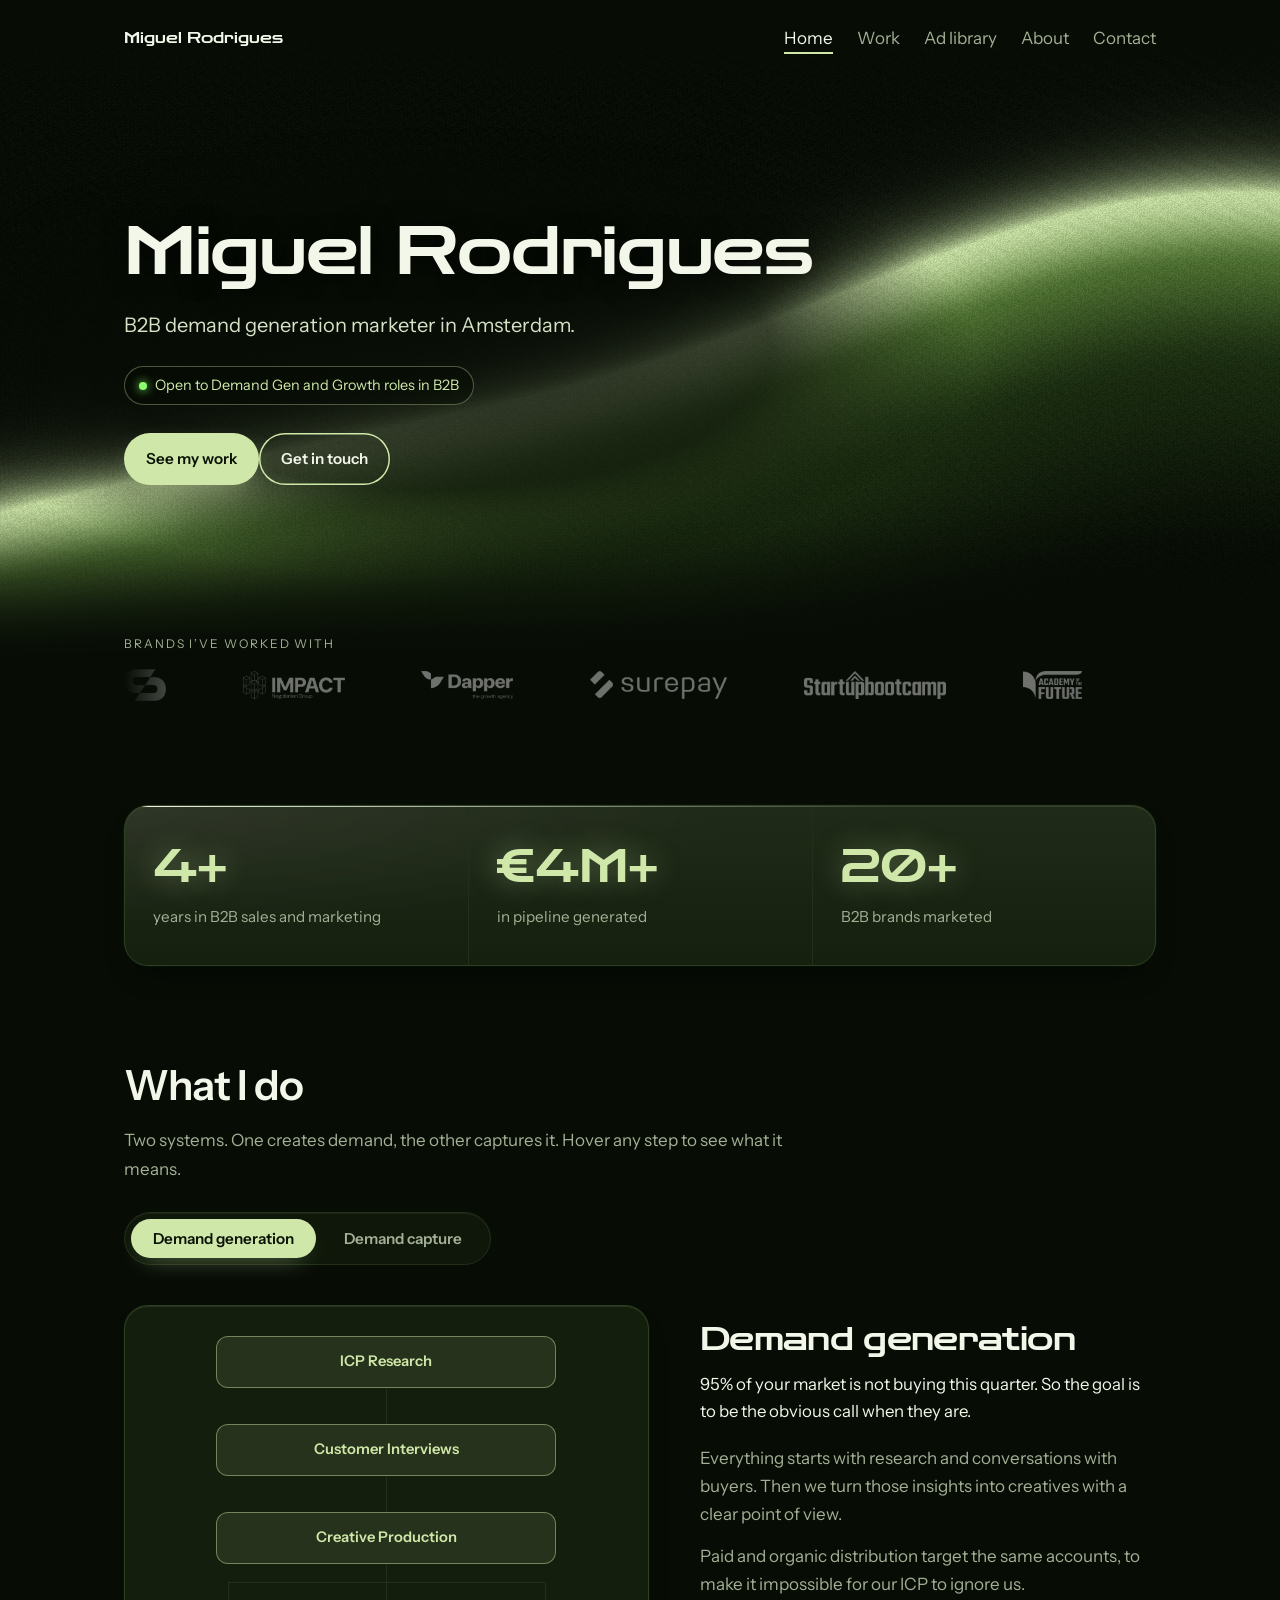
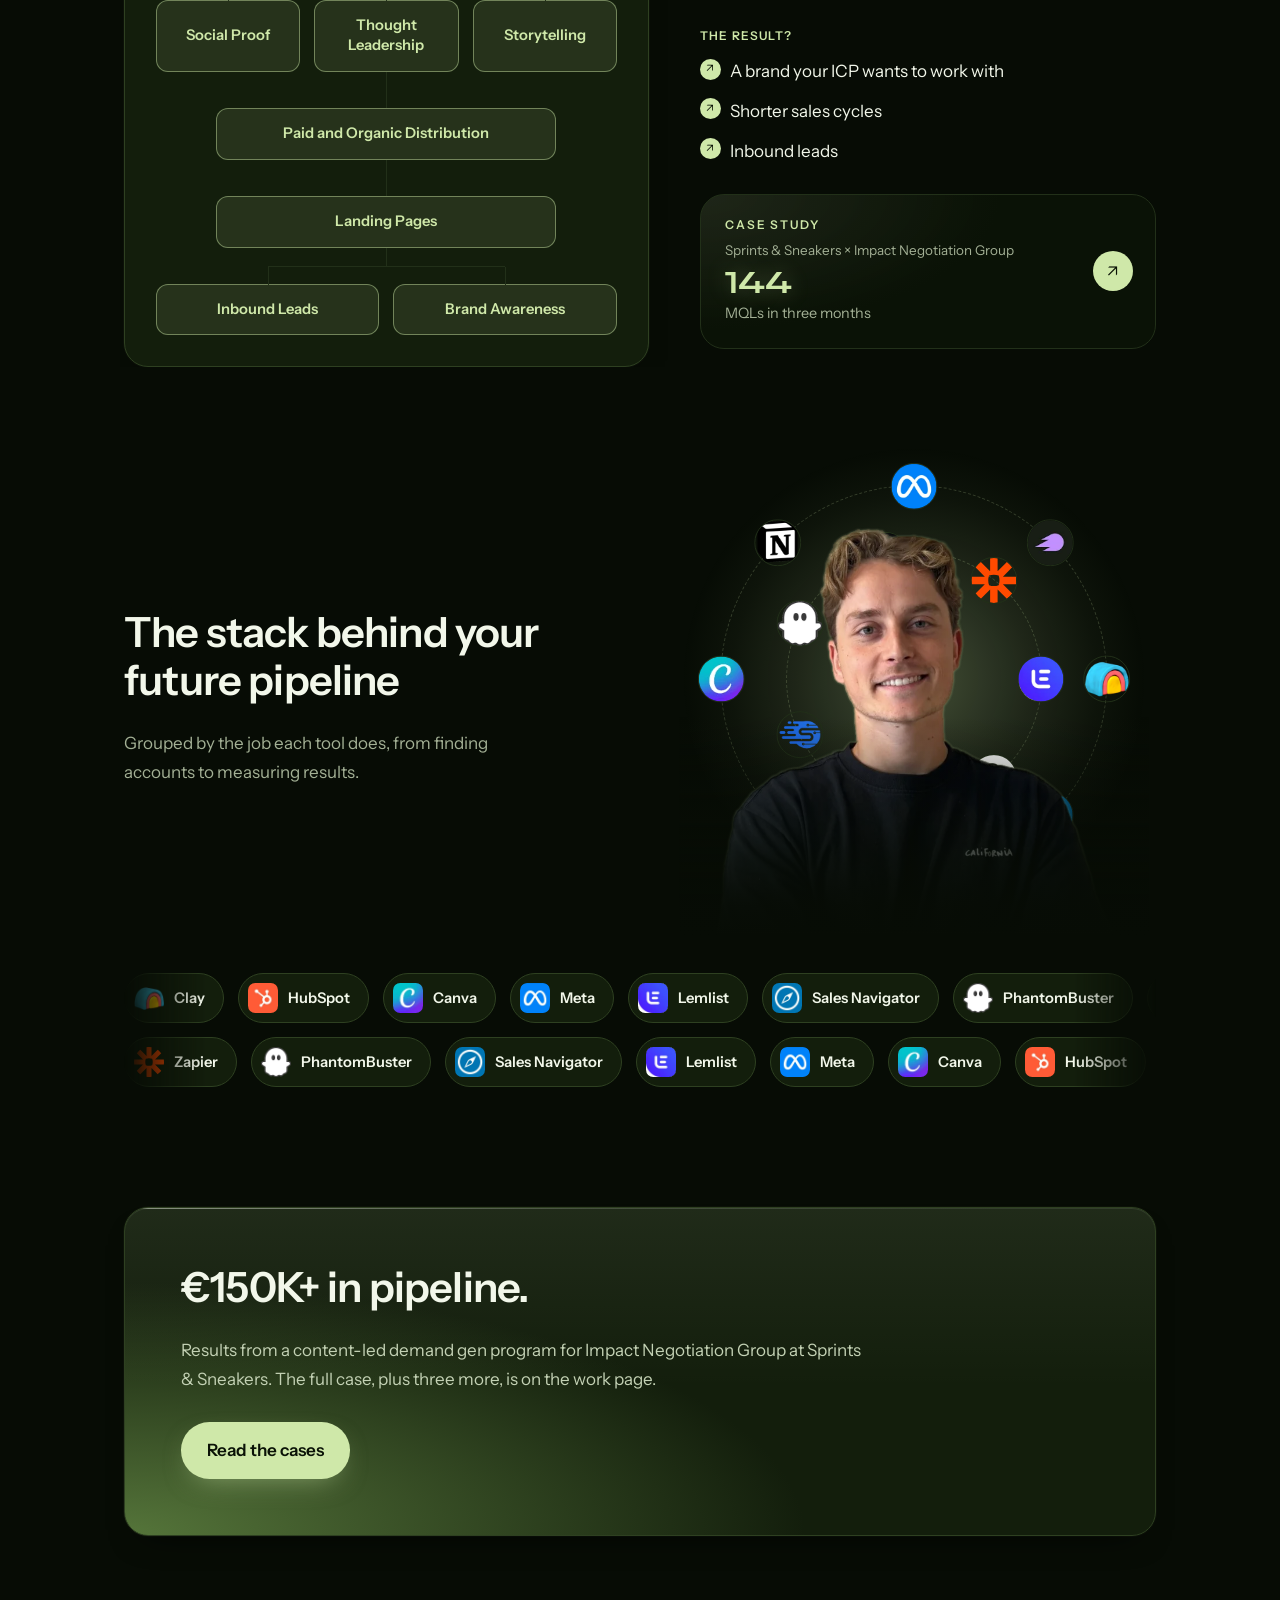
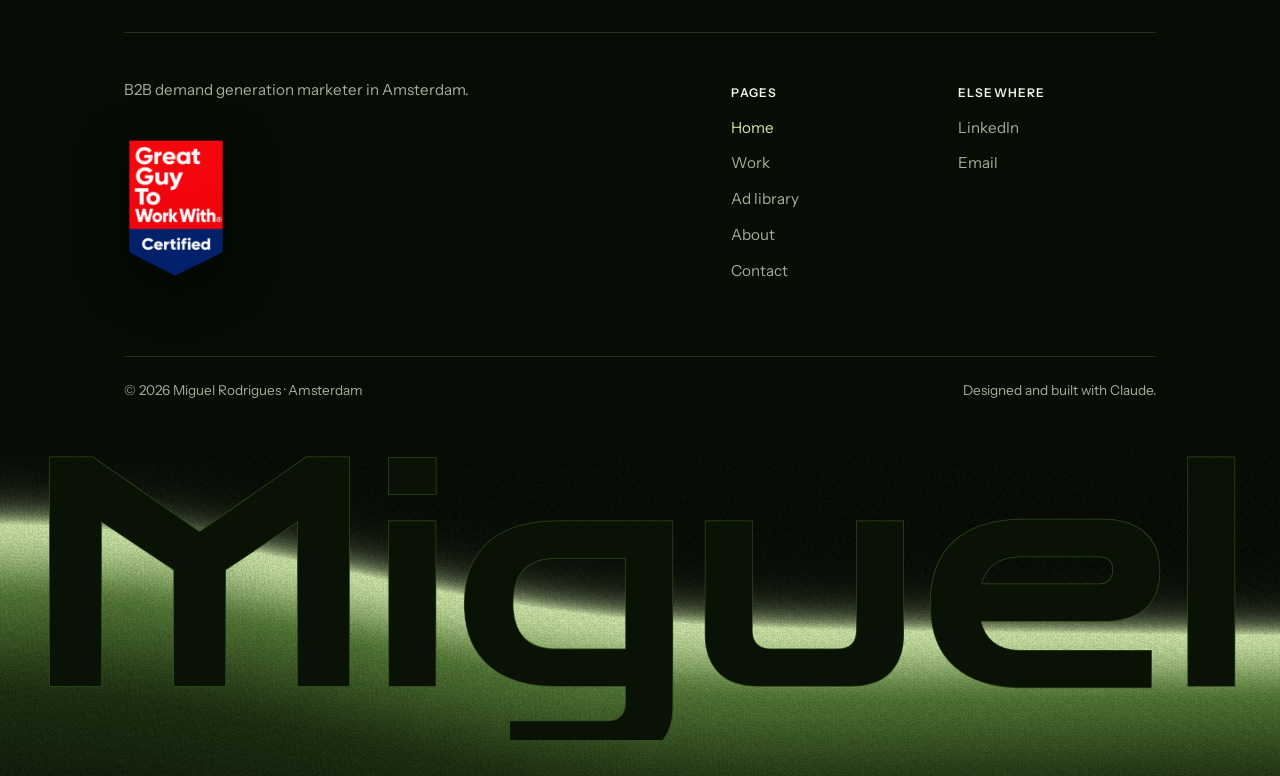
==== commit c4d42abc: "Retitle the tools section around the pipeline outcome Replace "Proficient in the best B2B tools" wit" ====
--- a/index.html
+++ b/index.html
@@ -64,7 +64,7 @@
 </div>
 </article>
 </div></div></section>
-<section class="tools" aria-labelledby="toolsh"><div class="toolsgrid"><div class="toolstext"><h2 id="toolsh">Proficient in the best B2B tools</h2><p>The stack I use to find the right accounts, reach them, and measure what worked.</p></div><figure class="me orbitstage" aria-label="Tools I use: Clay, LinkedIn, HubSpot, Claude, Canva, Notion, Meta, Semrush, Lemlist, ChatGPT, Sales Navigator, Salesflow, PhantomBuster, Riverside, Zapier"><div class="ring r2"><span style="--a:0deg"><i class="logo" title="Clay"><img src="logos/clay.webp" alt="Clay" width="48" height="48"></i></span><span style="--a:45deg"><i class="logo" title="LinkedIn"><img src="logos/linkedin.webp" alt="LinkedIn" width="48" height="48"></i></span><span style="--a:90deg"><i class="logo" title="HubSpot"><img src="logos/hubspot.webp" alt="HubSpot" width="48" height="48"></i></span><span style="--a:135deg"><i class="logo" title="Claude"><img src="logos/claude.webp" alt="Claude" width="48" height="48"></i></span><span style="--a:180deg"><i class="logo" title="Canva"><img src="logos/canva.webp" alt="Canva" width="48" height="48"></i></span><span style="--a:225deg"><i class="logo" title="Notion"><img src="logos/notion.webp" alt="Notion" width="48" height="48"></i></span><span style="--a:270deg"><i class="logo" title="Meta"><img src="logos/meta.webp" alt="Meta" width="48" height="48"></i></span><span style="--a:315deg"><i class="logo" title="Semrush"><img src="logos/semrush.webp" alt="Semrush" width="48" height="48"></i></span></div><div class="ring r1"><span style="--a:0deg"><i class="logo" title="Lemlist"><img src="logos/lemlist.webp" alt="Lemlist" width="48" height="48"></i></span><span style="--a:51deg"><i class="logo" title="ChatGPT"><img src="logos/chatgpt.webp" alt="ChatGPT" width="48" height="48"></i></span><span style="--a:103deg"><i class="logo" title="Sales Navigator"><img src="logos/sales-navigator.webp" alt="Sales Navigator" width="48" height="48"></i></span><span style="--a:154deg"><i class="logo" title="Salesflow"><img src="logos/salesflow.webp" alt="Salesflow" width="48" height="48"></i></span><span style="--a:206deg"><i class="logo" title="PhantomBuster"><img src="logos/phantombuster.webp" alt="PhantomBuster" width="48" height="48"></i></span><span style="--a:257deg"><i class="logo" title="Riverside"><img src="logos/riverside.webp" alt="Riverside" width="48" height="48"></i></span><span style="--a:309deg"><i class="logo" title="Zapier"><img src="logos/zapier.svg" alt="Zapier" width="48" height="48"></i></span></div><img class="cut" src="me-cut.webp" alt="Portrait of Miguel Rodrigues" width="683" height="698"></figure></div>
+<section class="tools" aria-labelledby="toolsh"><div class="toolsgrid"><div class="toolstext"><h2 id="toolsh">The stack behind your future pipeline</h2><p>Grouped by the job each tool does, from finding accounts to measuring results.</p></div><figure class="me orbitstage" aria-label="Tools I use: Clay, LinkedIn, HubSpot, Claude, Canva, Notion, Meta, Semrush, Lemlist, ChatGPT, Sales Navigator, Salesflow, PhantomBuster, Riverside, Zapier"><div class="ring r2"><span style="--a:0deg"><i class="logo" title="Clay"><img src="logos/clay.webp" alt="Clay" width="48" height="48"></i></span><span style="--a:45deg"><i class="logo" title="LinkedIn"><img src="logos/linkedin.webp" alt="LinkedIn" width="48" height="48"></i></span><span style="--a:90deg"><i class="logo" title="HubSpot"><img src="logos/hubspot.webp" alt="HubSpot" width="48" height="48"></i></span><span style="--a:135deg"><i class="logo" title="Claude"><img src="logos/claude.webp" alt="Claude" width="48" height="48"></i></span><span style="--a:180deg"><i class="logo" title="Canva"><img src="logos/canva.webp" alt="Canva" width="48" height="48"></i></span><span style="--a:225deg"><i class="logo" title="Notion"><img src="logos/notion.webp" alt="Notion" width="48" height="48"></i></span><span style="--a:270deg"><i class="logo" title="Meta"><img src="logos/meta.webp" alt="Meta" width="48" height="48"></i></span><span style="--a:315deg"><i class="logo" title="Semrush"><img src="logos/semrush.webp" alt="Semrush" width="48" height="48"></i></span></div><div class="ring r1"><span style="--a:0deg"><i class="logo" title="Lemlist"><img src="logos/lemlist.webp" alt="Lemlist" width="48" height="48"></i></span><span style="--a:51deg"><i class="logo" title="ChatGPT"><img src="logos/chatgpt.webp" alt="ChatGPT" width="48" height="48"></i></span><span style="--a:103deg"><i class="logo" title="Sales Navigator"><img src="logos/sales-navigator.webp" alt="Sales Navigator" width="48" height="48"></i></span><span style="--a:154deg"><i class="logo" title="Salesflow"><img src="logos/salesflow.webp" alt="Salesflow" width="48" height="48"></i></span><span style="--a:206deg"><i class="logo" title="PhantomBuster"><img src="logos/phantombuster.webp" alt="PhantomBuster" width="48" height="48"></i></span><span style="--a:257deg"><i class="logo" title="Riverside"><img src="logos/riverside.webp" alt="Riverside" width="48" height="48"></i></span><span style="--a:309deg"><i class="logo" title="Zapier"><img src="logos/zapier.svg" alt="Zapier" width="48" height="48"></i></span></div><img class="cut" src="me-cut.webp" alt="Portrait of Miguel Rodrigues" width="683" height="698"></figure></div>
 <div class="wall">
 <div class="wallrow"><ul><li><img src="logos/clay.webp" alt="" width="48" height="48" loading="lazy">Clay</li><li><img src="logos/hubspot.webp" alt="" width="48" height="48" loading="lazy">HubSpot</li><li><img src="logos/canva.webp" alt="" width="48" height="48" loading="lazy">Canva</li><li><img src="logos/meta.webp" alt="" width="48" height="48" loading="lazy">Meta</li><li><img src="logos/lemlist.webp" alt="" width="48" height="48" loading="lazy">Lemlist</li><li><img src="logos/sales-navigator.webp" alt="" width="48" height="48" loading="lazy">Sales Navigator</li><li><img src="logos/phantombuster.webp" alt="" width="48" height="48" loading="lazy">PhantomBuster</li><li><img src="logos/zapier.svg" alt="" width="48" height="48" loading="lazy">Zapier</li><li><img src="logos/linkedin.webp" alt="" width="48" height="48" loading="lazy">LinkedIn</li><li><img src="logos/claude.webp" alt="" width="48" height="48" loading="lazy">Claude</li><li><img src="logos/notion.webp" alt="" width="48" height="48" loading="lazy">Notion</li><li><img src="logos/semrush.webp" alt="" width="48" height="48" loading="lazy">Semrush</li><li><img src="logos/chatgpt.webp" alt="" width="48" height="48" loading="lazy">ChatGPT</li><li><img src="logos/salesflow.webp" alt="" width="48" height="48" loading="lazy">Salesflow</li><li><img src="logos/riverside.webp" alt="" width="48" height="48" loading="lazy">Riverside</li></ul><ul aria-hidden="true"><li><img src="logos/clay.webp" alt="" width="48" height="48" loading="lazy">Clay</li><li><img src="logos/hubspot.webp" alt="" width="48" height="48" loading="lazy">HubSpot</li><li><img src="logos/canva.webp" alt="" width="48" height="48" loading="lazy">Canva</li><li><img src="logos/meta.webp" alt="" width="48" height="48" loading="lazy">Meta</li><li><img src="logos/lemlist.webp" alt="" width="48" height="48" loading="lazy">Lemlist</li><li><img src="logos/sales-navigator.webp" alt="" width="48" height="48" loading="lazy">Sales Navigator</li><li><img src="logos/phantombuster.webp" alt="" width="48" height="48" loading="lazy">PhantomBuster</li><li><img src="logos/zapier.svg" alt="" width="48" height="48" loading="lazy">Zapier</li><li><img src="logos/linkedin.webp" alt="" width="48" height="48" loading="lazy">LinkedIn</li><li><img src="logos/claude.webp" alt="" width="48" height="48" loading="lazy">Claude</li><li><img src="logos/notion.webp" alt="" width="48" height="48" loading="lazy">Notion</li><li><img src="logos/semrush.webp" alt="" width="48" height="48" loading="lazy">Semrush</li><li><img src="logos/chatgpt.webp" alt="" width="48" height="48" loading="lazy">ChatGPT</li><li><img src="logos/salesflow.webp" alt="" width="48" height="48" loading="lazy">Salesflow</li><li><img src="logos/riverside.webp" alt="" width="48" height="48" loading="lazy">Riverside</li></ul></div>
 <div class="wallrow rev" aria-hidden="true"><ul aria-hidden="true"><li><img src="logos/zapier.svg" alt="" width="48" height="48" loading="lazy">Zapier</li><li><img src="logos/phantombuster.webp" alt="" width="48" height="48" loading="lazy">PhantomBuster</li><li><img src="logos/sales-navigator.webp" alt="" width="48" height="48" loading="lazy">Sales Navigator</li><li><img src="logos/lemlist.webp" alt="" width="48" height="48" loading="lazy">Lemlist</li><li><img src="logos/meta.webp" alt="" width="48" height="48" loading="lazy">Meta</li><li><img src="logos/canva.webp" alt="" width="48" height="48" loading="lazy">Canva</li><li><img src="logos/hubspot.webp" alt="" width="48" height="48" loading="lazy">HubSpot</li><li><img src="logos/clay.webp" alt="" width="48" height="48" loading="lazy">Clay</li><li><img src="logos/riverside.webp" alt="" width="48" height="48" loading="lazy">Riverside</li><li><img src="logos/salesflow.webp" alt="" width="48" height="48" loading="lazy">Salesflow</li><li><img src="logos/chatgpt.webp" alt="" width="48" height="48" loading="lazy">ChatGPT</li><li><img src="logos/semrush.webp" alt="" width="48" height="48" loading="lazy">Semrush</li><li><img src="logos/notion.webp" alt="" width="48" height="48" loading="lazy">Notion</li><li><img src="logos/claude.webp" alt="" width="48" height="48" loading="lazy">Claude</li><li><img src="logos/linkedin.webp" alt="" width="48" height="48" loading="lazy">LinkedIn</li></ul><ul aria-hidden="true"><li><img src="logos/zapier.svg" alt="" width="48" height="48" loading="lazy">Zapier</li><li><img src="logos/phantombuster.webp" alt="" width="48" height="48" loading="lazy">PhantomBuster</li><li><img src="logos/sales-navigator.webp" alt="" width="48" height="48" loading="lazy">Sales Navigator</li><li><img src="logos/lemlist.webp" alt="" width="48" height="48" loading="lazy">Lemlist</li><li><img src="logos/meta.webp" alt="" width="48" height="48" loading="lazy">Meta</li><li><img src="logos/canva.webp" alt="" width="48" height="48" loading="lazy">Canva</li><li><img src="logos/hubspot.webp" alt="" width="48" height="48" loading="lazy">HubSpot</li><li><img src="logos/clay.webp" alt="" width="48" height="48" loading="lazy">Clay</li><li><img src="logos/riverside.webp" alt="" width="48" height="48" loading="lazy">Riverside</li><li><img src="logos/salesflow.webp" alt="" width="48" height="48" loading="lazy">Salesflow</li><li><img src="logos/chatgpt.webp" alt="" width="48" height="48" loading="lazy">ChatGPT</li><li><img src="logos/semrush.webp" alt="" width="48" height="48" loading="lazy">Semrush</li><li><img src="logos/notion.webp" alt="" width="48" height="48" loading="lazy">Notion</li><li><img src="logos/claude.webp" alt="" width="48" height="48" loading="lazy">Claude</li><li><img src="logos/linkedin.webp" alt="" width="48" height="48" loading="lazy">LinkedIn</li></ul></div>
